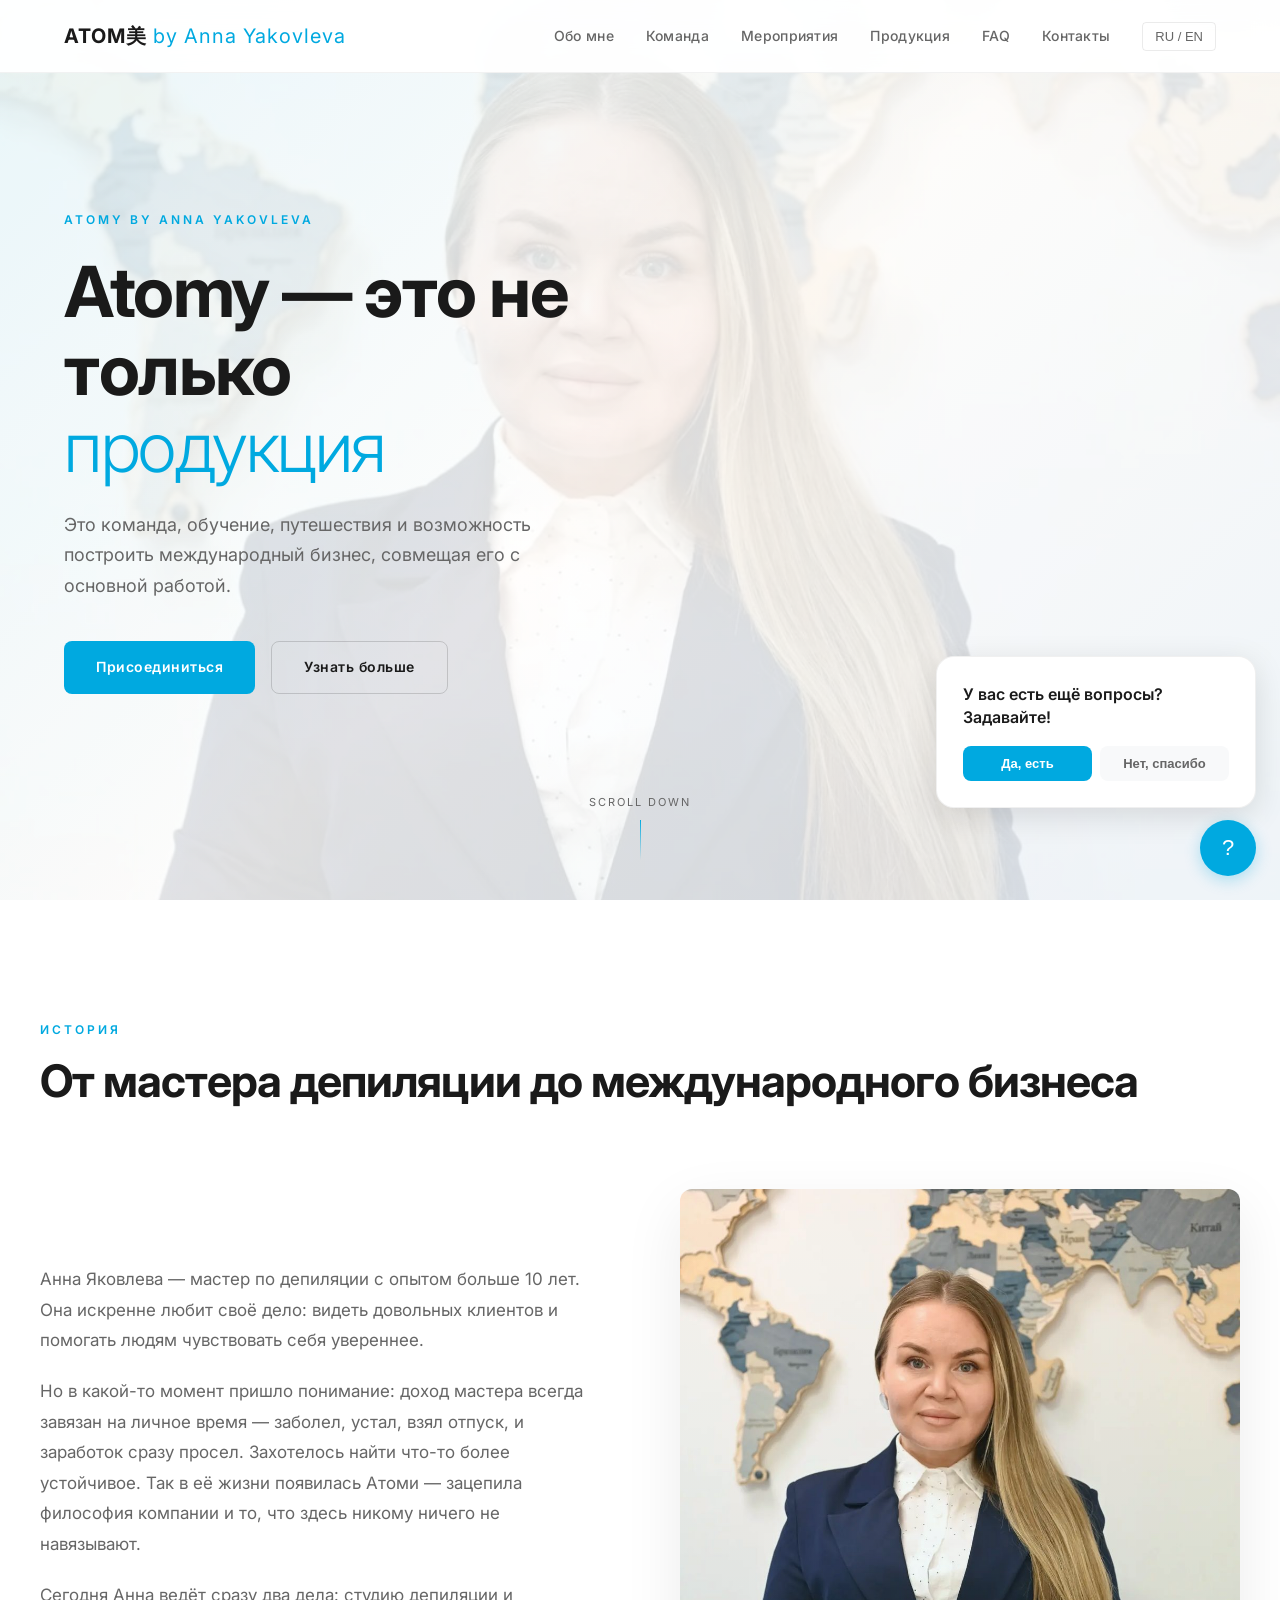
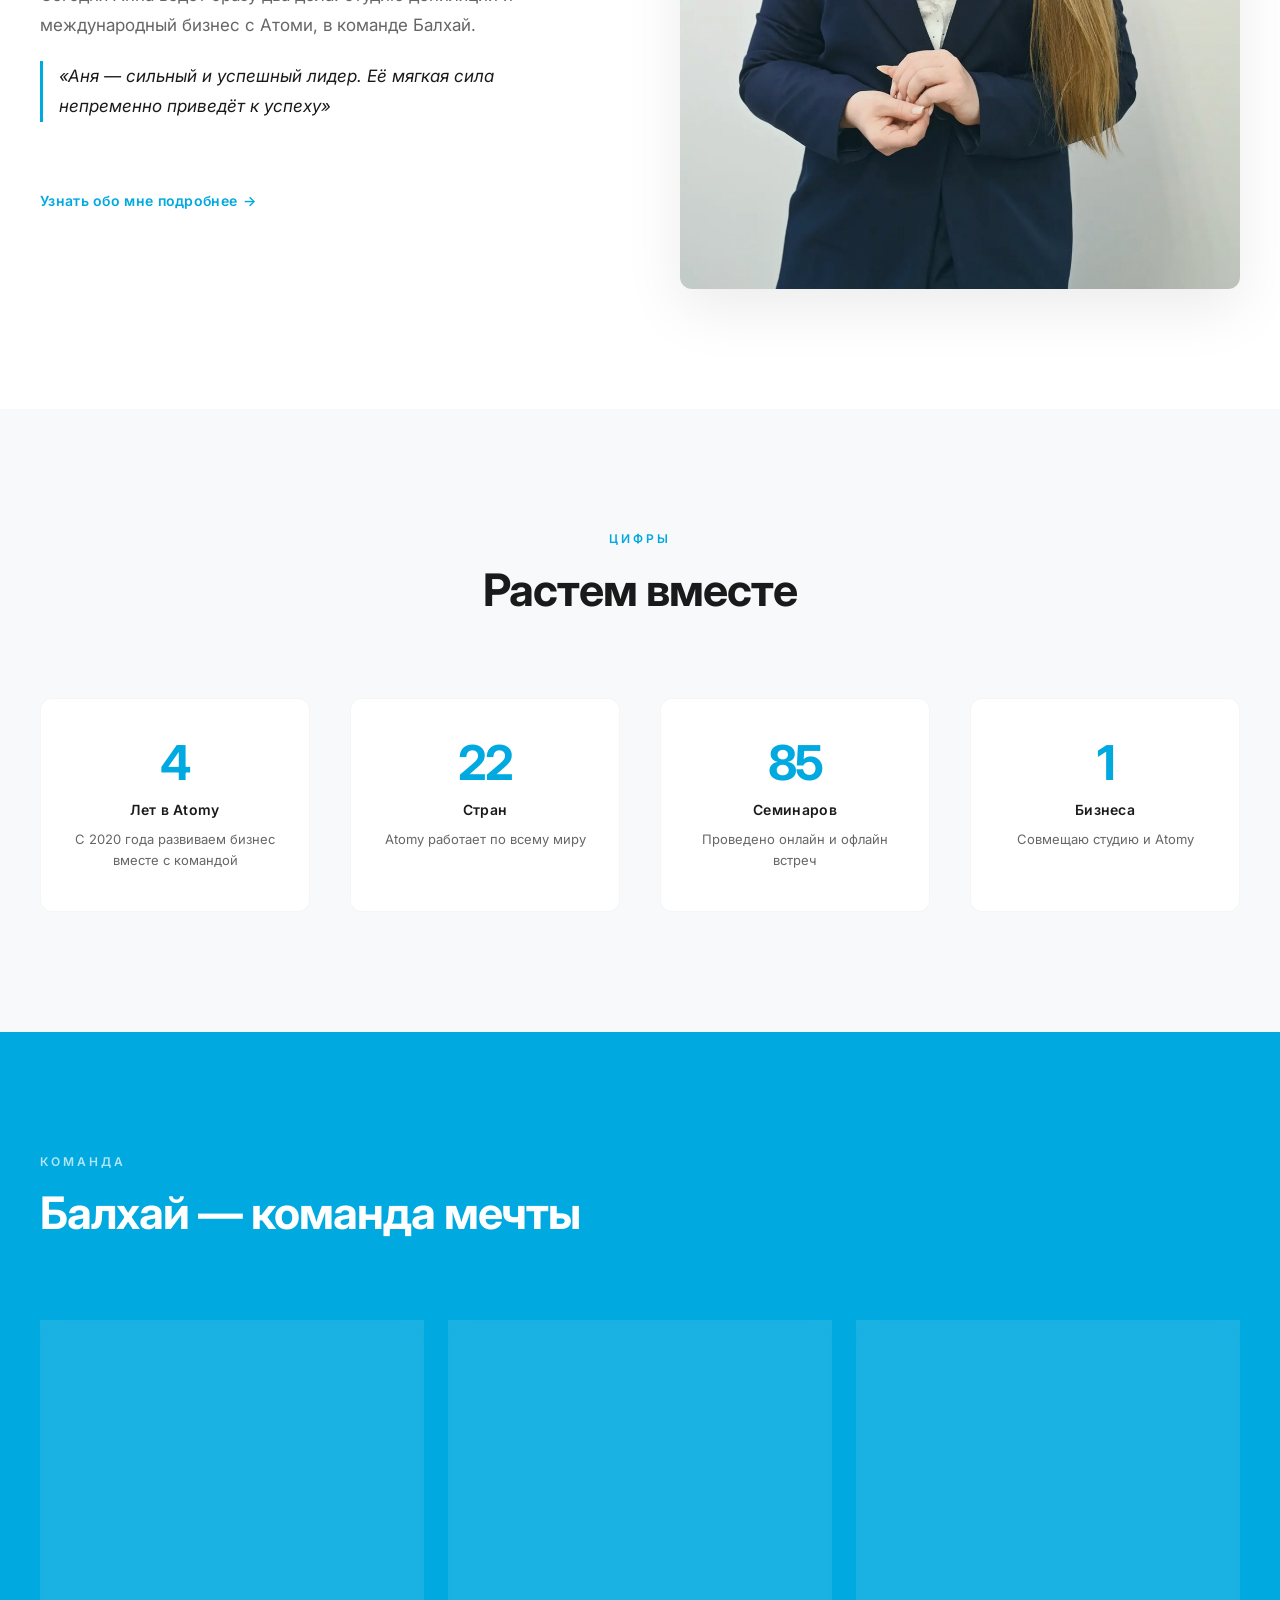
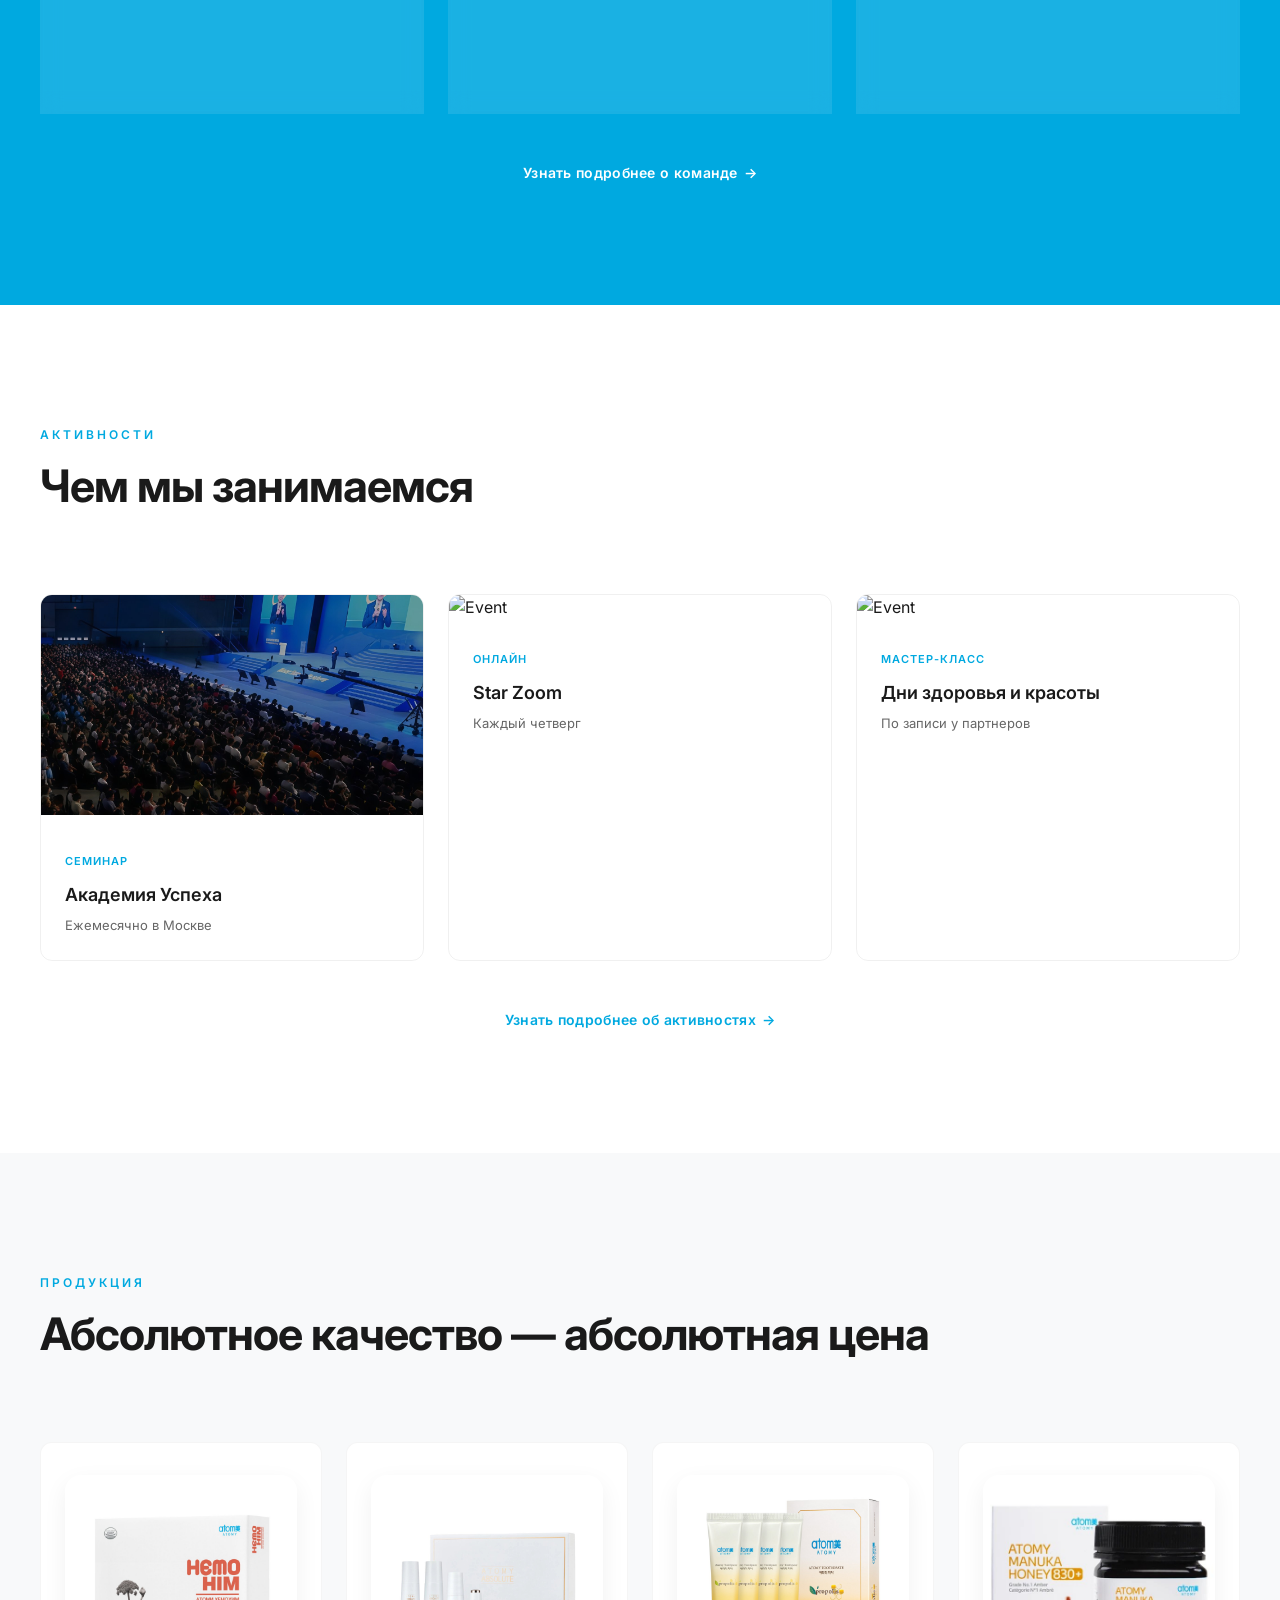
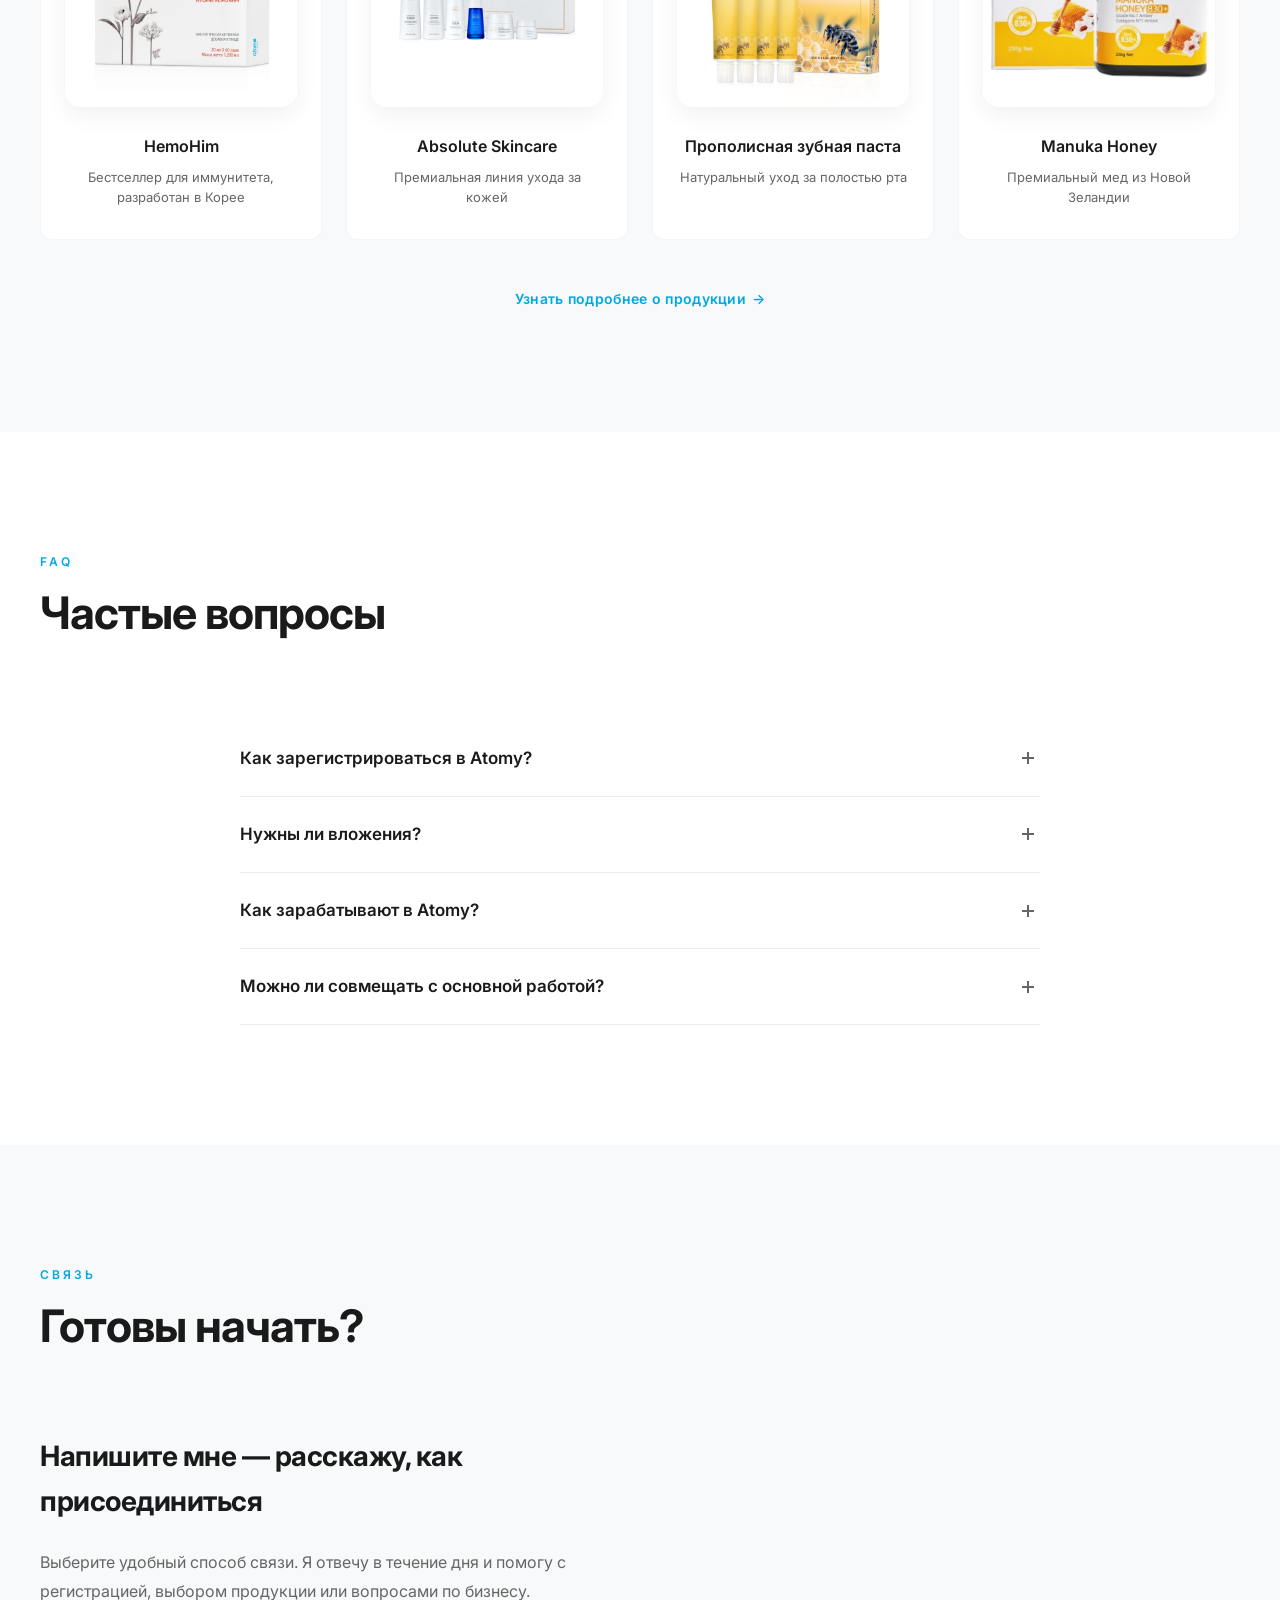
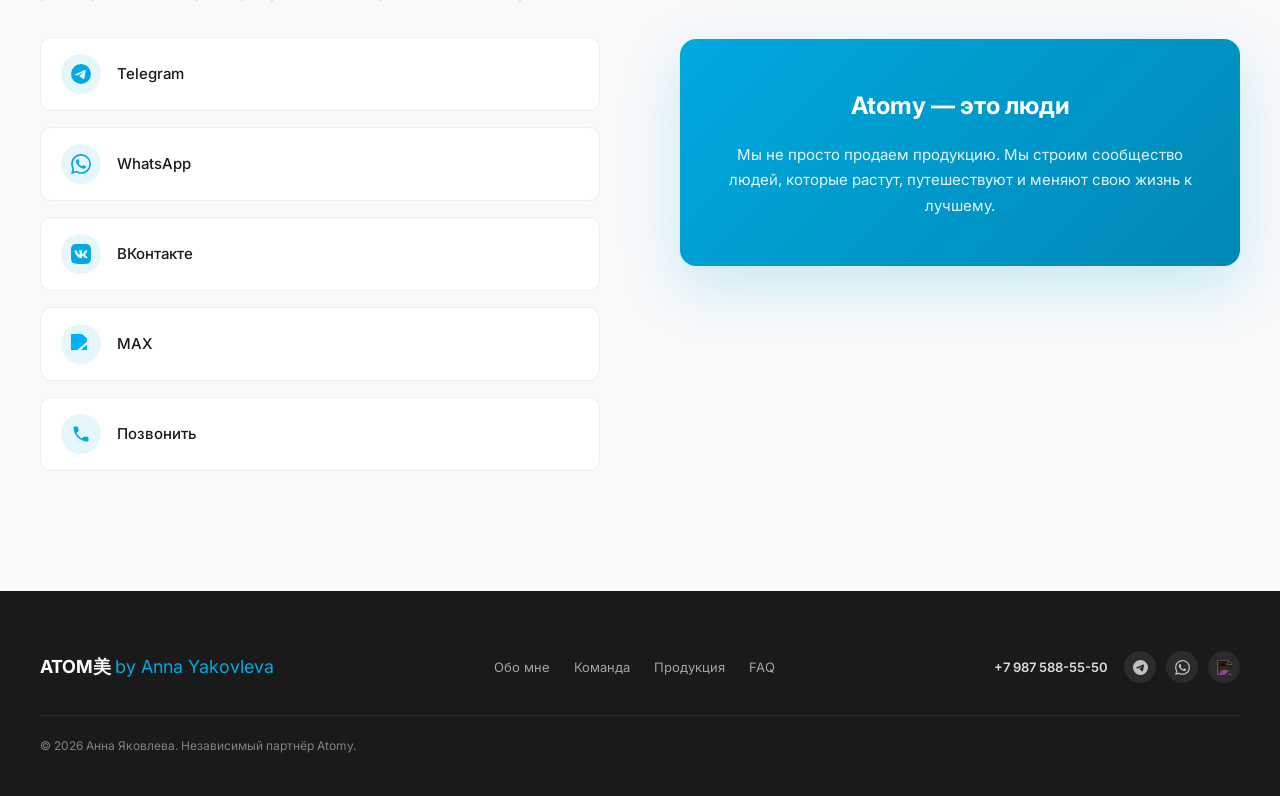
==== index.html @ 8e4c9984 "Add files via upload" ====
<!DOCTYPE html>
<html lang="ru">
	<head>
		<meta charset="UTF-8">
		<meta name="viewport" content="width=device-width, initial-scale=1.0">
		<title>ATOMY by Anna Yakovleva</title>
		<meta name="description" content="Личный сайт Анны Яковлевой — дистрибьютора Atomy в команде Балхай.">
		<link rel="icon" type="image/png" href="/favicon.png?v=2">
		<link rel="apple-touch-icon" href="/favicon.png?v=2">
		<link rel="preconnect" href="https://fonts.googleapis.com">
		<link href="https://fonts.googleapis.com/css2?family=Inter:wght@300;400;500;600;700&display=swap" rel="stylesheet">
		<link rel="stylesheet" href="/css/style.css">
	</head>
	<body>

		<div class="preloader" id="preloader">
			<div class="preloader-logo">atom<span>美</span> ATOMY</div>
			<div class="preloader-bar"></div>
		</div>

		<header class="header" id="header">
			<div class="header-inner">
				<a href="/" class="logo">ATOM美 <span>by Anna Yakovleva</span></a>
				<nav class="nav">
					<a href="#about" data-i18n="nav_about">Обо мне</a>
					<a href="#team" data-i18n="nav_team">Команда</a>
					<a href="#events" data-i18n="nav_events">Мероприятия</a>
					<a href="#products" data-i18n="nav_products">Продукция</a>
					<a href="#faq" data-i18n="nav_faq">FAQ</a>
					<a href="#contact" data-i18n="nav_contact">Контакты</a>
					<button class="lang-switch" id="langSwitch">RU / EN</button>
				</nav>
				<button class="mobile-menu-btn" id="mobileMenuBtn" aria-label="Menu"><span></span><span></span><span></span></button>
			</div>
			<div class="mobile-nav" id="mobileNav">
				<a href="#about" data-i18n="nav_about">Обо мне</a>
				<a href="#team" data-i18n="nav_team">Команда</a>
				<a href="#events" data-i18n="nav_events">Мероприятия</a>
				<a href="#products" data-i18n="nav_products">Продукция</a>
				<a href="#faq" data-i18n="nav_faq">FAQ</a>
				<a href="#contact" data-i18n="nav_contact">Контакты</a>
				<button class="lang-switch" id="langSwitchMobile">RU / EN</button>
			</div>
		</header>

		<section class="hero" id="hero">
			<div class="hero-bg"></div>
			<div class="hero-content">
				<div class="hero-label" data-i18n="hero_label">ATOMY by Anna Yakovleva</div>
				<h1 class="hero-title"><span data-i18n="hero_title_1">Atomy — это не только</span><br><span class="highlight" data-i18n="hero_title_2">продукция</span></h1>
				<p class="hero-sub" data-i18n="hero_sub">Это команда, обучение, путешествия и возможность построить международный бизнес, совмещая его с основной работой.</p>
				<div class="hero-btns">
					<a href="#contact" class="btn btn-primary" data-i18n="btn_join">Присоединиться</a>
					<a href="#about" class="btn btn-outline" data-i18n="btn_learn">Узнать больше</a>
				</div>
			</div>
			<div class="scroll-indicator">Scroll Down</div>
		</section>

		<section class="section" id="about">
			<div class="section-inner">
				<div class="section-header reveal">
					<div class="section-label" data-i18n="about_label">История</div>
					<h2 class="section-title" data-i18n="about_title">От мастера депиляции до международного бизнеса</h2>
				</div>
				<div class="about-grid">
					<div class="about-text reveal">
						<p data-i18n="about_p1">Меня зовут Анна Яковлева. Уже больше 10 лет я работаю мастером по депиляции. Я очень люблю свою профессию, люблю видеть счастливых клиентов и помогать людям чувствовать себя увереннее.</p>
						<p data-i18n="about_p2">Но в какой-то момент я поняла, что, сколько бы я ни работала, мой доход всегда напрямую зависел от моего времени. Мне хотелось создать что-то более стабильное. Именно тогда в моей жизни появилась Атоми — меня зацепило качество, философия компании и то, что здесь не нужно никому ничего навязывать.</p>
						<p data-i18n="about_p3">Сегодня я совмещаю два любимых дела: продолжаю работать мастером по депиляции и параллельно развиваю международный бизнес с компанией Атоми в команде Балхай.</p>
						<p style="font-style:italic;color:var(--tp);border-left:3px solid var(--ab);padding-left:16px" data-i18n="about_quote">«Аня — сильный и успешный лидер. Её мягкая сила непременно приведёт к успеху»</p>
						<a href="/anna/" class="btn-more" data-i18n="btn_more_anna">Узнать обо мне подробнее</a>
					</div>
					<div class="about-img reveal">
						<img src="/assets/anna-portrait-office.jpg" alt="Anna Yakovleva">
					</div>
				</div>
			</div>
		</section>

		<section class="section stats-section" id="stats">
			<div class="section-inner">
				<div class="section-header reveal" style="text-align:center">
					<div class="section-label" data-i18n="stats_label">Цифры</div>
					<h2 class="section-title" data-i18n="stats_title">Растем вместе</h2>
				</div>
				<div class="stats-grid">
					<div class="stat-item reveal">
						<div class="stat-number" data-count="5">0</div>
						<div class="stat-label" data-i18n="stat_1_label">Лет в Atomy</div>
						<div class="stat-desc" data-i18n="stat_1_desc">С 2020 года развиваем бизнес вместе с командой</div>
					</div>
					<div class="stat-item reveal">
						<div class="stat-number" data-count="27">0</div>
						<div class="stat-label" data-i18n="stat_2_label">Стран</div>
						<div class="stat-desc" data-i18n="stat_2_desc">Atomy работает по всему миру</div>
					</div>
					<div class="stat-item reveal">
						<div class="stat-number" data-count="100">0</div>
						<div class="stat-label" data-i18n="stat_3_label">Семинаров</div>
						<div class="stat-desc" data-i18n="stat_3_desc">Проведено онлайн и офлайн встреч</div>
					</div>
					<div class="stat-item reveal">
						<div class="stat-number" data-count="2">0</div>
						<div class="stat-label" data-i18n="stat_4_label">Бизнеса</div>
						<div class="stat-desc" data-i18n="stat_4_desc">Совмещаю студию и Atomy</div>
					</div>
				</div>
			</div>
		</section>

		<section class="section team-section" id="team">
			<div class="section-inner">
				<div class="section-header reveal">
					<div class="section-label" data-i18n="team_label">Команда</div>
					<h2 class="section-title" data-i18n="team_title">Балхай — команда мечты</h2>
				</div>
				<div class="team-grid">
					<div class="team-card reveal">
						<img src="/assets/leaders-club-light.jpg" alt="Team">
						<div class="team-card-body">
							<div class="team-card-name" data-i18n="team_card_1_name">Лидерский клуб</div>
							<div class="team-card-role" data-i18n="team_card_1_role">Регулярные встречи лидеров</div>
						</div>
					</div>
					<div class="team-card reveal">
						<img src="https://images.unsplash.com/photo-1573497019940-1c28c88b4f3e?w=600&q=80" alt="Team">
						<div class="team-card-body">
							<div class="team-card-name" data-i18n="team_card_2_name">Обучение</div>
							<div class="team-card-role" data-i18n="team_card_2_role">Zoom и офлайн форматы</div>
						</div>
					</div>
					<div class="team-card reveal">
						<img src="https://images.unsplash.com/photo-1522071820081-009f0129c71c?w=600&q=80" alt="Team">
						<div class="team-card-body">
							<div class="team-card-name" data-i18n="team_card_3_name">Поддержка 24/7</div>
							<div class="team-card-role" data-i18n="team_card_3_role">Чаты и обучающие боты</div>
						</div>
					</div>
				</div>
				<div class="section-more-wrap reveal">
					<a href="/team/" class="btn-more" data-i18n="btn_more_team">Узнать подробнее о команде</a>
				</div>
			</div>
		</section>

		<section class="section" id="events">
			<div class="section-inner">
				<div class="section-header reveal">
					<div class="section-label" data-i18n="events_label">Активности</div>
					<h2 class="section-title" data-i18n="events_title">Чем мы занимаемся</h2>
				</div>
				<div class="events-grid">
					<div class="event-card reveal">
						<img src="/assets/academy-success-dark.jpg" alt="Event">
						<div class="event-card-body">
							<div class="event-card-tag" data-i18n="event_1_tag">Семинар</div>
							<div class="event-card-title" data-i18n="event_1_title">Лидерские клубы</div>
							<div class="event-card-date" data-i18n="event_1_date">Ежемесячно в Москве</div>
						</div>
					</div>
					<div class="event-card reveal">
						<img src="https://images.unsplash.com/photo-1515187029135-18ee286d815b?w=600&q=80" alt="Event">
						<div class="event-card-body">
							<div class="event-card-tag" data-i18n="event_2_tag">Онлайн</div>
							<div class="event-card-title" data-i18n="event_2_title">Star Zoom</div>
							<div class="event-card-date" data-i18n="event_2_date">Каждый четверг</div>
						</div>
					</div>
					<div class="event-card reveal">
						<img src="https://images.unsplash.com/photo-1556761175-5973dc0f32e7?w=600&q=80" alt="Event">
						<div class="event-card-body">
							<div class="event-card-tag" data-i18n="event_3_tag">Мастер-класс</div>
							<div class="event-card-title" data-i18n="event_3_title">Дни здоровья и красоты</div>
							<div class="event-card-date" data-i18n="event_3_date">По записи у партнеров</div>
						</div>
					</div>
				</div>
				<div class="section-more-wrap reveal">
					<a href="/events/" class="btn-more" data-i18n="btn_more_events">Узнать подробнее об активностях</a>
				</div>
			</div>
		</section>

		<section class="section products-section" id="products">
			<div class="section-inner">
				<div class="section-header reveal">
					<div class="section-label" data-i18n="products_label">Продукция</div>
					<h2 class="section-title" data-i18n="products_title">Абсолютное качество — абсолютная цена</h2>
				</div>
				<div class="products-grid">
					<div class="product-card reveal">
						<img src="/assets/prod-hemohim.jpg" alt="HemoHim">
						<div class="product-card-name" data-i18n="prod_1_name">HemoHim</div>
						<div class="product-card-desc" data-i18n="prod_1_desc">Бестселлер для иммунитета, разработан в Корее</div>
					</div>
					<div class="product-card reveal">
						<img src="/assets/prod-skincare.jpg" alt="Skincare">
						<div class="product-card-name" data-i18n="prod_2_name">Absolute Skincare</div>
						<div class="product-card-desc" data-i18n="prod_2_desc">Премиальная линия ухода за кожей</div>
					</div>
					<div class="product-card reveal">
						<img src="/assets/prod-toothpaste.jpg" alt="Toothpaste">
						<div class="product-card-name" data-i18n="prod_3_name">Прополисная зубная паста</div>
						<div class="product-card-desc" data-i18n="prod_3_desc">Натуральный уход за полостью рта</div>
					</div>
					<div class="product-card reveal">
						<img src="/assets/prod-manuka.jpg" alt="Manuka">
						<div class="product-card-name" data-i18n="prod_4_name">Manuka Honey</div>
						<div class="product-card-desc" data-i18n="prod_4_desc">Премиальный мед из Новой Зеландии</div>
					</div>
				</div>
				<div class="section-more-wrap reveal">
					<a href="/products/" class="btn-more" data-i18n="btn_more_products">Узнать подробнее о продукции</a>
				</div>
			</div>
		</section>

		<section class="section" id="faq">
			<div class="section-inner">
				<div class="section-header reveal">
					<div class="section-label" data-i18n="faq_label">FAQ</div>
					<h2 class="section-title" data-i18n="faq_title">Частые вопросы</h2>
				</div>
				<div class="faq-list">
					<div class="faq-item reveal">
						<div class="faq-question"><span data-i18n="faq_1_q">Как зарегистрироваться в Atomy?</span><div class="faq-icon"></div></div>
						<div class="faq-answer" data-i18n="faq_1_a">Регистрация бесплатная. Напишите мне в удобный мессенджер — я вышлю ссылку и помогу пройти все шаги.</div>
					</div>
					<div class="faq-item reveal">
						<div class="faq-question"><span data-i18n="faq_2_q">Нужны ли вложения?</span><div class="faq-icon"></div></div>
						<div class="faq-answer" data-i18n="faq_2_a">Нет. Регистрация бесплатная, нет обязательных закупок и ежемесячных платежей. Вы покупаете только то, что нужно вам.</div>
					</div>
					<div class="faq-item reveal">
						<div class="faq-question"><span data-i18n="faq_3_q">Как зарабатывают в Atomy?</span><div class="faq-icon"></div></div>
						<div class="faq-answer" data-i18n="faq_3_a">Компания выплачивает вознаграждения за личные покупки и покупки вашей команды. Чем больше команда — тем выше доход.</div>
					</div>
					<div class="faq-item reveal">
						<div class="faq-question"><span data-i18n="faq_4_q">Можно ли совмещать с основной работой?</span><div class="faq-icon"></div></div>
						<div class="faq-answer" data-i18n="faq_4_a">Да. Я сама совмещаю студию депиляции и Atomy. Это пассивный доход, который растет со временем.</div>
					</div>
				</div>
			</div>
		</section>

		<section class="section contact-section" id="contact">
			<div class="section-inner">
				<div class="section-header reveal">
					<div class="section-label" data-i18n="contact_label">Связь</div>
					<h2 class="section-title" data-i18n="contact_title">Готовы начать?</h2>
				</div>
				<div class="contact-grid">
					<div class="contact-info reveal">
						<h3 data-i18n="contact_subtitle">Напишите мне — расскажу, как присоединиться</h3>
						<p data-i18n="contact_desc">Выберите удобный способ связи. Я отвечу в течение дня и помогу с регистрацией, выбором продукции или вопросами по бизнесу.</p>
						<div class="contact-links">
							<a href="https://t.me/Anna_shugaroom" class="contact-link" target="_blank" rel="noopener">
								<div class="contact-link-icon"><svg viewBox="0 0 24 24" fill="currentColor"><path d="M11.944 0A12 12 0 0 0 0 12a12 12 0 0 0 12 12 12 12 0 0 0 12-12A12 12 0 0 0 12 0a12 12 0 0 0-.056 0zm4.962 7.224c.1-.002.321.023.465.14a.506.506 0 0 1 .171.325c.016.093.036.306.02.472-.18 1.898-.962 6.502-1.36 8.627-.168.9-.499 1.201-.82 1.23-.696.065-1.225-.46-1.9-.902-1.056-.693-1.653-1.124-2.678-1.8-1.185-.78-.417-1.21.258-1.91.177-.184 3.247-2.977 3.307-3.23.007-.032.014-.15-.056-.212s-.174-.041-.249-.024c-.106.024-1.793 1.14-5.061 3.345-.48.33-.913.49-1.302.48-.428-.008-1.252-.241-1.865-.44-.752-.245-1.349-.374-1.297-.789.027-.216.325-.437.893-.663 3.498-1.524 5.83-2.529 6.998-3.014 3.332-1.386 4.025-1.627 4.476-1.635z"/></svg></div>
								<span>Telegram</span>
							</a>
							<a href="https://wa.me/79875885550" class="contact-link" target="_blank" rel="noopener">
								<div class="contact-link-icon"><svg viewBox="0 0 24 24" fill="currentColor"><path d="M17.472 14.382c-.297-.149-1.758-.867-2.03-.967-.273-.099-.471-.148-.67.15-.197.297-.767.966-.94 1.164-.173.199-.347.223-.644.075-.297-.15-1.255-.463-2.39-1.475-.883-.788-1.48-1.761-1.653-2.059-.173-.297-.018-.458.13-.606.134-.133.298-.347.446-.52.149-.174.198-.298.298-.497.099-.198.05-.371-.025-.52-.075-.149-.669-1.612-.916-2.207-.242-.579-.487-.5-.669-.51-.173-.008-.371-.01-.57-.01-.198 0-.52.074-.792.372-.272.297-1.04 1.016-1.04 2.479 0 1.462 1.065 2.875 1.213 3.074.149.198 2.096 3.2 5.077 4.487.709.306 1.262.489 1.694.625.712.227 1.36.195 1.871.118.571-.085 1.758-.719 2.006-1.413.248-.694.248-1.289.173-1.413-.074-.124-.272-.198-.57-.347m-5.421 7.403h-.004a9.87 9.87 0 01-5.031-1.378l-.361-.214-3.741.982.998-3.648-.235-.374a9.86 9.86 0 01-1.51-5.26c.001-5.45 4.436-9.884 9.888-9.884 2.64 0 5.122 1.03 6.988 2.898a9.825 9.825 0 012.893 6.994c-.003 5.45-4.437 9.884-9.885 9.884m8.413-18.297A11.815 11.815 0 0012.05 0C5.495 0 .16 5.335.157 11.892c0 2.096.547 4.142 1.588 5.945L.057 24l6.305-1.654a11.882 11.882 0 005.683 1.448h.005c6.554 0 11.89-5.335 11.893-11.893a11.821 11.821 0 00-3.48-8.413z"/></svg></div>
								<span>WhatsApp</span>
							</a>
							<a href="https://vk.ru/anna_shugaroom" class="contact-link" target="_blank" rel="noopener">
								<div class="contact-link-icon"><svg viewBox="0 0 24 24" fill="currentColor"><path d="M15.684 0H8.316C1.592 0 0 1.592 0 8.316v7.368C0 22.408 1.592 24 8.316 24h7.368C22.408 24 24 22.408 24 15.684V8.316C24 1.592 22.408 0 15.684 0zm3.692 17.123h-1.744c-.66 0-.864-.525-2.05-1.727-1.033-1-1.49-1.135-1.744-1.135-.356 0-.458.102-.458.593v1.575c0 .424-.135.678-1.253.678-1.846 0-3.896-1.12-5.339-3.202C4.624 10.857 4 8.673 4 8.231c0-.254.102-.491.593-.491h1.744c.44 0 .61.203.78.677.847 2.456 2.274 4.607 2.862 4.607.22 0 .322-.102.322-.66V9.721c-.068-1.186-.695-1.287-.695-1.71 0-.203.17-.407.44-.407h2.744c.373 0 .508.203.508.643v3.473c0 .372.17.508.271.508.22 0 .407-.136.813-.542 1.254-1.406 2.151-3.574 2.151-3.574.119-.254.322-.491.763-.491h1.744c.525 0 .644.27.525.643-.22 1.017-2.354 4.031-2.354 4.031-.186.305-.254.44 0 .78.186.254.796.779 1.203 1.253.745.847 1.32 1.558 1.473 2.05.17.49-.085.744-.576.744z"/></svg></div>
								<span>ВКонтакте</span>
							</a>
							<a href="https://max.ru/u/f9LHodD0cOKiXM_1X1DjYDNGqhqO5cUdzy9SRB9Mv2J940aaUgwwtaZtCA4" class="contact-link" target="_blank" rel="noopener">
								<div class="contact-link-icon"><img src="https://maxicons.ru/icons/Max_logo_black.svg" alt="MAX" class="max-icon-img"></div>
								<span>MAX</span>
							</a>
							<a href="tel:+79875885550" class="contact-link">
								<div class="contact-link-icon"><svg viewBox="0 0 24 24" fill="currentColor"><path d="M6.62 10.79c1.44 2.83 3.76 5.14 6.59 6.59l2.2-2.2c.27-.27.67-.36 1.02-.24 1.12.37 2.33.57 3.57.57.55 0 1 .45 1 1V20c0 .55-.45 1-1 1-9.39 0-17-7.61-17-17 0-.55.45-1 1-1h3.5c.55 0 1 .45 1 1 0 1.25.2 2.45.57 3.57.11.35.03.74-.25 1.02l-2.2 2.2z"/></svg></div>
								<span data-i18n="contact_phone">Позвонить</span>
							</a>
						</div>
					</div>
					<div class="contact-visual reveal">
						<div class="contact-visual-content">
							<h4 data-i18n="contact_visual_title">Atomy — это люди</h4>
							<p data-i18n="contact_visual_text">Мы не просто продаем продукцию. Мы строим сообщество людей, которые растут, путешествуют и меняют свою жизнь к лучшему.</p>
						</div>
					</div>
				</div>
			</div>
		</section>

		<footer class="footer">
			<div class="footer-inner">
				<div class="footer-top">
					<div class="footer-brand-block">
						<div class="footer-brand">ATOM美 <span>by Anna Yakovleva</span></div>
					</div>
					<nav class="footer-nav">
						<a href="#about" data-i18n="footer_about">Обо мне</a>
						<a href="#team" data-i18n="nav_team">Команда</a>
						<a href="#products" data-i18n="nav_products">Продукция</a>
						<a href="#faq" data-i18n="footer_faq">FAQ</a>
					</nav>
					<div class="footer-contact">
						<a href="tel:+79875885550" class="footer-phone">+7 987 588-55-50</a>
						<div class="footer-social">
							<a href="https://t.me/Anna_shugaroom" target="_blank" rel="noopener" aria-label="Telegram"><svg viewBox="0 0 24 24" fill="currentColor"><path d="M11.944 0A12 12 0 0 0 0 12a12 12 0 0 0 12 12 12 12 0 0 0 12-12A12 12 0 0 0 12 0a12 12 0 0 0-.056 0zm4.962 7.224c.1-.002.321.023.465.14a.506.506 0 0 1 .171.325c.016.093.036.306.02.472-.18 1.898-.962 6.502-1.36 8.627-.168.9-.499 1.201-.82 1.23-.696.065-1.225-.46-1.9-.902-1.056-.693-1.653-1.124-2.678-1.8-1.185-.78-.417-1.21.258-1.91.177-.184 3.247-2.977 3.307-3.23.007-.032.014-.15-.056-.212s-.174-.041-.249-.024c-.106.024-1.793 1.14-5.061 3.345-.48.33-.913.49-1.302.48-.428-.008-1.252-.241-1.865-.44-.752-.245-1.349-.374-1.297-.789.027-.216.325-.437.893-.663 3.498-1.524 5.83-2.529 6.998-3.014 3.332-1.386 4.025-1.627 4.476-1.635z"/></svg></a>
							<a href="https://wa.me/79875885550" target="_blank" rel="noopener" aria-label="WhatsApp"><svg viewBox="0 0 24 24" fill="currentColor"><path d="M17.472 14.382c-.297-.149-1.758-.867-2.03-.967-.273-.099-.471-.148-.67.15-.197.297-.767.966-.94 1.164-.173.199-.347.223-.644.075-.297-.15-1.255-.463-2.39-1.475-.883-.788-1.48-1.761-1.653-2.059-.173-.297-.018-.458.13-.606.134-.133.298-.347.446-.52.149-.174.198-.298.298-.497.099-.198.05-.371-.025-.52-.075-.149-.669-1.612-.916-2.207-.242-.579-.487-.5-.669-.51-.173-.008-.371-.01-.57-.01-.198 0-.52.074-.792.372-.272.297-1.04 1.016-1.04 2.479 0 1.462 1.065 2.875 1.213 3.074.149.198 2.096 3.2 5.077 4.487.709.306 1.262.489 1.694.625.712.227 1.36.195 1.871.118.571-.085 1.758-.719 2.006-1.413.248-.694.248-1.289.173-1.413-.074-.124-.272-.198-.57-.347m-5.421 7.403h-.004a9.87 9.87 0 01-5.031-1.378l-.361-.214-3.741.982.998-3.648-.235-.374a9.86 9.86 0 01-1.51-5.26c.001-5.45 4.436-9.884 9.888-9.884 2.64 0 5.122 1.03 6.988 2.898a9.825 9.825 0 012.893 6.994c-.003 5.45-4.437 9.884-9.885 9.884m8.413-18.297A11.815 11.815 0 0012.05 0C5.495 0 .16 5.335.157 11.892c0 2.096.547 4.142 1.588 5.945L.057 24l6.305-1.654a11.882 11.882 0 005.683 1.448h.005c6.554 0 11.89-5.335 11.893-11.893a11.821 11.821 0 00-3.48-8.413z"/></svg></a>
							<a href="https://max.ru/u/f9LHodD0cOKiXM_1X1DjYDNGqhqO5cUdzy9SRB9Mv2J940aaUgwwtaZtCA4" target="_blank" rel="noopener" aria-label="MAX"><img src="https://maxicons.ru/icons/Max_logo_black.svg" alt="MAX" class="footer-max-icon"></a>
						</div>
					</div>
				</div>
				<div class="footer-bottom">
					<div class="footer-copy" data-i18n="footer_copy">&copy; 2026 Анна Яковлева. Независимый партнёр Atomy.</div>
				</div>
			</div>
		</footer>

		<div class="support-widget" id="supportWidget">
			<div class="support-bubble" id="supportBubble">
				<div class="support-bubble-text" data-i18n="faq_widget_text">У вас есть ещё вопросы? Задавайте!</div>
				<div class="support-bubble-btns">
					<button class="support-bubble-btn yes" id="supportYes" data-i18n="faq_widget_yes">Да, есть</button>
					<button class="support-bubble-btn no" id="supportNo" data-i18n="faq_widget_no">Нет, спасибо</button>
				</div>
			</div>
			<button class="support-trigger" id="supportTrigger" aria-label="Support">?</button>
		</div>

		<button class="back-to-top" id="backToTop" aria-label="Back to top">&#8593;</button>

		<script>
				let translations = {};
				let currentLang = localStorage.getItem('atomy_lang') || 'ru';

				function applyTranslations(lang) {
				document.querySelectorAll('[data-i18n]').forEach(el => {
				const key = el.getAttribute('data-i18n');
				if (translations[lang] && translations[lang][key]) el.innerHTML = translations[lang][key];
				});
				}

				function setLanguage(lang) {
				currentLang = lang;
				localStorage.setItem('atomy_lang', lang);
				applyTranslations(lang);
				}

				fetch('/js/translations.json')
				.then(res => res.json())
				.then(data => { translations = data; applyTranslations(currentLang); })
				.catch(err => console.error('Не удалось загрузить переводы:', err));

				document.getElementById('langSwitch').addEventListener('click', () => setLanguage(currentLang === 'ru' ? 'en' : 'ru'));
				document.getElementById('langSwitchMobile').addEventListener('click', () => setLanguage(currentLang === 'ru' ? 'en' : 'ru'));

				const preloader = document.getElementById('preloader');
				if (sessionStorage.getItem('atomy_preloaded')) {
				preloader.style.display = 'none';
				} else {
				window.addEventListener('load', () => {
				setTimeout(() => {
				preloader.classList.add('hidden');
				sessionStorage.setItem('atomy_preloaded', '1');
				}, 1400);
				});
				}

				const revealObserver = new IntersectionObserver((entries) => {
				entries.forEach(entry => { if (entry.isIntersecting) entry.target.classList.add('visible'); });
				}, { threshold: .1 });
				document.querySelectorAll('.reveal').forEach(el => revealObserver.observe(el));

				const counterObserver = new IntersectionObserver((entries) => {
				entries.forEach(entry => {
				if (entry.isIntersecting) {
				const el = entry.target;
				const target = parseInt(el.getAttribute('data-count'));
				let current = 0;
				const increment = target / 60;
				const timer = setInterval(() => {
				current += increment;
				if (current >= target) {
				el.textContent = target + (target === 100 ? '+' : '');
				clearInterval(timer);
				} else {
				el.textContent = Math.floor(current);
				}
				}, 25);
				counterObserver.unobserve(el);
				}
				});
				}, { threshold: .5 });
				document.querySelectorAll('[data-count]').forEach(el => counterObserver.observe(el));

				document.querySelectorAll('.faq-question').forEach(q => {
				q.addEventListener('click', () => {
				const item = q.parentElement;
				const isOpen = item.classList.contains('open');
				document.querySelectorAll('.faq-item').forEach(i => i.classList.remove('open'));
				if (!isOpen) item.classList.add('open');
				});
				});

				/* Виджет поддержки: появляется, как только в кадре показывается заголовок блока "Готовы начать?" */
				const supportBubble = document.getElementById('supportBubble');
				const supportTrigger = document.getElementById('supportTrigger');
				const contactSection = document.getElementById('contact');
				let supportShown = false;

				function showSupport() {
				if (!supportShown) {
				supportTrigger.classList.add('visible');
				supportBubble.classList.add('show');
				supportShown = true;
				}
				}
				function hideBubble() {
				supportBubble.classList.remove('show');
				}

				/* срабатывает сразу, как только блок "Контакты" хоть немного показался снизу экрана —
				то есть примерно в момент, когда виден заголовок "Готовы начать?" */
				const contactObserver = new IntersectionObserver((entries) => {
				entries.forEach(entry => { if (entry.isIntersecting) showSupport(); });
				}, { threshold: 0 });
				if (contactSection) contactObserver.observe(contactSection);

				supportTrigger.addEventListener('click', () => supportBubble.classList.toggle('show'));
				document.getElementById('supportYes').addEventListener('click', () => { window.location.href = '/faq/'; });
				document.getElementById('supportNo').addEventListener('click', () => hideBubble());

				const backToTop = document.getElementById('backToTop');
				window.addEventListener('scroll', () => {
				if (window.scrollY > 600) backToTop.classList.add('visible');
				else backToTop.classList.remove('visible');
				});
				backToTop.addEventListener('click', () => window.scrollTo({ top: 0, behavior: 'smooth' }));

				const header = document.getElementById('header');
				window.addEventListener('scroll', () => {
				if (window.scrollY > 50) header.classList.add('scrolled');
				else header.classList.remove('scrolled');
				});

				const mobileMenuBtn = document.getElementById('mobileMenuBtn');
				const mobileNav = document.getElementById('mobileNav');
				mobileMenuBtn.addEventListener('click', () => mobileNav.classList.toggle('open'));
				document.querySelectorAll('.mobile-nav a').forEach(link => link.addEventListener('click', () => mobileNav.classList.remove('open')));
		</script>
	</body>
</html>
---- css/style.css ----
/* ==========================================================================
   ATOMY by Anna Yakovleva — общие стили сайта
   ========================================================================== */

:root {
  --ab: #00A9E0;   /* фирменный голубой Atomy */
  --abd: #0088b5;  /* голубой, тёмный (hover) */
  --abl: #e6f7fc;  /* голубой, светлый фон */
  --tp: #1a1a1a;   /* основной текст */
  --ts: #666;      /* вторичный текст */
  --bw: #fff;      /* белый фон */
  --bl: #f8f9fa;   /* светло-серый фон секций */
  --tr: all .4s cubic-bezier(.25, .46, .45, .94);
}

* {
  margin: 0;
  padding: 0;
  box-sizing: border-box;
}

html {
  scroll-behavior: smooth;
}

body {
  font-family: 'Inter', sans-serif;
  color: var(--tp);
  background: var(--bw);
  line-height: 1.6;
  overflow-x: hidden;
}

/* ---------- Прелоадер ---------- */

.preloader {
  position: fixed;
  inset: 0;
  z-index: 9999;
  background: var(--bw);
  display: flex;
  align-items: center;
  justify-content: center;
  flex-direction: column;
  gap: 24px;
  transition: opacity .6s, visibility .6s;
}

.preloader.hidden {
  opacity: 0;
  visibility: hidden;
  pointer-events: none;
}

.preloader-logo {
  font-size: 32px;
  font-weight: 700;
  letter-spacing: 2px;
}

.preloader-logo span {
  color: var(--ab);
  font-weight: 300;
}

.preloader-bar {
  width: 120px;
  height: 2px;
  background: #eee;
  border-radius: 2px;
  overflow: hidden;
}

.preloader-bar::after {
  content: '';
  display: block;
  width: 0;
  height: 100%;
  background: var(--ab);
  animation: loadBar 1.2s ease forwards;
}

@keyframes loadBar {
  to { width: 100%; }
}

/* ---------- Шапка ---------- */

.header {
  position: fixed;
  top: 0;
  left: 0;
  right: 0;
  z-index: 1000;
  background: rgba(255, 255, 255, .95);
  backdrop-filter: blur(12px);
  border-bottom: 1px solid rgba(0, 0, 0, .05);
  transition: var(--tr);
}

.header.scrolled {
  box-shadow: 0 2px 20px rgba(0, 0, 0, .06);
}

.header-inner {
  max-width: 1200px;
  margin: 0 auto;
  display: flex;
  align-items: center;
  justify-content: space-between;
  padding: 0 24px;
  height: 72px;
}

.logo {
  font-size: 20px;
  font-weight: 700;
  letter-spacing: 1px;
  text-decoration: none;
  color: var(--tp);
}

.logo span {
  color: var(--ab);
  font-weight: 400;
}

.nav {
  display: flex;
  gap: 32px;
  align-items: center;
}

.nav a {
  text-decoration: none;
  color: var(--ts);
  font-size: 14px;
  font-weight: 500;
  letter-spacing: .3px;
  transition: var(--tr);
  position: relative;
}

.nav a::after {
  content: '';
  position: absolute;
  bottom: -4px;
  left: 0;
  width: 0;
  height: 2px;
  background: var(--ab);
  transition: width .3s;
}

.nav a:hover {
  color: var(--tp);
}

.nav a:hover::after {
  width: 100%;
}

.lang-switch {
  font-size: 13px;
  font-weight: 500;
  cursor: pointer;
  padding: 6px 12px;
  border-radius: 4px;
  border: 1px solid rgba(0, 0, 0, .08);
  background: transparent;
  color: var(--ts);
  transition: var(--tr);
}

.lang-switch:hover {
  border-color: var(--ab);
  color: var(--ab);
}

.mobile-menu-btn {
  display: none;
  flex-direction: column;
  gap: 5px;
  cursor: pointer;
  background: none;
  border: none;
  padding: 8px;
}

.mobile-menu-btn span {
  display: block;
  width: 24px;
  height: 2px;
  background: var(--tp);
  transition: .3s;
}

.mobile-nav {
  display: none;
  position: fixed;
  top: 72px;
  left: 0;
  right: 0;
  background: var(--bw);
  border-bottom: 1px solid rgba(0, 0, 0, .08);
  padding: 24px;
  flex-direction: column;
  gap: 20px;
  z-index: 999;
  border-radius: 0 0 16px 16px;
  box-shadow: 0 10px 40px rgba(0, 0, 0, .1);
}

.mobile-nav.open {
  display: flex;
}

.mobile-nav a {
  text-decoration: none;
  color: var(--tp);
  font-size: 16px;
  font-weight: 500;
}

.mobile-nav .lang-switch {
  align-self: flex-start;
  margin-top: 8px;
}

/* ---------- Hero ---------- */

.hero {
  position: relative;
  height: 100vh;
  min-height: 700px;
  display: flex;
  align-items: center;
  overflow: hidden;
}

.hero-bg {
  position: absolute;
  inset: 0;
  background: linear-gradient(135deg, #e6f7fc 0%, #fff 50%, #f0f8ff 100%);
  z-index: 0;
}

.hero-bg::before {
  content: '';
  position: absolute;
  inset: 0;
  background: url('/assets/anna-portrait-office.jpg') center 20%/cover;
  opacity: .14;
}

.hero-content {
  position: relative;
  z-index: 2;
  max-width: 1200px;
  margin: 0 auto;
  padding: 0 24px;
  width: 100%;
}

.hero-label {
  display: inline-block;
  font-size: 12px;
  font-weight: 600;
  letter-spacing: 3px;
  text-transform: uppercase;
  color: var(--ab);
  margin-bottom: 24px;
  opacity: 0;
  transform: translateY(20px);
  animation: fadeUp .8s ease .3s forwards;
}

.hero-title {
  font-size: clamp(36px, 5.5vw, 72px);
  font-weight: 700;
  line-height: 1.1;
  letter-spacing: -1.5px;
  max-width: 700px;
  margin-bottom: 24px;
  opacity: 0;
  transform: translateY(30px);
  animation: fadeUp .8s ease .5s forwards;
}

.hero-title .highlight {
  color: var(--ab);
  font-weight: 300;
}

.hero-sub {
  font-size: 18px;
  color: var(--ts);
  max-width: 480px;
  line-height: 1.7;
  margin-bottom: 40px;
  opacity: 0;
  transform: translateY(20px);
  animation: fadeUp .8s ease .7s forwards;
}

.hero-btns {
  display: flex;
  gap: 16px;
  flex-wrap: wrap;
  opacity: 0;
  transform: translateY(20px);
  animation: fadeUp .8s ease .9s forwards;
}

.btn {
  display: inline-flex;
  align-items: center;
  gap: 8px;
  padding: 14px 32px;
  font-size: 14px;
  font-weight: 600;
  letter-spacing: .5px;
  text-decoration: none;
  border-radius: 8px;
  transition: var(--tr);
  cursor: pointer;
  border: none;
}

.btn-primary {
  background: var(--ab);
  color: #fff;
}

.btn-primary:hover {
  background: var(--abd);
  transform: translateY(-2px);
}

.btn-outline {
  background: transparent;
  color: var(--tp);
  border: 1.5px solid rgba(0, 0, 0, .15);
}

.btn-outline:hover {
  border-color: var(--ab);
  color: var(--ab);
}

/* кнопка "узнать подробнее" внутри секций-превью */
.btn-more {
  display: inline-flex;
  align-items: center;
  gap: 6px;
  margin-top: 48px;
  font-size: 14px;
  font-weight: 600;
  letter-spacing: .3px;
  text-decoration: none;
  color: var(--ab);
  transition: var(--tr);
}

.btn-more::after {
  content: '→';
  transition: transform .3s;
}

.btn-more:hover::after {
  transform: translateX(4px);
}

.team-section .btn-more {
  color: #fff;
}

.section-more-wrap {
  text-align: center;
}

.scroll-indicator {
  position: absolute;
  bottom: 40px;
  left: 50%;
  transform: translateX(-50%);
  display: flex;
  flex-direction: column;
  align-items: center;
  gap: 8px;
  font-size: 11px;
  letter-spacing: 2px;
  text-transform: uppercase;
  color: var(--ts);
  opacity: 0;
  animation: fadeIn 1s ease 1.5s forwards;
}

.scroll-indicator::after {
  content: '';
  width: 1px;
  height: 40px;
  background: linear-gradient(to bottom, var(--ab), transparent);
  animation: scrollPulse 2s ease-in-out infinite;
}

@keyframes scrollPulse {
  0%, 100% { transform: scaleY(1); opacity: 1; }
  50% { transform: scaleY(.6); opacity: .5; }
}

/* ---------- Секции (общие) ---------- */

.section {
  padding: 120px 24px;
  position: relative;
}

.section-inner {
  max-width: 1200px;
  margin: 0 auto;
}

.section-header {
  margin-bottom: 80px;
}

.section-label {
  font-size: 12px;
  font-weight: 600;
  letter-spacing: 3px;
  text-transform: uppercase;
  color: var(--ab);
  margin-bottom: 16px;
}

.section-title {
  font-size: clamp(28px, 3.5vw, 48px);
  font-weight: 700;
  letter-spacing: -1px;
  line-height: 1.2;
}

/* ---------- О себе ---------- */

.about-grid {
  display: grid;
  grid-template-columns: 1fr 1fr;
  gap: 80px;
  align-items: center;
}

.about-text p {
  font-size: 17px;
  color: var(--ts);
  line-height: 1.8;
  margin-bottom: 20px;
}

.about-img {
  position: relative;
  border-radius: 12px;
  overflow: hidden;
  box-shadow: 0 20px 60px rgba(0, 0, 0, .08);
}

.about-img img {
  width: 100%;
  aspect-ratio: 4 / 5;
  object-fit: cover;
  object-position: center 20%;
  display: block;
}

.about-img::after {
  content: '';
  position: absolute;
  inset: 0;
  background: linear-gradient(to top, rgba(0, 169, 224, .1), transparent);
}

/* ---------- Цифры ---------- */

.stats-section {
  background: var(--bl);
}

.stats-grid {
  display: grid;
  grid-template-columns: repeat(4, 1fr);
  gap: 40px;
}

.stat-item {
  text-align: center;
  padding: 40px 20px;
  background: var(--bw);
  border-radius: 12px;
  border: 1px solid rgba(0, 0, 0, .04);
  transition: var(--tr);
}

.stat-item:hover {
  transform: translateY(-4px);
  box-shadow: 0 12px 40px rgba(0, 0, 0, .06);
}

.stat-number {
  font-size: 48px;
  font-weight: 700;
  color: var(--ab);
  line-height: 1;
  margin-bottom: 12px;
  letter-spacing: -2px;
}

.stat-label {
  font-size: 14px;
  font-weight: 600;
  color: var(--tp);
  margin-bottom: 8px;
  letter-spacing: .3px;
}

.stat-desc {
  font-size: 13px;
  color: var(--ts);
  line-height: 1.6;
}

/* ---------- Команда ---------- */

.team-section {
  background: var(--ab);
  color: #fff;
}

.team-section .section-label {
  color: rgba(255, 255, 255, .7);
}

.team-section .section-title {
  color: #fff;
}

.team-grid {
  display: grid;
  grid-template-columns: repeat(3, 1fr);
  gap: 24px;
}

.team-card {
  background: rgba(255, 255, 255, .1);
  backdrop-filter: blur(10px);
  border-radius: 12px;
  overflow: hidden;
  border: 1px solid rgba(255, 255, 255, .15);
  transition: var(--tr);
}

.team-card:hover {
  transform: translateY(-6px);
  background: rgba(255, 255, 255, .15);
}

.team-card img {
  width: 100%;
  height: 280px;
  object-fit: cover;
}

.team-card-body {
  padding: 24px;
}

.team-card-name {
  font-size: 18px;
  font-weight: 600;
  margin-bottom: 4px;
}

.team-card-role {
  font-size: 14px;
  opacity: .8;
}

/* ---------- Активности ---------- */

.events-grid {
  display: grid;
  grid-template-columns: repeat(3, 1fr);
  gap: 24px;
}

.event-card {
  border-radius: 12px;
  overflow: hidden;
  border: 1px solid rgba(0, 0, 0, .06);
  transition: var(--tr);
  cursor: pointer;
}

.event-card:hover {
  box-shadow: 0 16px 48px rgba(0, 0, 0, .08);
}

.event-card img {
  width: 100%;
  height: 220px;
  object-fit: cover;
  transition: transform .6s ease;
}

.event-card:hover img {
  transform: scale(1.05);
}

.event-card-body {
  padding: 24px;
}

.event-card-tag {
  display: inline-block;
  font-size: 11px;
  font-weight: 600;
  letter-spacing: 1px;
  text-transform: uppercase;
  color: var(--ab);
  margin-bottom: 12px;
}

.event-card-title {
  font-size: 18px;
  font-weight: 600;
  margin-bottom: 8px;
  line-height: 1.4;
}

.event-card-date {
  font-size: 13px;
  color: var(--ts);
}

/* ---------- Продукция ---------- */

.products-section {
  background: var(--bl);
}

.products-grid {
  display: grid;
  grid-template-columns: repeat(4, 1fr);
  gap: 24px;
}

.product-card {
  background: var(--bw);
  border-radius: 12px;
  padding: 32px 24px;
  text-align: center;
  border: 1px solid rgba(0, 0, 0, .04);
  transition: var(--tr);
}

.product-card:hover {
  transform: translateY(-4px);
  box-shadow: 0 12px 40px rgba(0, 0, 0, .06);
}

.product-card img {
  width: 100%;
  aspect-ratio: 1 / 1;
  object-fit: cover;
  margin-bottom: 20px;
  border-radius: 16px;
  box-shadow: 0 8px 24px rgba(0, 0, 0, .06);
}

.product-card-name {
  font-size: 16px;
  font-weight: 600;
  margin-bottom: 8px;
}

.product-card-desc {
  font-size: 13px;
  color: var(--ts);
  line-height: 1.5;
}

/* ---------- FAQ ---------- */

.faq-list {
  max-width: 800px;
  margin: 0 auto;
}

.faq-item {
  border-bottom: 1px solid rgba(0, 0, 0, .08);
  padding: 24px 0;
}

.faq-question {
  display: flex;
  justify-content: space-between;
  align-items: center;
  cursor: pointer;
  font-size: 17px;
  font-weight: 600;
  transition: color .3s;
}

.faq-question:hover {
  color: var(--ab);
}

.faq-icon {
  width: 24px;
  height: 24px;
  position: relative;
  flex-shrink: 0;
  margin-left: 16px;
}

.faq-icon::before,
.faq-icon::after {
  content: '';
  position: absolute;
  background: var(--ts);
  transition: .3s;
}

.faq-icon::before {
  width: 12px;
  height: 2px;
  top: 11px;
  left: 6px;
}

.faq-icon::after {
  width: 2px;
  height: 12px;
  top: 6px;
  left: 11px;
}

.faq-item.open .faq-icon::after {
  transform: rotate(90deg);
  opacity: 0;
}

.faq-item.open .faq-question {
  color: var(--ab);
}

.faq-answer {
  max-height: 0;
  overflow: hidden;
  transition: max-height .4s ease, padding .4s ease;
  font-size: 15px;
  color: var(--ts);
  line-height: 1.7;
}

.faq-item.open .faq-answer {
  max-height: 300px;
  padding-top: 16px;
}

/* ---------- Контакты ---------- */

.contact-section {
  background: var(--bl);
}

.contact-grid {
  display: grid;
  grid-template-columns: 1fr 1fr;
  gap: 80px;
  align-items: center;
}

.contact-info h3 {
  font-size: 28px;
  font-weight: 700;
  margin-bottom: 24px;
  letter-spacing: -.5px;
}

.contact-info p {
  font-size: 16px;
  color: var(--ts);
  line-height: 1.8;
  margin-bottom: 32px;
}

.contact-links {
  display: flex;
  flex-direction: column;
  gap: 16px;
}

.contact-link {
  display: flex;
  align-items: center;
  gap: 16px;
  padding: 16px 20px;
  background: var(--bw);
  border-radius: 12px;
  border: 1px solid rgba(0, 0, 0, .06);
  text-decoration: none;
  color: var(--tp);
  font-size: 15px;
  font-weight: 500;
  transition: var(--tr);
}

.contact-link:hover {
  border-color: var(--ab);
  transform: translateX(4px);
}

.contact-link-icon {
  width: 40px;
  height: 40px;
  border-radius: 50%;
  background: var(--abl);
  display: flex;
  align-items: center;
  justify-content: center;
  flex-shrink: 0;
  color: var(--ab);
}

.contact-link-icon svg,
.contact-link-icon img {
  width: 20px;
  height: 20px;
  object-fit: contain;
}

.max-icon-img {
  /* чёрный SVG перекрашен в фирменный голубой #00A9E0 через CSS-фильтр */
  filter: invert(48%) sepia(75%) saturate(1885%) hue-rotate(162deg) brightness(98%) contrast(101%);
}



.contact-visual {
  background: linear-gradient(135deg, var(--ab), var(--abd));
  border-radius: 16px;
  padding: 48px;
  color: #fff;
  text-align: center;
  position: relative;
  overflow: hidden;
  box-shadow: 0 20px 60px rgba(0, 169, 224, .2);
}

.contact-visual::before {
  content: '';
  position: absolute;
  inset: 0;
  background: url('https://images.unsplash.com/photo-1521737711867-e3b97375f902?w=800&q=80') center/cover;
  opacity: .15;
}

.contact-visual-content {
  position: relative;
  z-index: 1;
}

.contact-visual h4 {
  font-size: 24px;
  font-weight: 700;
  margin-bottom: 16px;
}

.contact-visual p {
  font-size: 15px;
  opacity: .9;
  line-height: 1.7;
}

/* ---------- Заглушки внутренних страниц ---------- */

.page-hero {
  padding: 180px 24px 120px;
  text-align: center;
  background: linear-gradient(180deg, #e6f7fc 0%, #fff 85%);
}

.page-hero-label {
  font-size: 12px;
  font-weight: 600;
  letter-spacing: 3px;
  text-transform: uppercase;
  color: var(--ab);
  margin-bottom: 16px;
}

.page-hero-title {
  font-size: clamp(32px, 5vw, 56px);
  font-weight: 700;
  letter-spacing: -1px;
  margin-bottom: 20px;
}

.page-hero-sub {
  font-size: 17px;
  color: var(--ts);
  max-width: 560px;
  margin: 0 auto;
  line-height: 1.7;
}

.page-stub {
  padding: 40px 24px 140px;
  text-align: center;
}

.page-stub-inner {
  max-width: 640px;
  margin: 0 auto;
  padding: 48px 32px;
  background: var(--bl);
  border-radius: 16px;
  border: 1px solid rgba(0, 0, 0, .06);
}

.page-stub-inner p {
  font-size: 15px;
  color: var(--ts);
  line-height: 1.8;
  margin-bottom: 28px;
}

.page-404 {
  min-height: 100vh;
  display: flex;
  align-items: center;
  justify-content: center;
  text-align: center;
  padding: 24px;
}

.page-404-code {
  font-size: clamp(64px, 12vw, 140px);
  font-weight: 700;
  color: var(--ab);
  line-height: 1;
  letter-spacing: -4px;
}

/* ---------- Футер ---------- */

.footer {
  background: var(--tp);
  color: rgba(255, 255, 255, .6);
  padding: 60px 24px 40px;
}

.footer-inner {
  max-width: 1200px;
  margin: 0 auto;
}

.footer-top {
  display: flex;
  justify-content: space-between;
  align-items: center;
  flex-wrap: wrap;
  gap: 24px;
  padding-bottom: 32px;
}

.footer-brand {
  font-size: 18px;
  font-weight: 700;
  color: #fff;
}

.footer-brand span {
  color: var(--ab);
  font-weight: 400;
}

.footer-nav {
  display: flex;
  gap: 24px;
  flex-wrap: wrap;
}

.footer-nav a {
  color: rgba(255, 255, 255, .6);
  text-decoration: none;
  font-size: 13px;
  transition: color .3s;
}

.footer-nav a:hover {
  color: #fff;
}

.footer-contact {
  display: flex;
  align-items: center;
  gap: 16px;
}

.footer-phone {
  color: rgba(255, 255, 255, .85);
  text-decoration: none;
  font-size: 13px;
  font-weight: 600;
  transition: color .3s;
}

.footer-phone:hover {
  color: var(--ab);
}

.footer-social {
  display: flex;
  gap: 10px;
}

.footer-social a {
  width: 32px;
  height: 32px;
  border-radius: 50%;
  background: rgba(255, 255, 255, .08);
  display: flex;
  align-items: center;
  justify-content: center;
  color: rgba(255, 255, 255, .7);
  transition: var(--tr);
}

.footer-social a:hover {
  background: var(--ab);
  color: #fff;
}

.footer-social svg {
  width: 15px;
  height: 15px;
}

.footer-max-icon {
  width: 15px;
  height: 15px;
  object-fit: contain;
  filter: invert(100%);
  opacity: .7;
  transition: opacity .3s;
}

.footer-social a:hover .footer-max-icon {
  opacity: 1;
}

.footer-bottom {
  border-top: 1px solid rgba(255, 255, 255, .08);
  padding-top: 20px;
}

.footer-copy {
  font-size: 12px;
  color: rgba(255, 255, 255, .45);
}

/* ---------- Виджет поддержки ---------- */

.support-widget {
  position: fixed;
  bottom: 24px;
  right: 24px;
  z-index: 999;
  display: flex;
  flex-direction: column;
  align-items: flex-end;
  gap: 12px;
}

.support-bubble {
  background: var(--bw);
  border-radius: 18px;
  padding: 26px;
  box-shadow: 0 8px 32px rgba(0, 0, 0, .12);
  border: 1px solid rgba(0, 0, 0, .06);
  max-width: 320px;
  opacity: 0;
  transform: translateY(10px) scale(.95);
  transition: all .3s ease;
  pointer-events: none;
}

.support-bubble.show {
  opacity: 1;
  transform: translateY(0) scale(1);
  pointer-events: all;
}

.support-bubble-text {
  font-size: 16px;
  font-weight: 600;
  margin-bottom: 18px;
  color: var(--tp);
  line-height: 1.4;
}

.support-bubble-btns {
  display: flex;
  gap: 8px;
}

.support-bubble-btn {
  flex: 1;
  padding: 10px 12px;
  border-radius: 8px;
  border: none;
  font-size: 13px;
  font-weight: 600;
  cursor: pointer;
  transition: .2s;
}

.support-bubble-btn.yes {
  background: var(--ab);
  color: #fff;
}

.support-bubble-btn.yes:hover {
  background: var(--abd);
}

.support-bubble-btn.no {
  background: var(--bl);
  color: var(--ts);
}

.support-bubble-btn.no:hover {
  background: #e0e0e0;
}

.support-trigger {
  width: 56px;
  height: 56px;
  border-radius: 50%;
  background: var(--ab);
  color: #fff;
  border: none;
  display: flex;
  align-items: center;
  justify-content: center;
  font-size: 22px;
  cursor: pointer;
  box-shadow: 0 4px 16px rgba(0, 169, 224, .3);
  transition: var(--tr);
  opacity: 0;
  transform: scale(.8);
  pointer-events: none;
}

.support-trigger.visible {
  opacity: 1;
  transform: scale(1);
  pointer-events: all;
}

.support-trigger:hover {
  transform: scale(1.05);
}

/* ---------- Личная страница Анны: сторителлинг-лонгрид ---------- */

.story-row {
  display: grid;
  grid-template-columns: 1fr 1fr;
  gap: 64px;
  align-items: center;
  max-width: 1100px;
  margin: 0 auto 110px;
  padding: 0 24px;
}

.story-row.story-reverse .story-img-col {
  order: 2;
}

.story-row.story-reverse .story-text-col {
  order: 1;
}

.story-img-col img {
  width: 100%;
  aspect-ratio: 4 / 5;
  object-fit: cover;
  border-radius: 14px;
  box-shadow: 0 20px 60px rgba(0, 0, 0, .1);
  display: block;
}

.story-caption {
  margin-top: 14px;
  font-size: 13px;
  font-style: italic;
  color: var(--ts);
  text-align: center;
}

.story-text-col p {
  font-size: 17px;
  line-height: 1.85;
  color: var(--ts);
  margin-bottom: 20px;
}

.story-text-col p:last-child {
  margin-bottom: 0;
}

.pull-quote {
  max-width: 760px;
  margin: 0 auto 110px;
  padding: 0 24px;
  text-align: center;
}

.pull-quote p {
  font-size: clamp(22px, 3vw, 30px);
  font-weight: 600;
  line-height: 1.55;
  color: var(--tp);
  letter-spacing: -.3px;
}

.pull-quote-mark {
  font-size: 13px;
  font-weight: 700;
  letter-spacing: 3px;
  text-transform: uppercase;
  color: var(--ab);
  margin-bottom: 16px;
}

.leader-quote .leader-quote-content {
  order: 2;
}

.leader-quote.story-reverse .story-img-col {
  order: 2;
}

.leader-quote.story-reverse .leader-quote-content {
  order: 1;
}

.leader-quote-kicker {
  font-size: 12px;
  font-weight: 600;
  letter-spacing: 2px;
  text-transform: uppercase;
  color: var(--ab);
  margin-bottom: 16px;
}

.story-badge {
  display: inline-block;
  font-size: 12px;
  font-weight: 600;
  color: var(--ab);
  background: var(--abl);
  padding: 6px 14px;
  border-radius: 999px;
  margin-bottom: 18px;
}

.story-text-col strong,
.leader-quote-content strong {
  color: var(--tp);
  font-weight: 700;
}

.story-text-col em,
.leader-quote-content em,
.pull-quote em {
  font-style: italic;
  color: var(--tp);
}

.leader-quote {
  max-width: 1100px;
  margin: 0 auto 110px;
  padding: 0 24px;
  display: grid;
  grid-template-columns: 1fr 1.3fr;
  gap: 64px;
  align-items: center;
}

.leader-quote .story-img-col img {
  aspect-ratio: 3 / 4;
}

.leader-quote-text {
  font-size: 22px;
  font-weight: 600;
  font-style: italic;
  line-height: 1.6;
  color: var(--tp);
  border-left: 3px solid var(--ab);
  padding-left: 24px;
}

@media (max-width: 900px) {
  .story-row,
  .leader-quote {
    grid-template-columns: 1fr;
    gap: 24px;
    margin-bottom: 70px;
  }

  .story-row.story-reverse .story-img-col,
  .story-row.story-reverse .story-text-col {
    order: initial;
  }

  .story-img-col img,
  .leader-quote .story-img-col img {
    max-width: 380px;
    margin: 0 auto;
    aspect-ratio: 4 / 5;
  }
}

/* ---------- Личная страница Анны ---------- */

.anna-gallery {
  display: grid;
  grid-template-columns: 1.1fr .9fr;
  gap: 24px;
  max-width: 900px;
  margin: 0 auto 100px;
  padding: 0 24px;
}

.anna-gallery img {
  width: 100%;
  height: 100%;
  min-height: 360px;
  object-fit: cover;
  border-radius: 12px;
  box-shadow: 0 20px 60px rgba(0, 0, 0, .08);
}

.office-card {
  max-width: 900px;
  margin: 0 auto 140px;
  padding: 0 24px;
  display: grid;
  grid-template-columns: .8fr 1.2fr;
  gap: 32px;
  align-items: center;
}

.office-card img {
  width: 100%;
  height: 320px;
  object-fit: contain;
  background: var(--bl);
  border-radius: 12px;
  padding: 16px;
}

.office-info h3 {
  font-size: 22px;
  font-weight: 700;
  margin-bottom: 12px;
}

.office-info p {
  font-size: 15px;
  color: var(--ts);
  line-height: 1.7;
  margin-bottom: 20px;
}

@media (max-width: 768px) {
  .anna-gallery {
    margin-bottom: 60px;
  }
  .office-card {
    margin-bottom: 80px;
  }
}

/* ---------- Кнопка "на главную" (внутренние страницы) ---------- */

.back-home {
  position: fixed;
  top: 88px;
  left: 24px;
  z-index: 900;
  display: flex;
  align-items: center;
  gap: 8px;
  padding: 10px 18px 10px 14px;
  border-radius: 999px;
  background: var(--bw);
  border: 1px solid rgba(0, 0, 0, .08);
  box-shadow: 0 4px 16px rgba(0, 0, 0, .08);
  text-decoration: none;
  color: var(--ts);
  font-size: 13px;
  font-weight: 600;
  transition: var(--tr);
}

.back-home:hover {
  border-color: var(--ab);
  color: var(--ab);
  transform: translateX(-2px);
}

.back-home svg {
  width: 16px;
  height: 16px;
  flex-shrink: 0;
}

@media (max-width: 768px) {
  .back-home {
    top: 82px;
    left: 16px;
    padding: 8px 14px 8px 10px;
    font-size: 12px;
  }
}

/* ---------- Кнопка "наверх" ---------- */

.back-to-top {
  position: fixed;
  bottom: 24px;
  left: 50%;
  transform: translateX(-50%);
  z-index: 998;
  width: 40px;
  height: 40px;
  border-radius: 50%;
  background: var(--bw);
  border: 1px solid rgba(0, 0, 0, .08);
  display: flex;
  align-items: center;
  justify-content: center;
  cursor: pointer;
  opacity: 0;
  transform: translateY(10px) translateX(-50%);
  transition: var(--tr);
  font-size: 18px;
  color: var(--ts);
  box-shadow: 0 2px 8px rgba(0, 0, 0, .06);
}

.back-to-top.visible {
  opacity: 1;
  transform: translateY(0) translateX(-50%);
}

.back-to-top:hover {
  border-color: var(--ab);
  color: var(--ab);
}

/* ---------- Анимация появления при скролле ---------- */

.reveal {
  opacity: 0;
  transform: translateY(40px);
  transition: opacity .8s ease, transform .8s ease;
}

.reveal.visible {
  opacity: 1;
  transform: translateY(0);
}

@keyframes fadeUp {
  to { opacity: 1; transform: translateY(0); }
}

@keyframes fadeIn {
  to { opacity: 1; }
}

/* ---------- Адаптив ---------- */

@media (max-width: 1024px) {
  .about-grid,
  .contact-grid {
    grid-template-columns: 1fr;
    gap: 40px;
  }

  .stats-grid {
    grid-template-columns: repeat(2, 1fr);
  }

  .team-grid,
  .events-grid {
    grid-template-columns: repeat(2, 1fr);
  }

  .products-grid {
    grid-template-columns: repeat(2, 1fr);
  }

  /* планшеты (портрет и альбомная ориентация): полное меню из 6 пунктов
     + переключатель языка физически не помещается в шапку — переносим
     на бургер-меню здесь же, а не только на телефонах */
  .nav {
    display: none;
  }

  .mobile-menu-btn {
    display: flex;
  }

  .anna-gallery,
  .office-card {
    grid-template-columns: 1fr;
  }

  .about-img {
    max-width: 440px;
    margin: 0 auto;
  }
}

@media (max-width: 768px) {
  .section {
    padding: 80px 20px;
  }

  .stats-grid,
  .team-grid,
  .events-grid,
  .products-grid {
    grid-template-columns: 1fr;
  }

  .hero-title {
    font-size: 36px;
  }

  .section-header {
    margin-bottom: 48px;
  }

  .footer-top {
    flex-direction: column;
    align-items: flex-start;
    gap: 20px;
  }

  .footer-contact {
    flex-direction: column;
    align-items: flex-start;
    gap: 12px;
  }

  .back-to-top {
    bottom: 90px;
  }

  .support-widget {
    bottom: 20px;
    right: 20px;
  }

  .support-trigger {
    width: 44px;
    height: 44px;
    font-size: 18px;
  }

  .contact-visual {
    padding: 32px;
  }

  .page-hero {
    padding: 140px 20px 70px;
  }
}
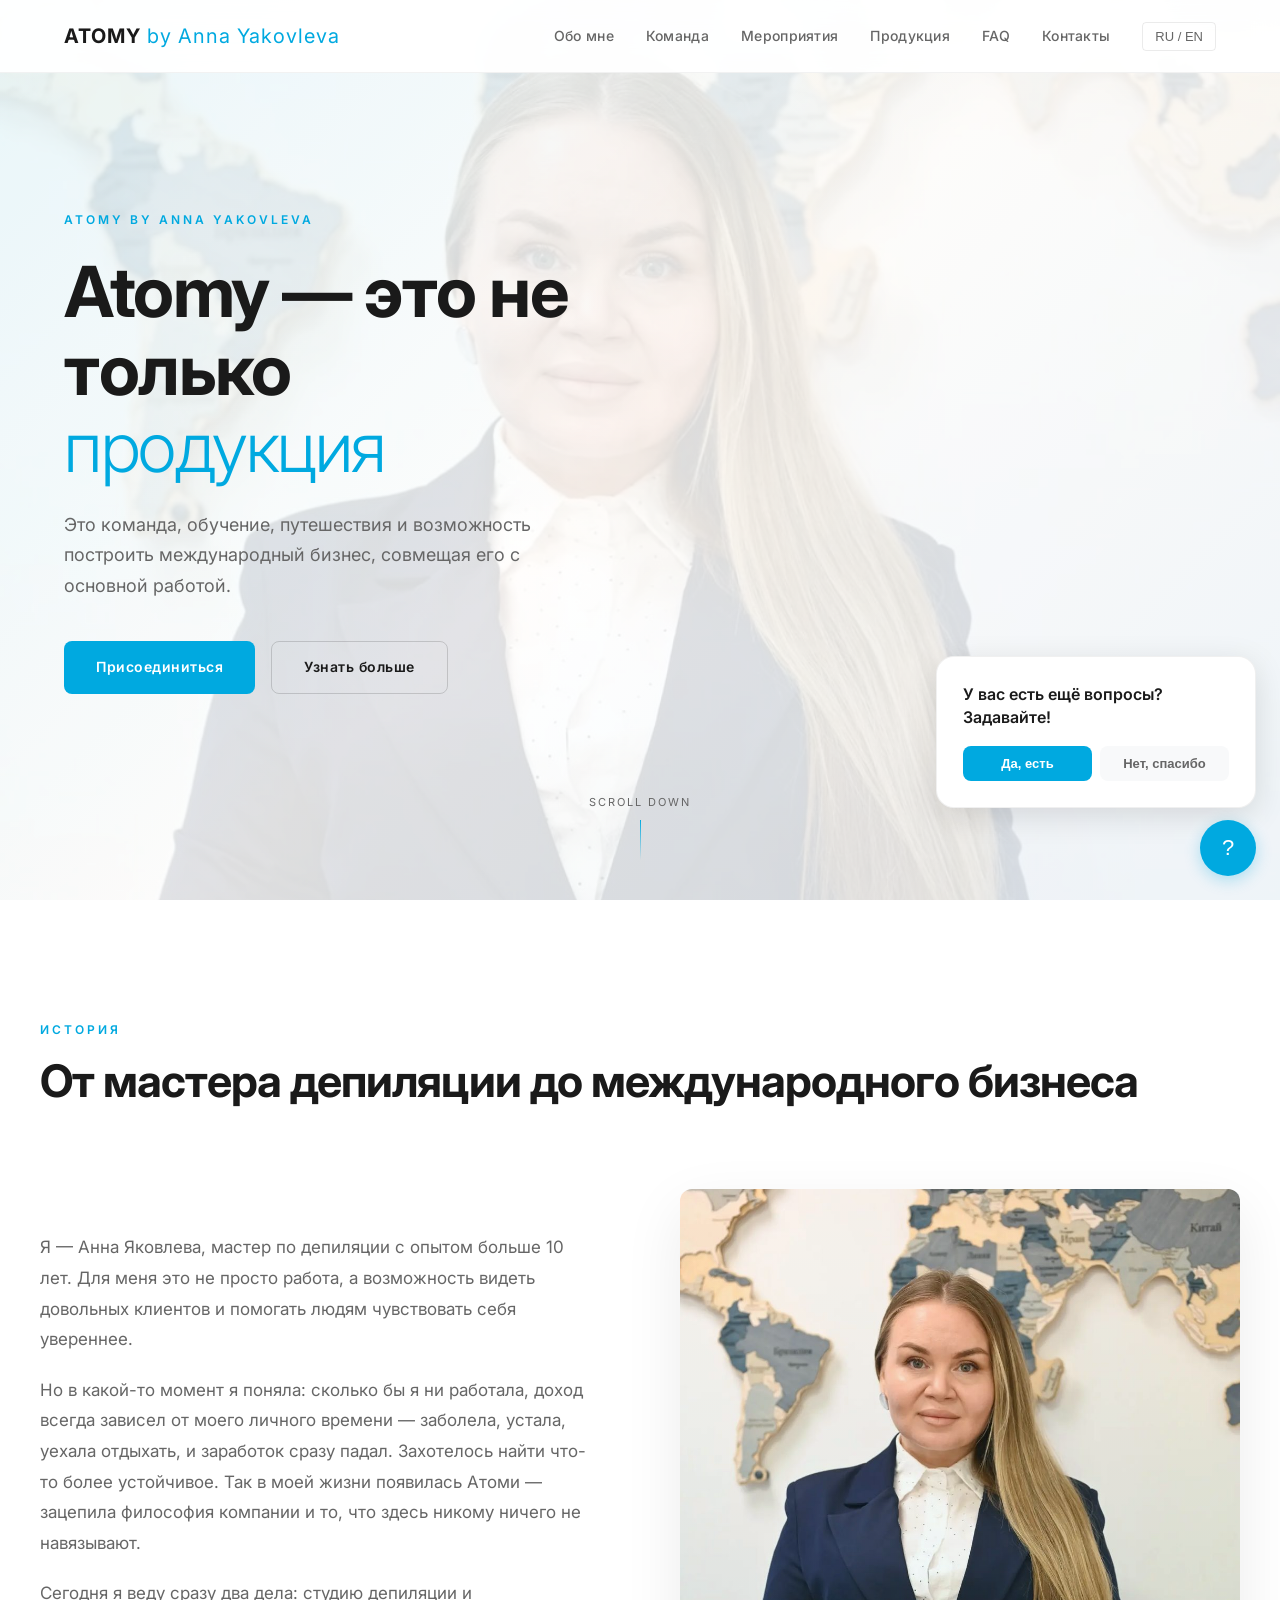
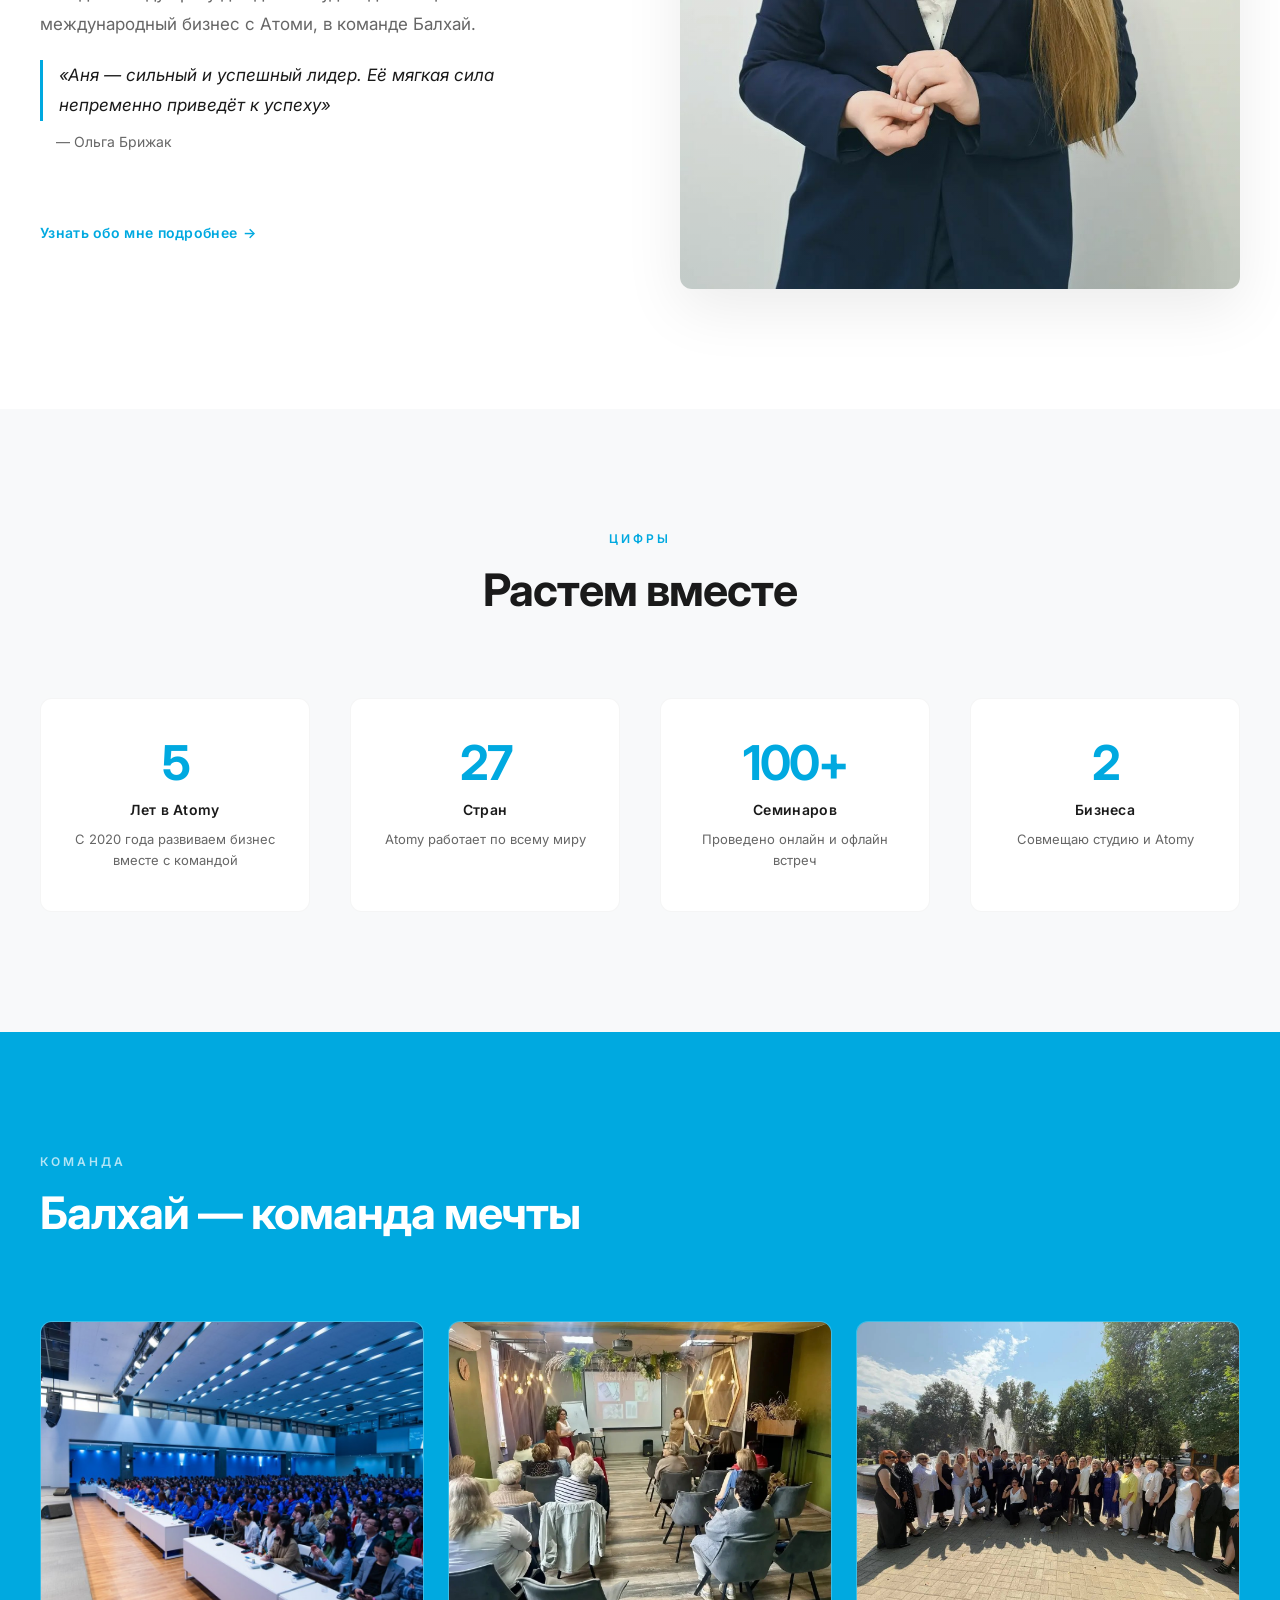
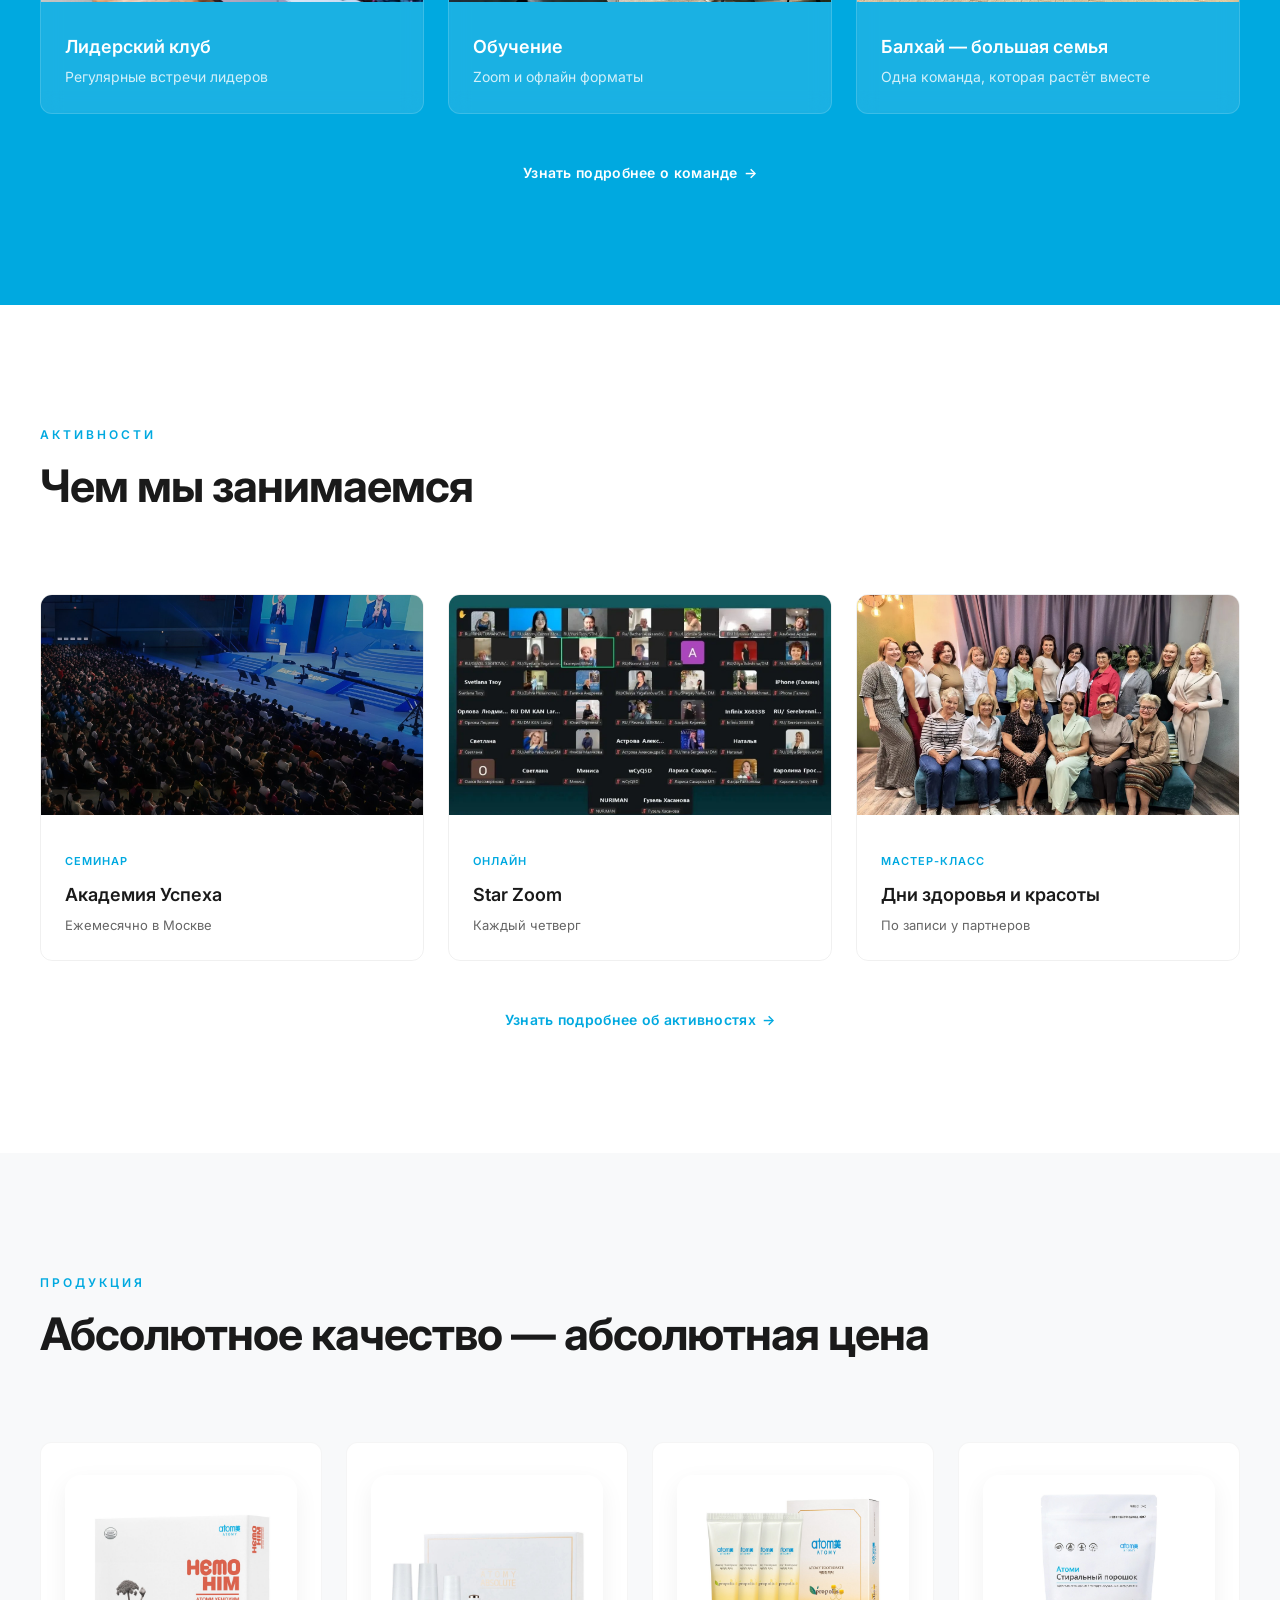
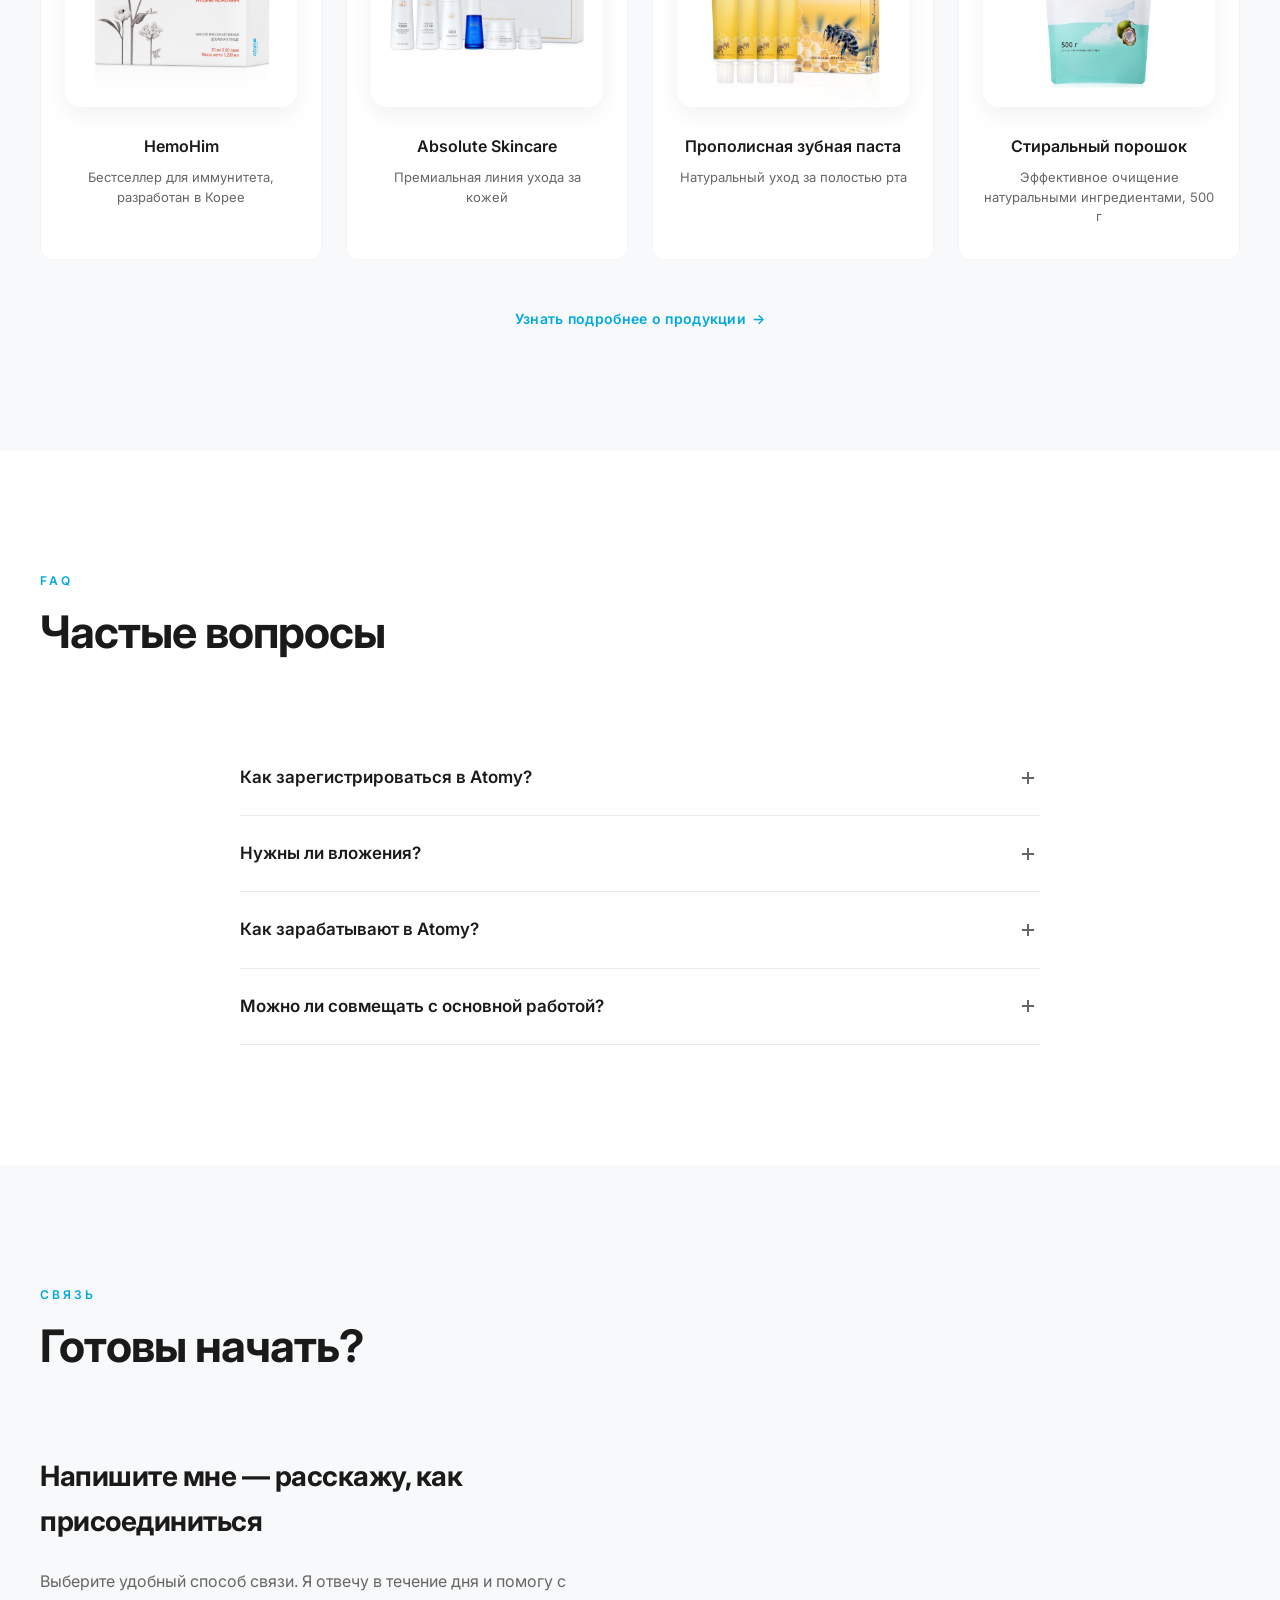
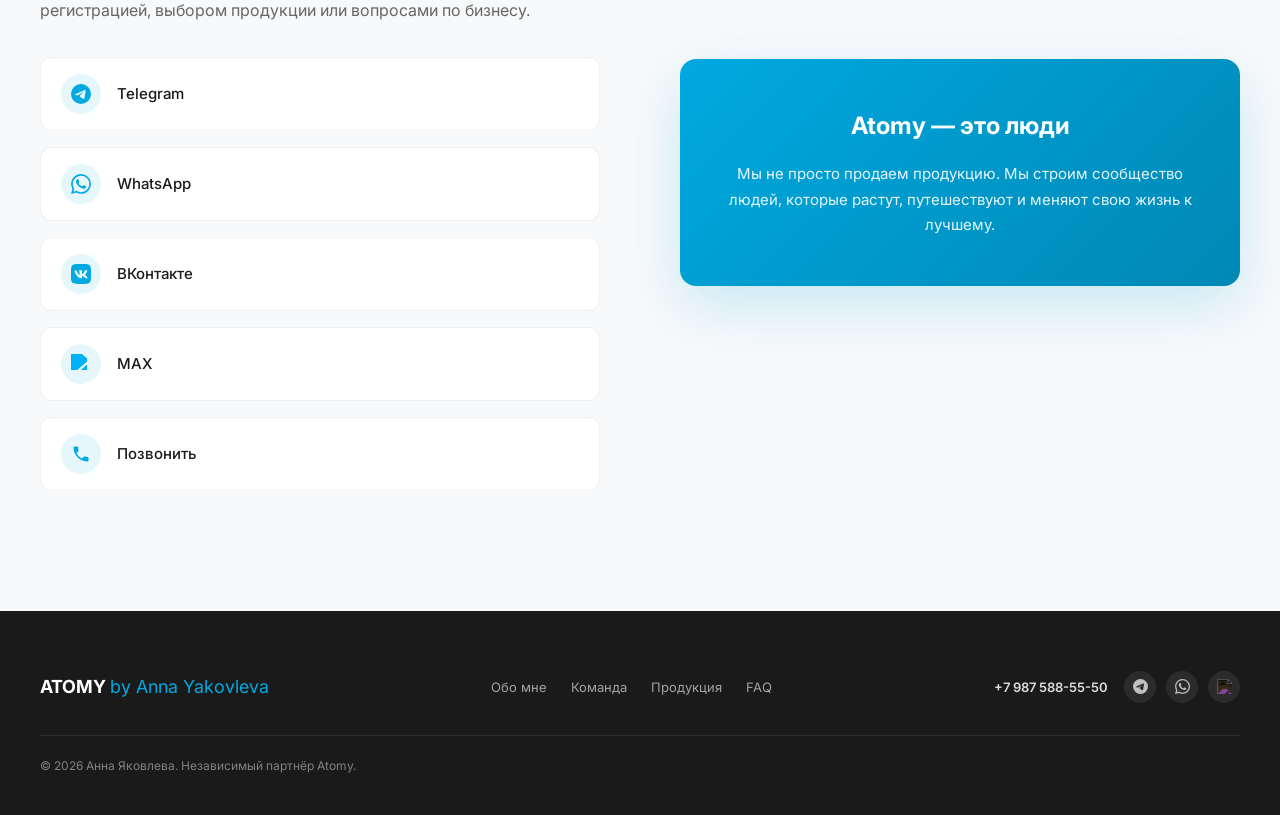
==== commit 29513d95: "Add files via upload" ====
--- a/index.html
+++ b/index.html
@@ -20,7 +20,7 @@
 
 		<header class="header" id="header">
 			<div class="header-inner">
-				<a href="/" class="logo">ATOM美 <span>by Anna Yakovleva</span></a>
+				<a href="/" class="logo">ATOMY <span>by Anna Yakovleva</span></a>
 				<nav class="nav">
 					<a href="#about" data-i18n="nav_about">Обо мне</a>
 					<a href="#team" data-i18n="nav_team">Команда</a>
@@ -68,7 +68,8 @@
 						<p data-i18n="about_p1">Меня зовут Анна Яковлева. Уже больше 10 лет я работаю мастером по депиляции. Я очень люблю свою профессию, люблю видеть счастливых клиентов и помогать людям чувствовать себя увереннее.</p>
 						<p data-i18n="about_p2">Но в какой-то момент я поняла, что, сколько бы я ни работала, мой доход всегда напрямую зависел от моего времени. Мне хотелось создать что-то более стабильное. Именно тогда в моей жизни появилась Атоми — меня зацепило качество, философия компании и то, что здесь не нужно никому ничего навязывать.</p>
 						<p data-i18n="about_p3">Сегодня я совмещаю два любимых дела: продолжаю работать мастером по депиляции и параллельно развиваю международный бизнес с компанией Атоми в команде Балхай.</p>
-						<p style="font-style:italic;color:var(--tp);border-left:3px solid var(--ab);padding-left:16px" data-i18n="about_quote">«Аня — сильный и успешный лидер. Её мягкая сила непременно приведёт к успеху»</p>
+						<p style="font-style:italic;color:var(--tp);border-left:3px solid var(--ab);padding-left:16px;margin-bottom:8px" data-i18n="about_quote">«Аня — сильный и успешный лидер. Её мягкая сила непременно приведёт к успеху»</p>
+						<p style="font-size:14px;color:var(--ts);padding-left:16px" data-i18n="about_quote_author">— Ольга Брижак</p>
 						<a href="/anna/" class="btn-more" data-i18n="btn_more_anna">Узнать обо мне подробнее</a>
 					</div>
 					<div class="about-img reveal">
@@ -124,14 +125,14 @@
 						</div>
 					</div>
 					<div class="team-card reveal">
-						<img src="https://images.unsplash.com/photo-1573497019940-1c28c88b4f3e?w=600&q=80" alt="Team">
+						<img src="/assets/training-seminar.jpg" alt="Team">
 						<div class="team-card-body">
 							<div class="team-card-name" data-i18n="team_card_2_name">Обучение</div>
 							<div class="team-card-role" data-i18n="team_card_2_role">Zoom и офлайн форматы</div>
 						</div>
 					</div>
 					<div class="team-card reveal">
-						<img src="https://images.unsplash.com/photo-1522071820081-009f0129c71c?w=600&q=80" alt="Team">
+						<img src="/assets/balkhai-family-fountain.jpg" alt="Team">
 						<div class="team-card-body">
 							<div class="team-card-name" data-i18n="team_card_3_name">Поддержка 24/7</div>
 							<div class="team-card-role" data-i18n="team_card_3_role">Чаты и обучающие боты</div>
@@ -160,7 +161,7 @@
 						</div>
 					</div>
 					<div class="event-card reveal">
-						<img src="https://images.unsplash.com/photo-1515187029135-18ee286d815b?w=600&q=80" alt="Event">
+						<img src="/assets/star-zoom-call.jpg" alt="Event">
 						<div class="event-card-body">
 							<div class="event-card-tag" data-i18n="event_2_tag">Онлайн</div>
 							<div class="event-card-title" data-i18n="event_2_title">Star Zoom</div>
@@ -168,7 +169,7 @@
 						</div>
 					</div>
 					<div class="event-card reveal">
-						<img src="https://images.unsplash.com/photo-1556761175-5973dc0f32e7?w=600&q=80" alt="Event">
+						<img src="/assets/health-days-sofa.jpg" alt="Event">
 						<div class="event-card-body">
 							<div class="event-card-tag" data-i18n="event_3_tag">Мастер-класс</div>
 							<div class="event-card-title" data-i18n="event_3_title">Дни здоровья и красоты</div>
@@ -205,7 +206,7 @@
 						<div class="product-card-desc" data-i18n="prod_3_desc">Натуральный уход за полостью рта</div>
 					</div>
 					<div class="product-card reveal">
-						<img src="/assets/prod-manuka.jpg" alt="Manuka">
+						<img src="/assets/prod-powder.jpg" alt="Стиральный порошок">
 						<div class="product-card-name" data-i18n="prod_4_name">Manuka Honey</div>
 						<div class="product-card-desc" data-i18n="prod_4_desc">Премиальный мед из Новой Зеландии</div>
 					</div>
@@ -290,7 +291,7 @@
 			<div class="footer-inner">
 				<div class="footer-top">
 					<div class="footer-brand-block">
-						<div class="footer-brand">ATOM美 <span>by Anna Yakovleva</span></div>
+						<div class="footer-brand">ATOMY <span>by Anna Yakovleva</span></div>
 					</div>
 					<nav class="footer-nav">
 						<a href="#about" data-i18n="footer_about">Обо мне</a>
@@ -343,7 +344,7 @@
 				applyTranslations(lang);
 				}
 
-				fetch('/js/translations.json')
+				fetch('/js/index.json')
 				.then(res => res.json())
 				.then(data => { translations = data; applyTranslations(currentLang); })
 				.catch(err => console.error('Не удалось загрузить переводы:', err));
--- a/css/style.css
+++ b/css/style.css
@@ -223,8 +223,16 @@
 }
 
 .mobile-nav .lang-switch {
-  align-self: flex-start;
-  margin-top: 8px;
+  align-self: stretch;
+  margin-top: 4px;
+  padding: 16px 0 0;
+  border: none;
+  border-top: 1px solid rgba(0, 0, 0, .08);
+  border-radius: 0;
+  text-align: center;
+  font-size: 14px;
+  font-weight: 600;
+  background: transparent;
 }
 
 /* ---------- Hero ---------- */
@@ -1396,6 +1404,15 @@
   }
 }
 
+/* ---------- Логотип на мобильных: помещаем в одну строку ---------- */
+
+@media (max-width: 480px) {
+  .logo,
+  .footer-brand {
+    font-size: 16px;
+  }
+}
+
 /* ---------- Кнопка "на главную" (внутренние страницы) ---------- */
 
 .back-home {
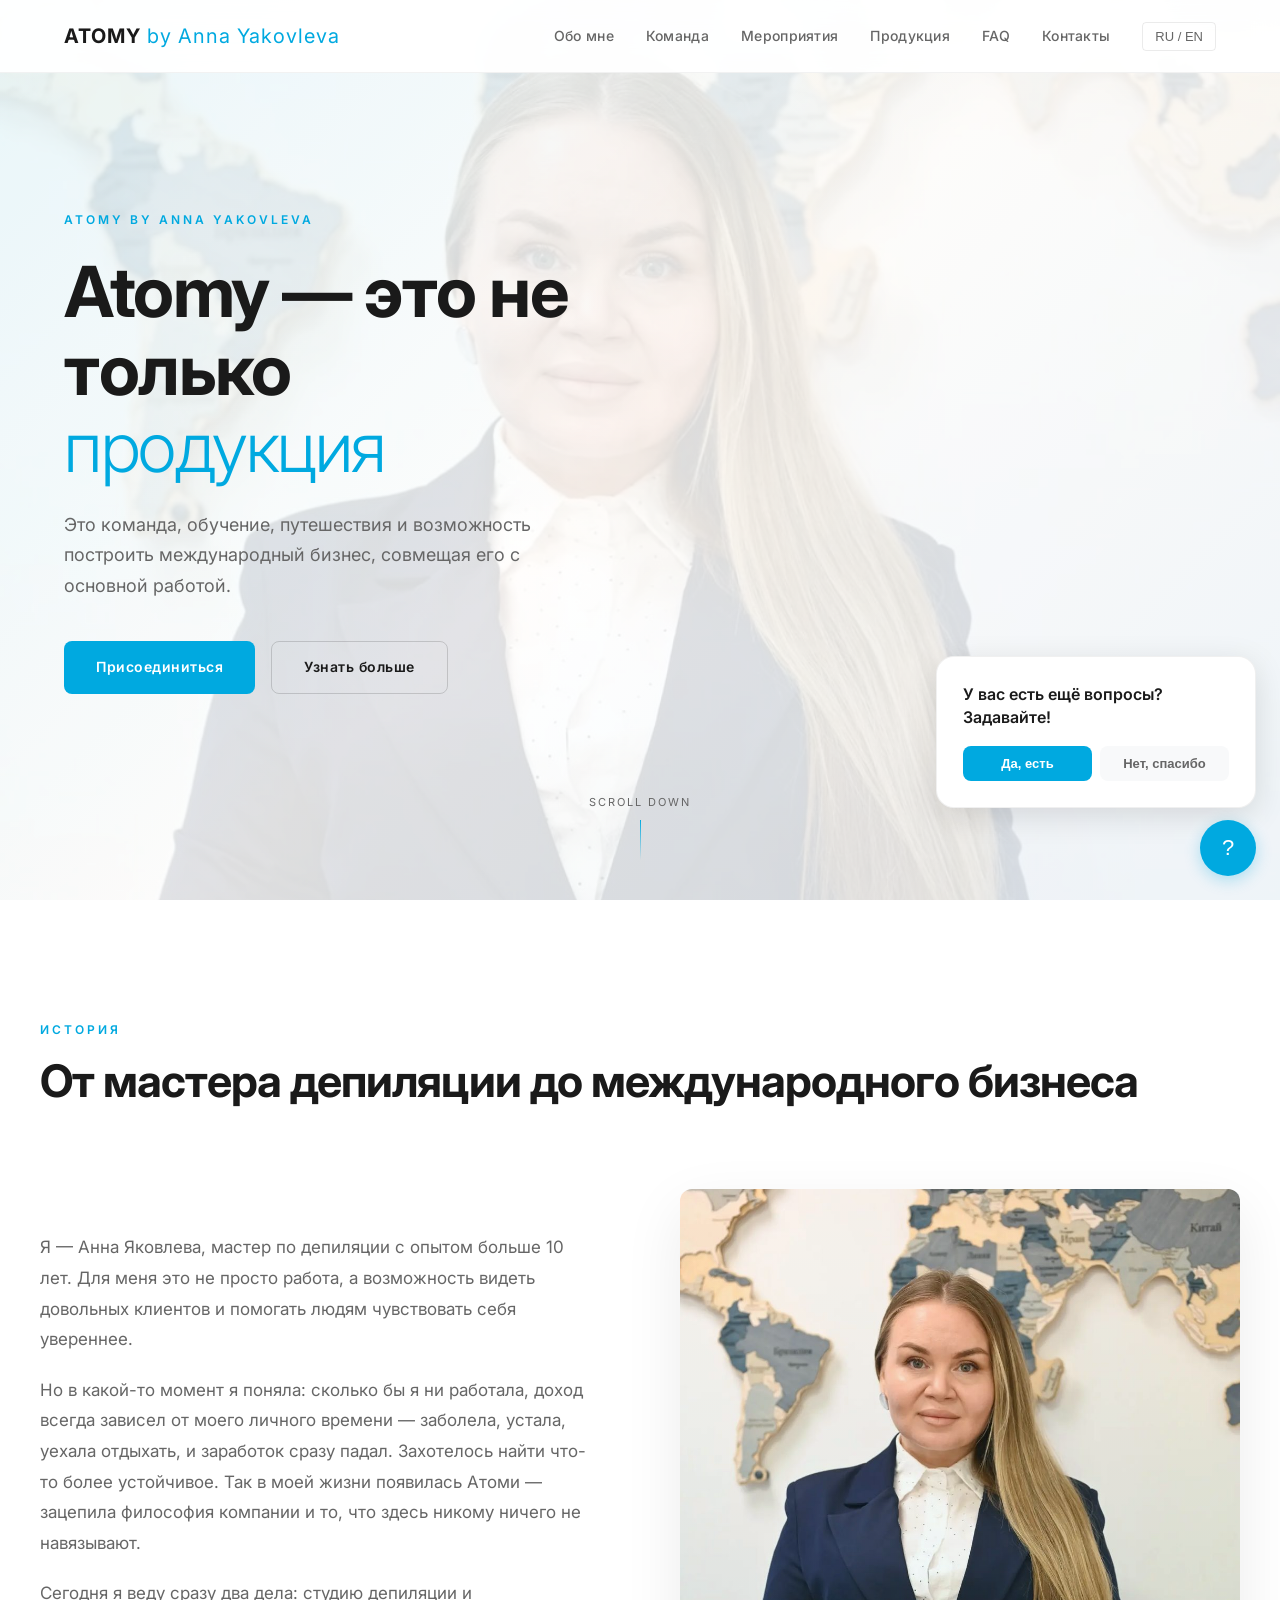
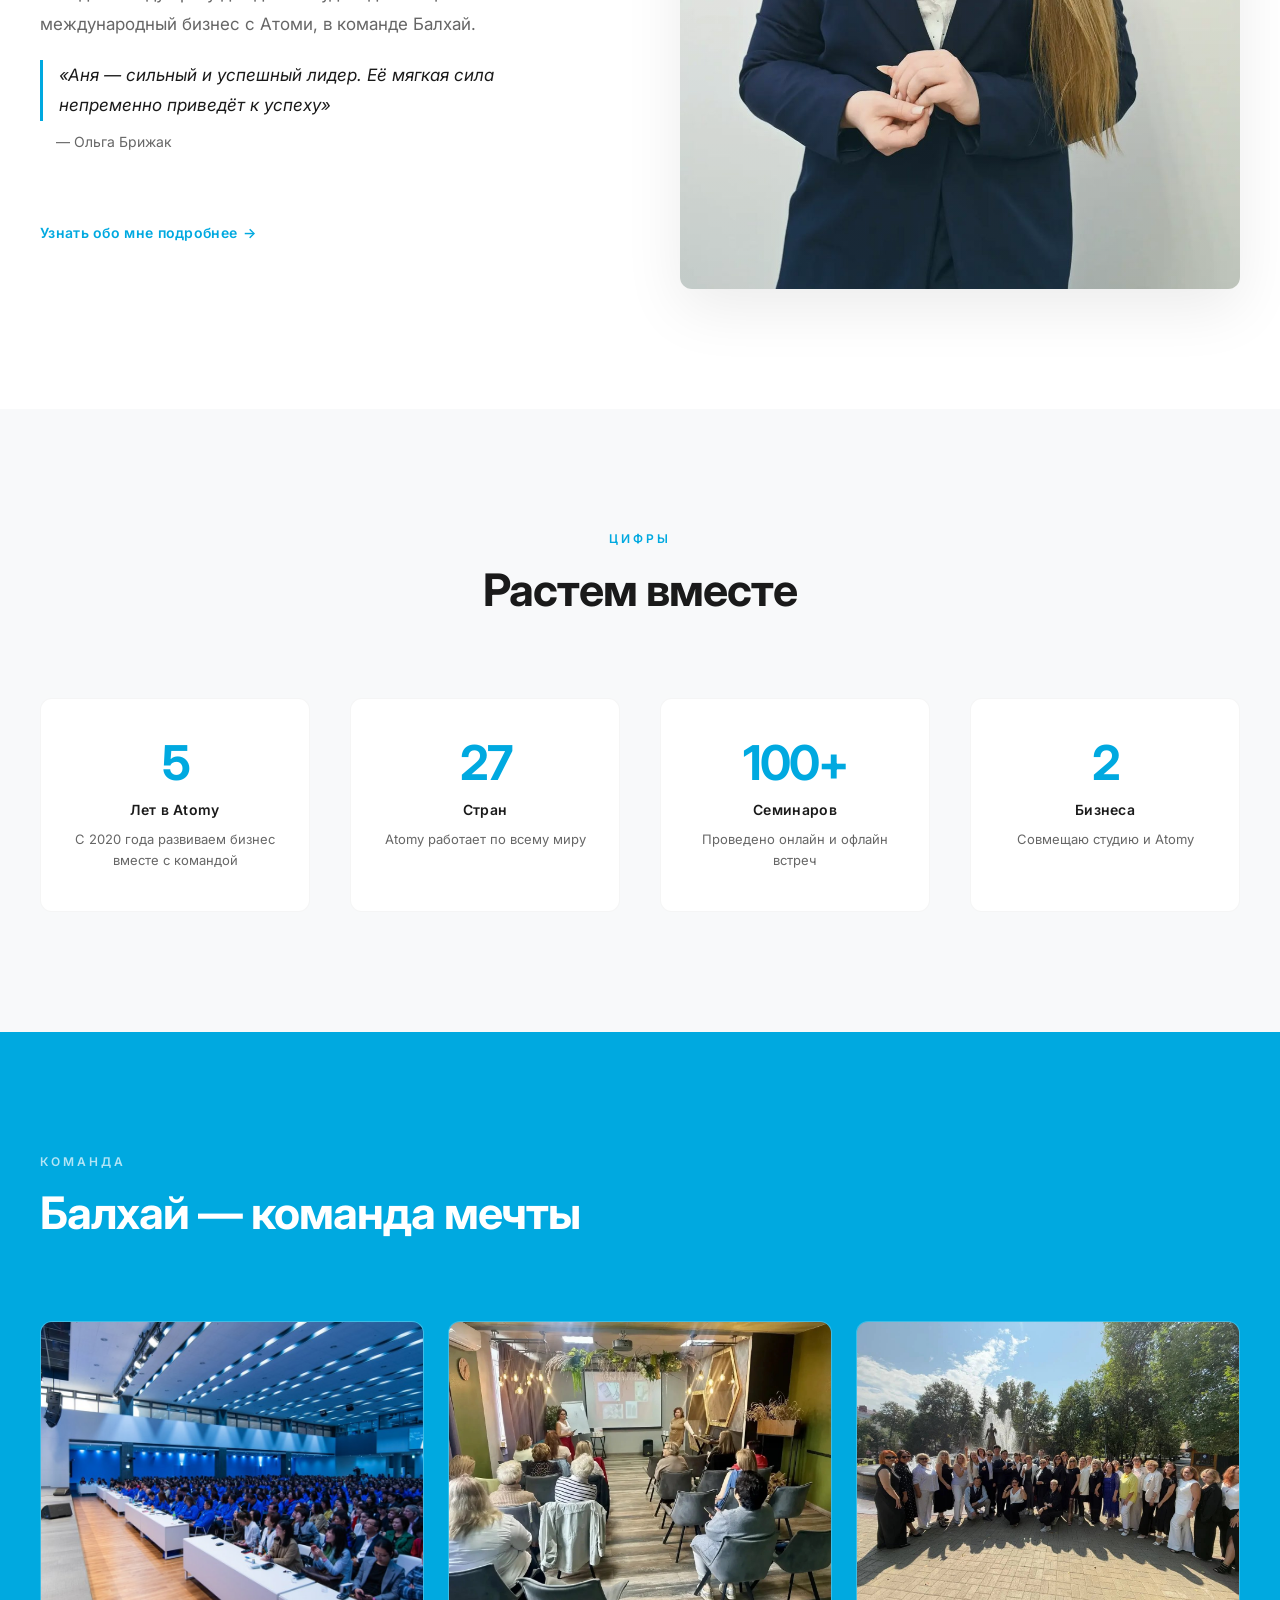
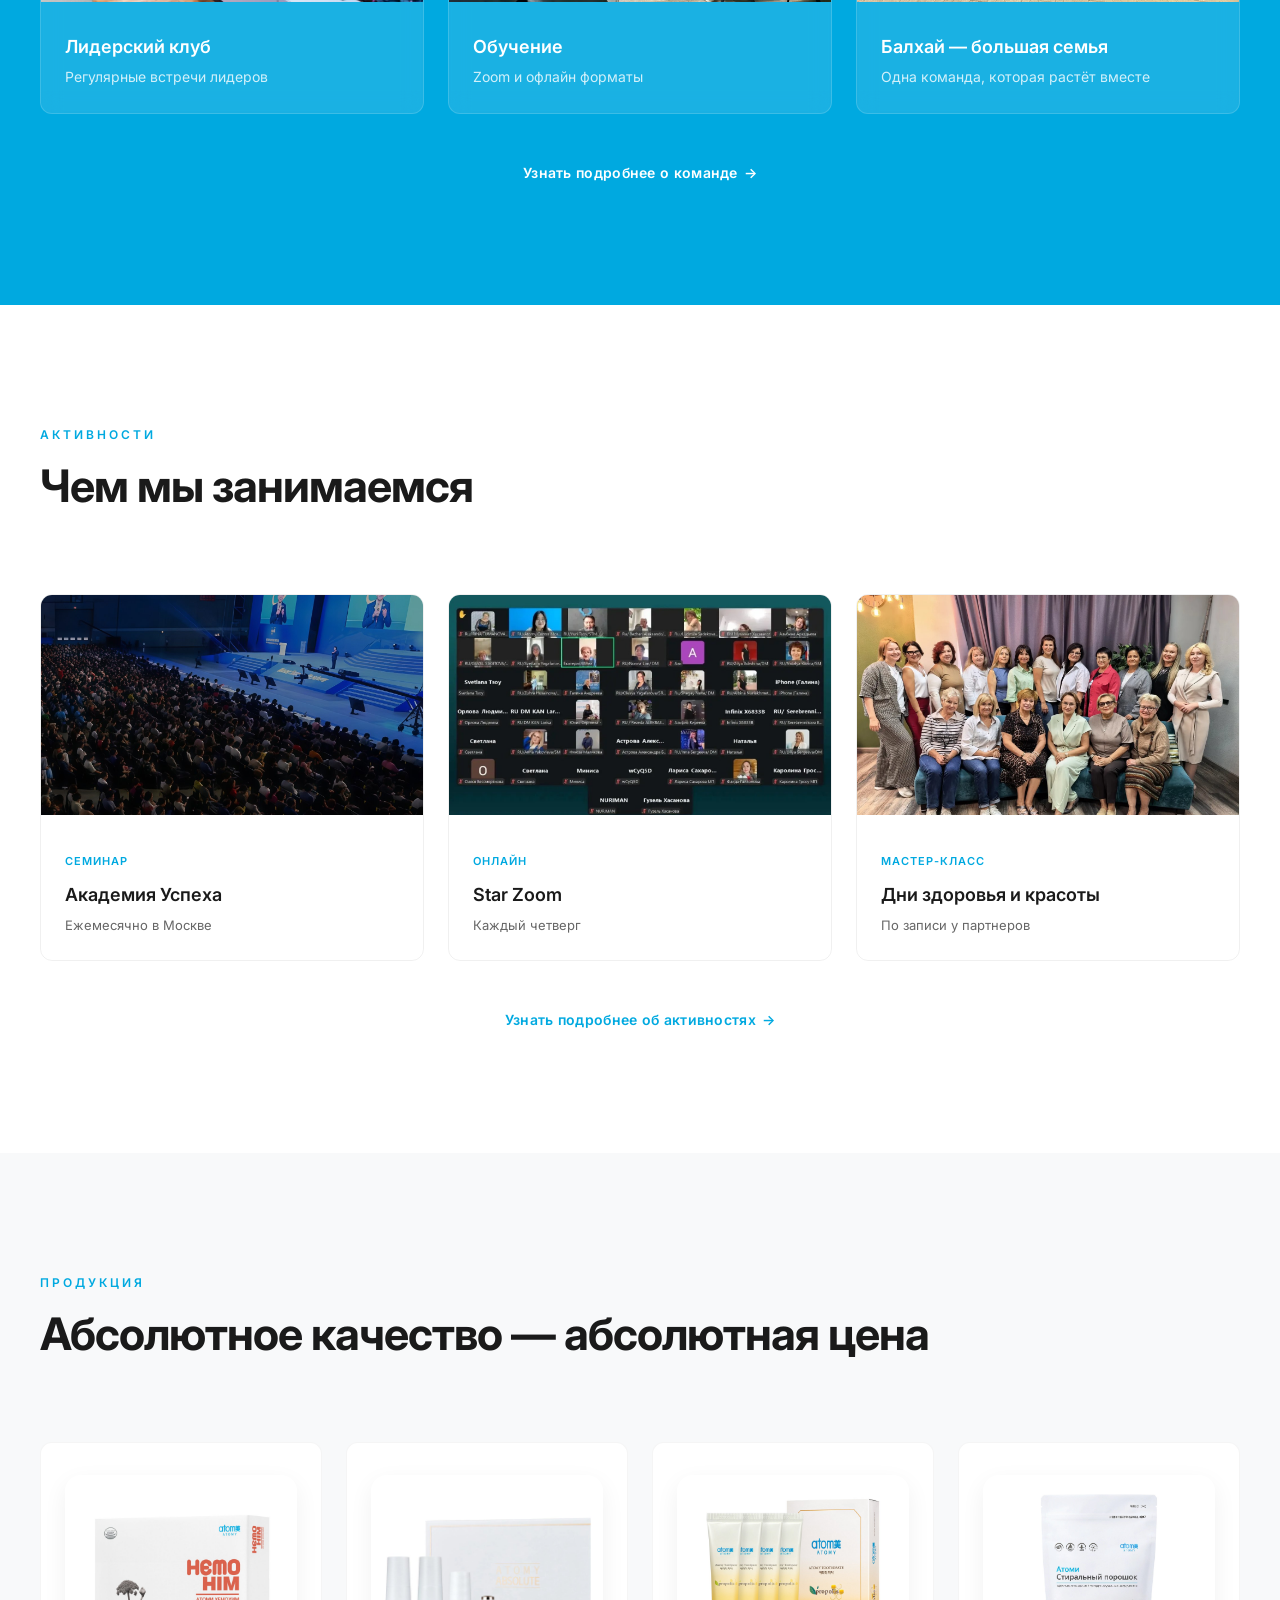
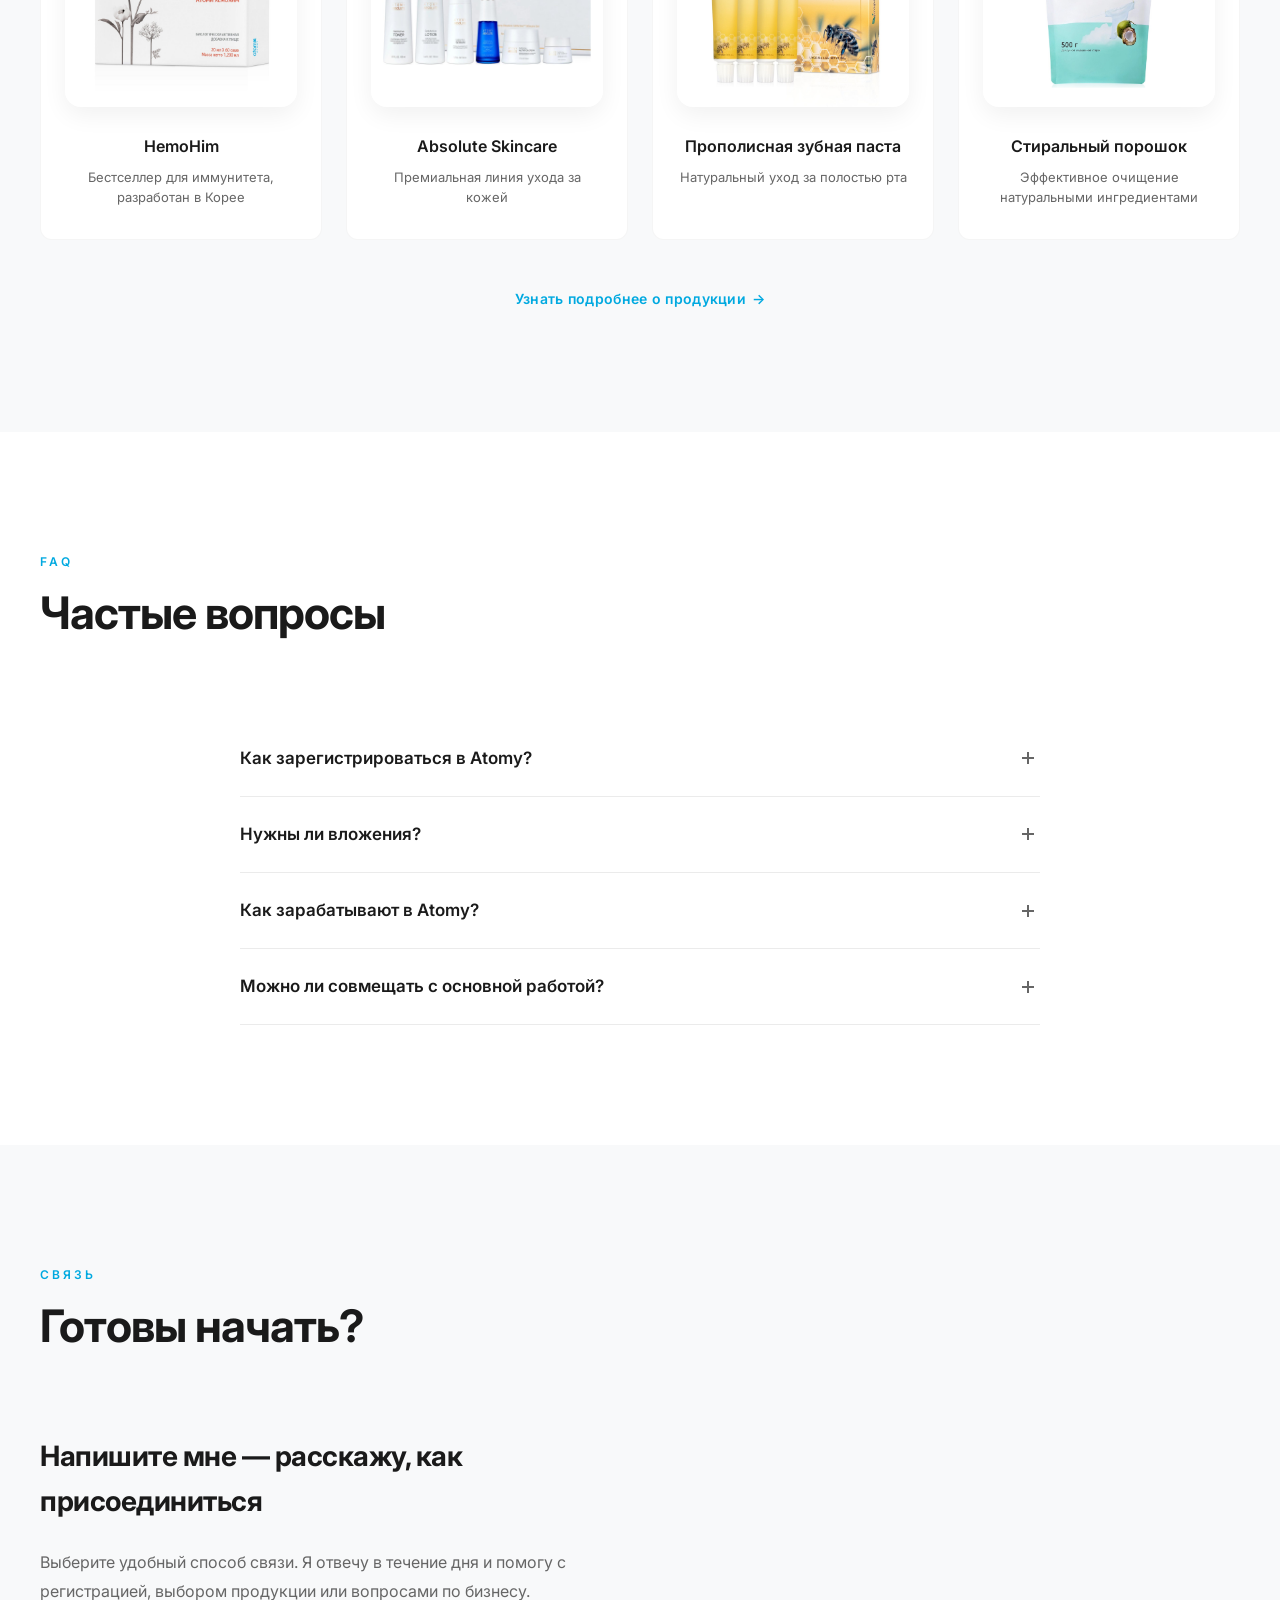
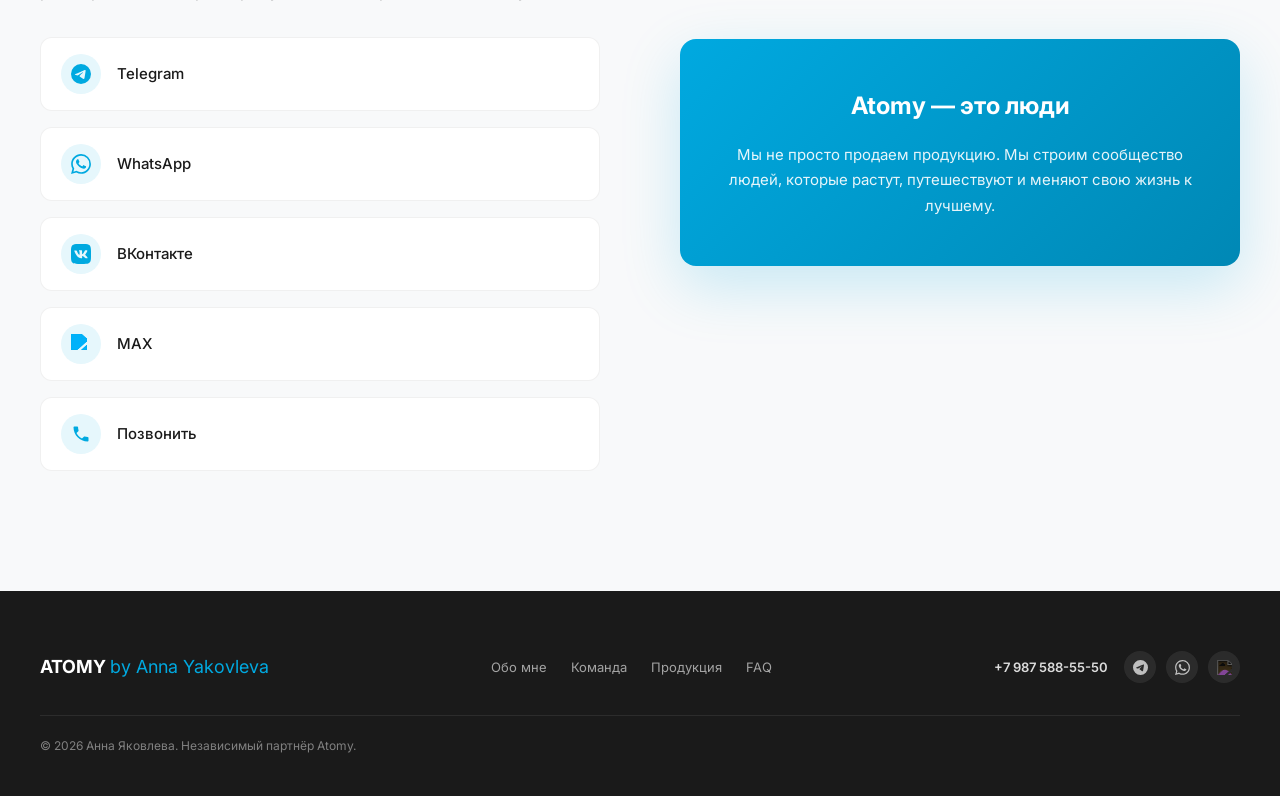
==== commit 1ba3afb6: "Add files via upload" ====
--- a/index.html
+++ b/index.html
@@ -65,9 +65,9 @@
 				</div>
 				<div class="about-grid">
 					<div class="about-text reveal">
-						<p data-i18n="about_p1">Меня зовут Анна Яковлева. Уже больше 10 лет я работаю мастером по депиляции. Я очень люблю свою профессию, люблю видеть счастливых клиентов и помогать людям чувствовать себя увереннее.</p>
-						<p data-i18n="about_p2">Но в какой-то момент я поняла, что, сколько бы я ни работала, мой доход всегда напрямую зависел от моего времени. Мне хотелось создать что-то более стабильное. Именно тогда в моей жизни появилась Атоми — меня зацепило качество, философия компании и то, что здесь не нужно никому ничего навязывать.</p>
-						<p data-i18n="about_p3">Сегодня я совмещаю два любимых дела: продолжаю работать мастером по депиляции и параллельно развиваю международный бизнес с компанией Атоми в команде Балхай.</p>
+						<p data-i18n="about_p1">Я — Анна Яковлева, мастер по депиляции с опытом больше 10 лет. Для меня это не просто работа, а возможность видеть довольных клиентов и помогать людям чувствовать себя увереннее.</p>
+						<p data-i18n="about_p2">Но в какой-то момент я поняла: сколько бы я ни работала, доход всегда зависел от моего личного времени — заболела, устала, уехала отдыхать, и заработок сразу падал. Захотелось найти что-то более устойчивое. Так в моей жизни появилась Атоми — зацепила философия компании и то, что здесь никому ничего не навязывают.</p>
+						<p data-i18n="about_p3">Сегодня я веду сразу два дела: студию депиляции и международный бизнес с Атоми, в команде Балхай.</p>
 						<p style="font-style:italic;color:var(--tp);border-left:3px solid var(--ab);padding-left:16px;margin-bottom:8px" data-i18n="about_quote">«Аня — сильный и успешный лидер. Её мягкая сила непременно приведёт к успеху»</p>
 						<p style="font-size:14px;color:var(--ts);padding-left:16px" data-i18n="about_quote_author">— Ольга Брижак</p>
 						<a href="/anna/" class="btn-more" data-i18n="btn_more_anna">Узнать обо мне подробнее</a>
@@ -134,8 +134,8 @@
 					<div class="team-card reveal">
 						<img src="/assets/balkhai-family-fountain.jpg" alt="Team">
 						<div class="team-card-body">
-							<div class="team-card-name" data-i18n="team_card_3_name">Поддержка 24/7</div>
-							<div class="team-card-role" data-i18n="team_card_3_role">Чаты и обучающие боты</div>
+							<div class="team-card-name" data-i18n="team_card_3_name">Балхай — большая семья</div>
+							<div class="team-card-role" data-i18n="team_card_3_role">Одна команда, которая растёт вместе</div>
 						</div>
 					</div>
 				</div>
@@ -156,7 +156,7 @@
 						<img src="/assets/academy-success-dark.jpg" alt="Event">
 						<div class="event-card-body">
 							<div class="event-card-tag" data-i18n="event_1_tag">Семинар</div>
-							<div class="event-card-title" data-i18n="event_1_title">Лидерские клубы</div>
+							<div class="event-card-title" data-i18n="event_1_title">Академия Успеха</div>
 							<div class="event-card-date" data-i18n="event_1_date">Ежемесячно в Москве</div>
 						</div>
 					</div>
@@ -207,8 +207,8 @@
 					</div>
 					<div class="product-card reveal">
 						<img src="/assets/prod-powder.jpg" alt="Стиральный порошок">
-						<div class="product-card-name" data-i18n="prod_4_name">Manuka Honey</div>
-						<div class="product-card-desc" data-i18n="prod_4_desc">Премиальный мед из Новой Зеландии</div>
+						<div class="product-card-name" data-i18n="prod_4_name">Стиральный порошок</div>
+						<div class="product-card-desc" data-i18n="prod_4_desc">Эффективное очищение натуральными ингредиентами</div>
 					</div>
 				</div>
 				<div class="section-more-wrap reveal">
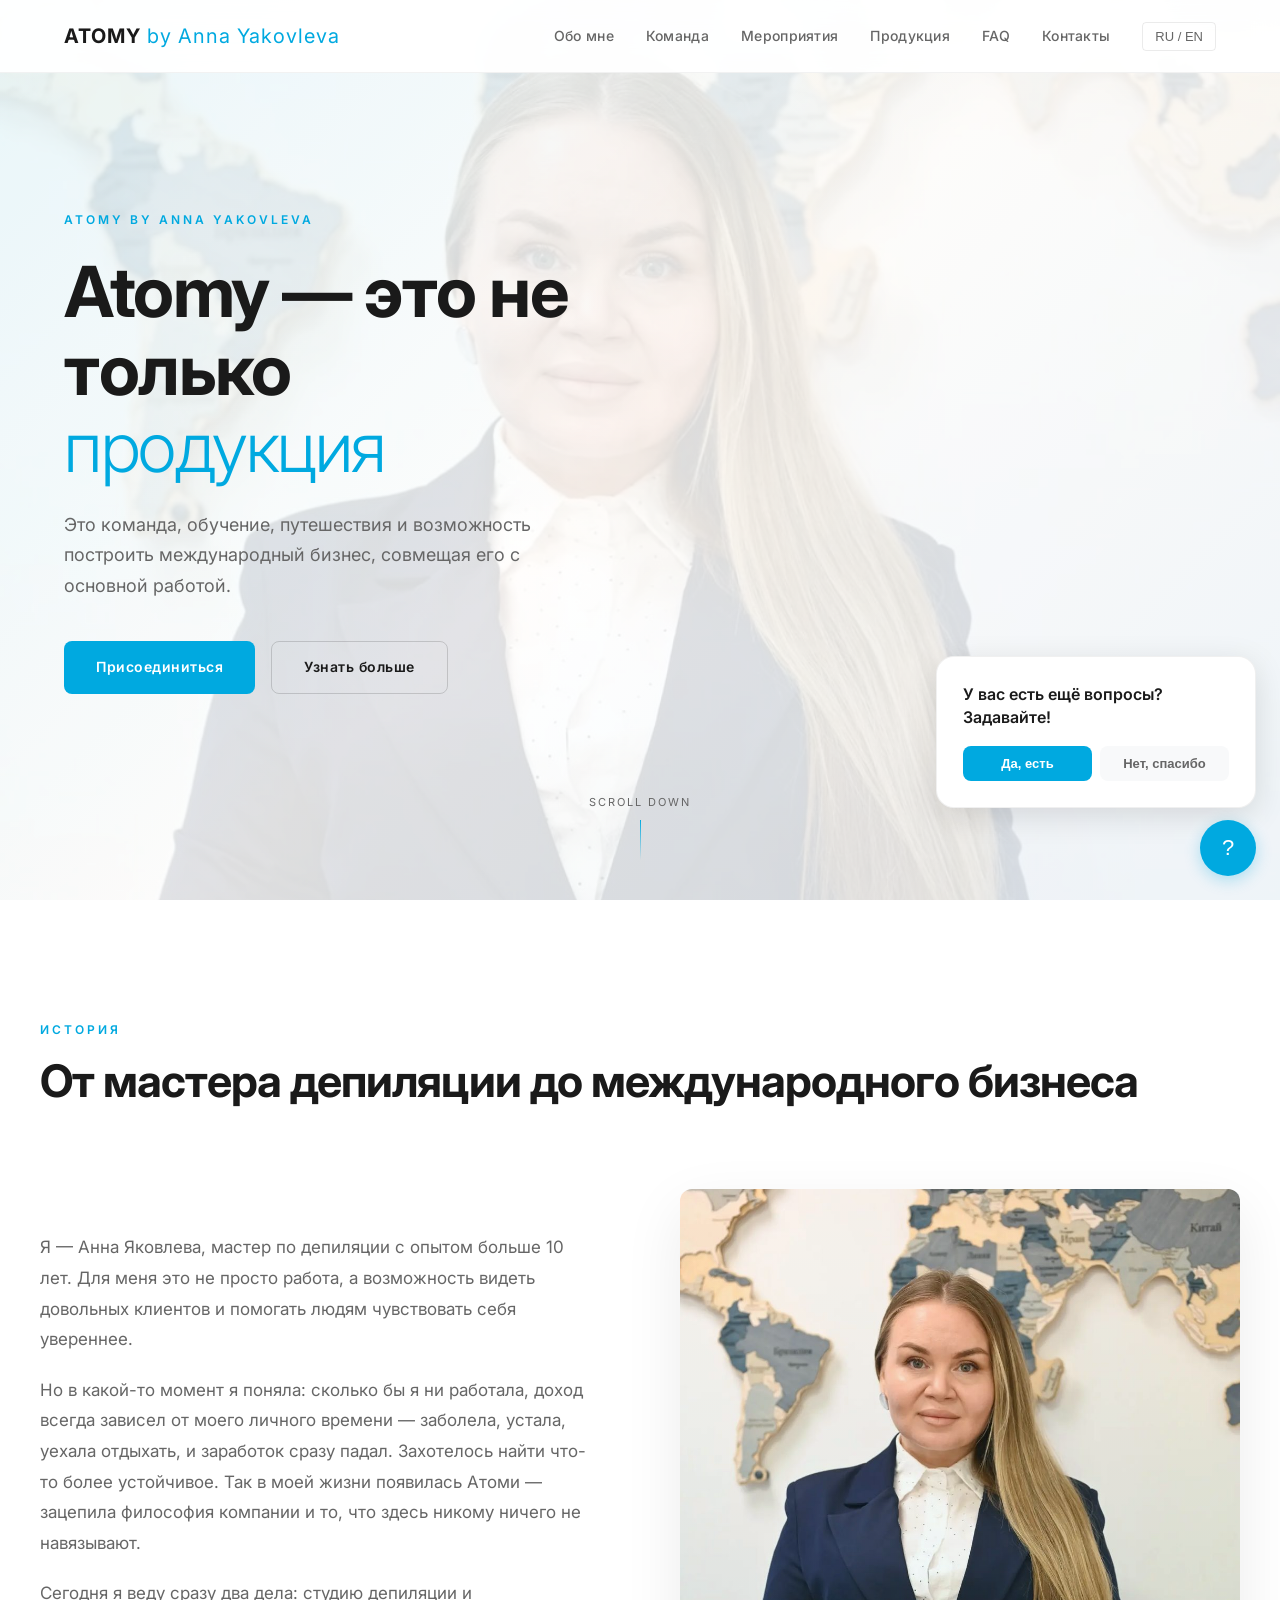
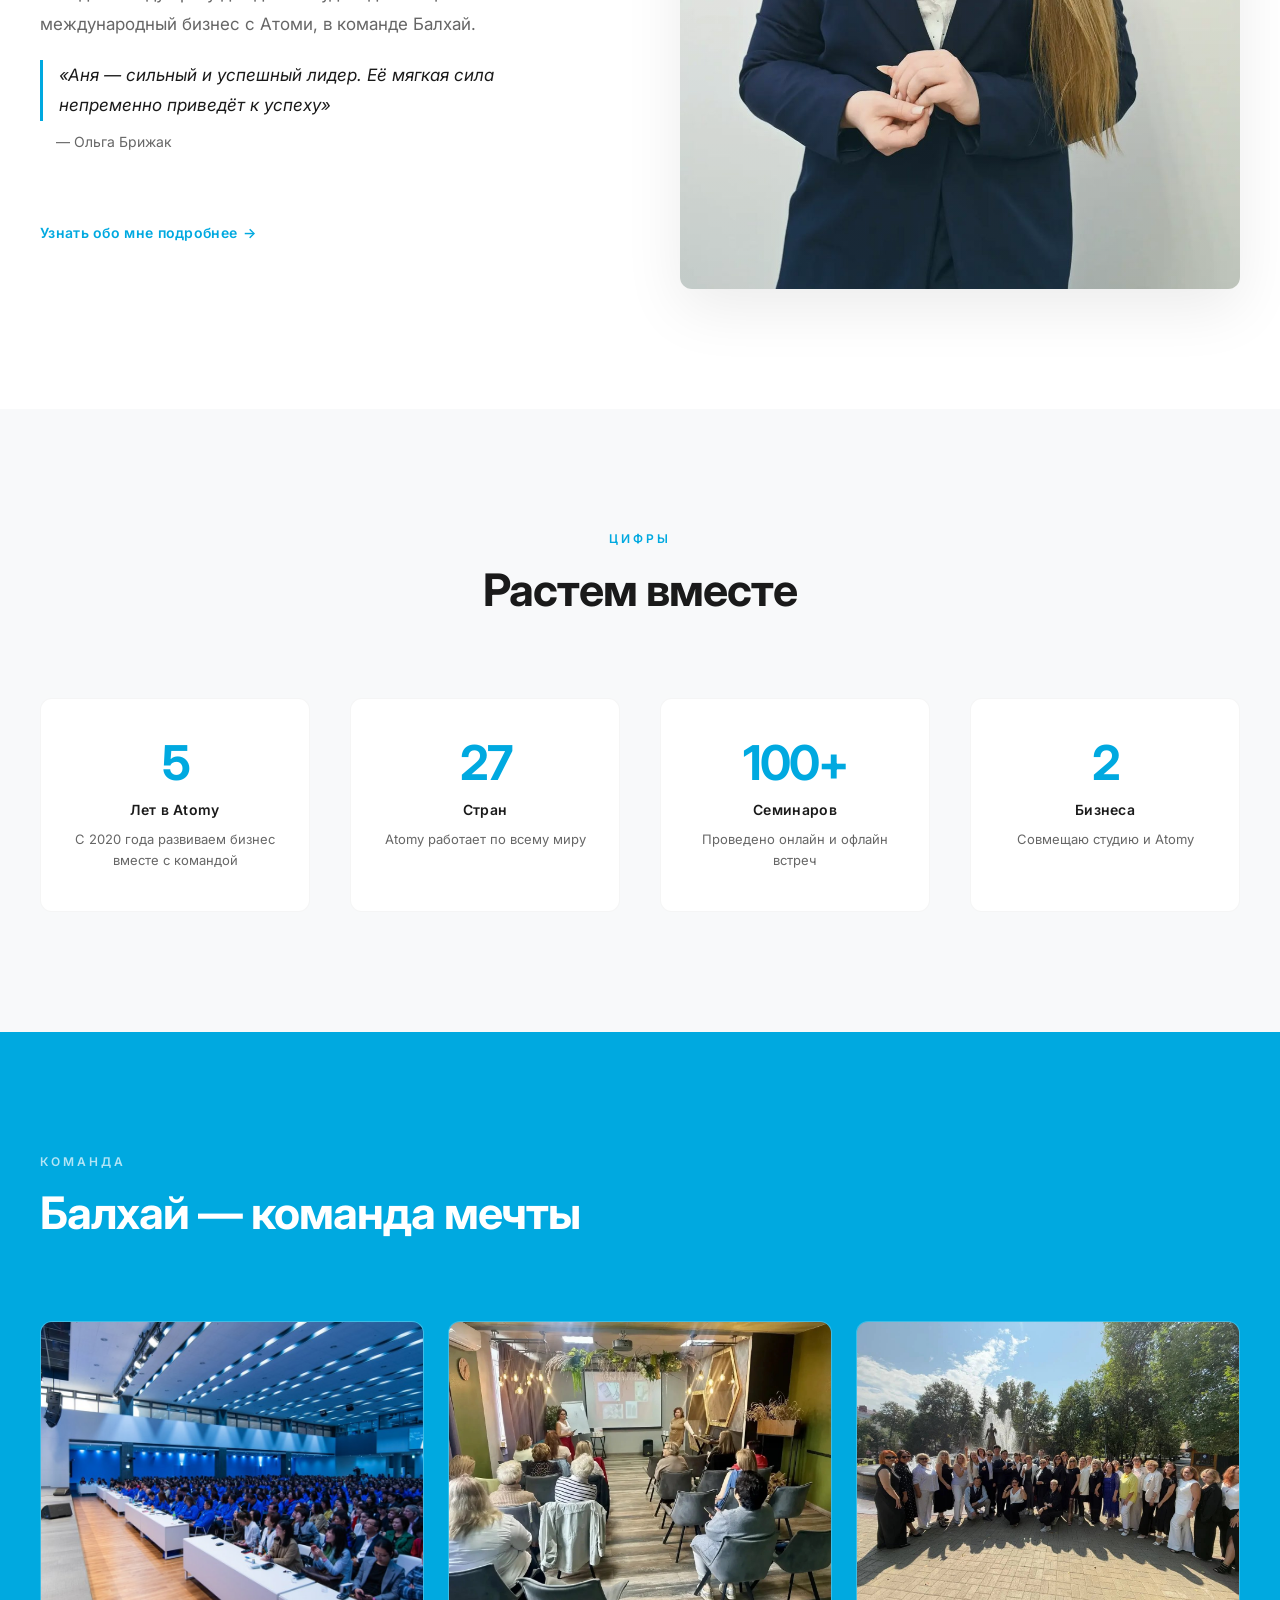
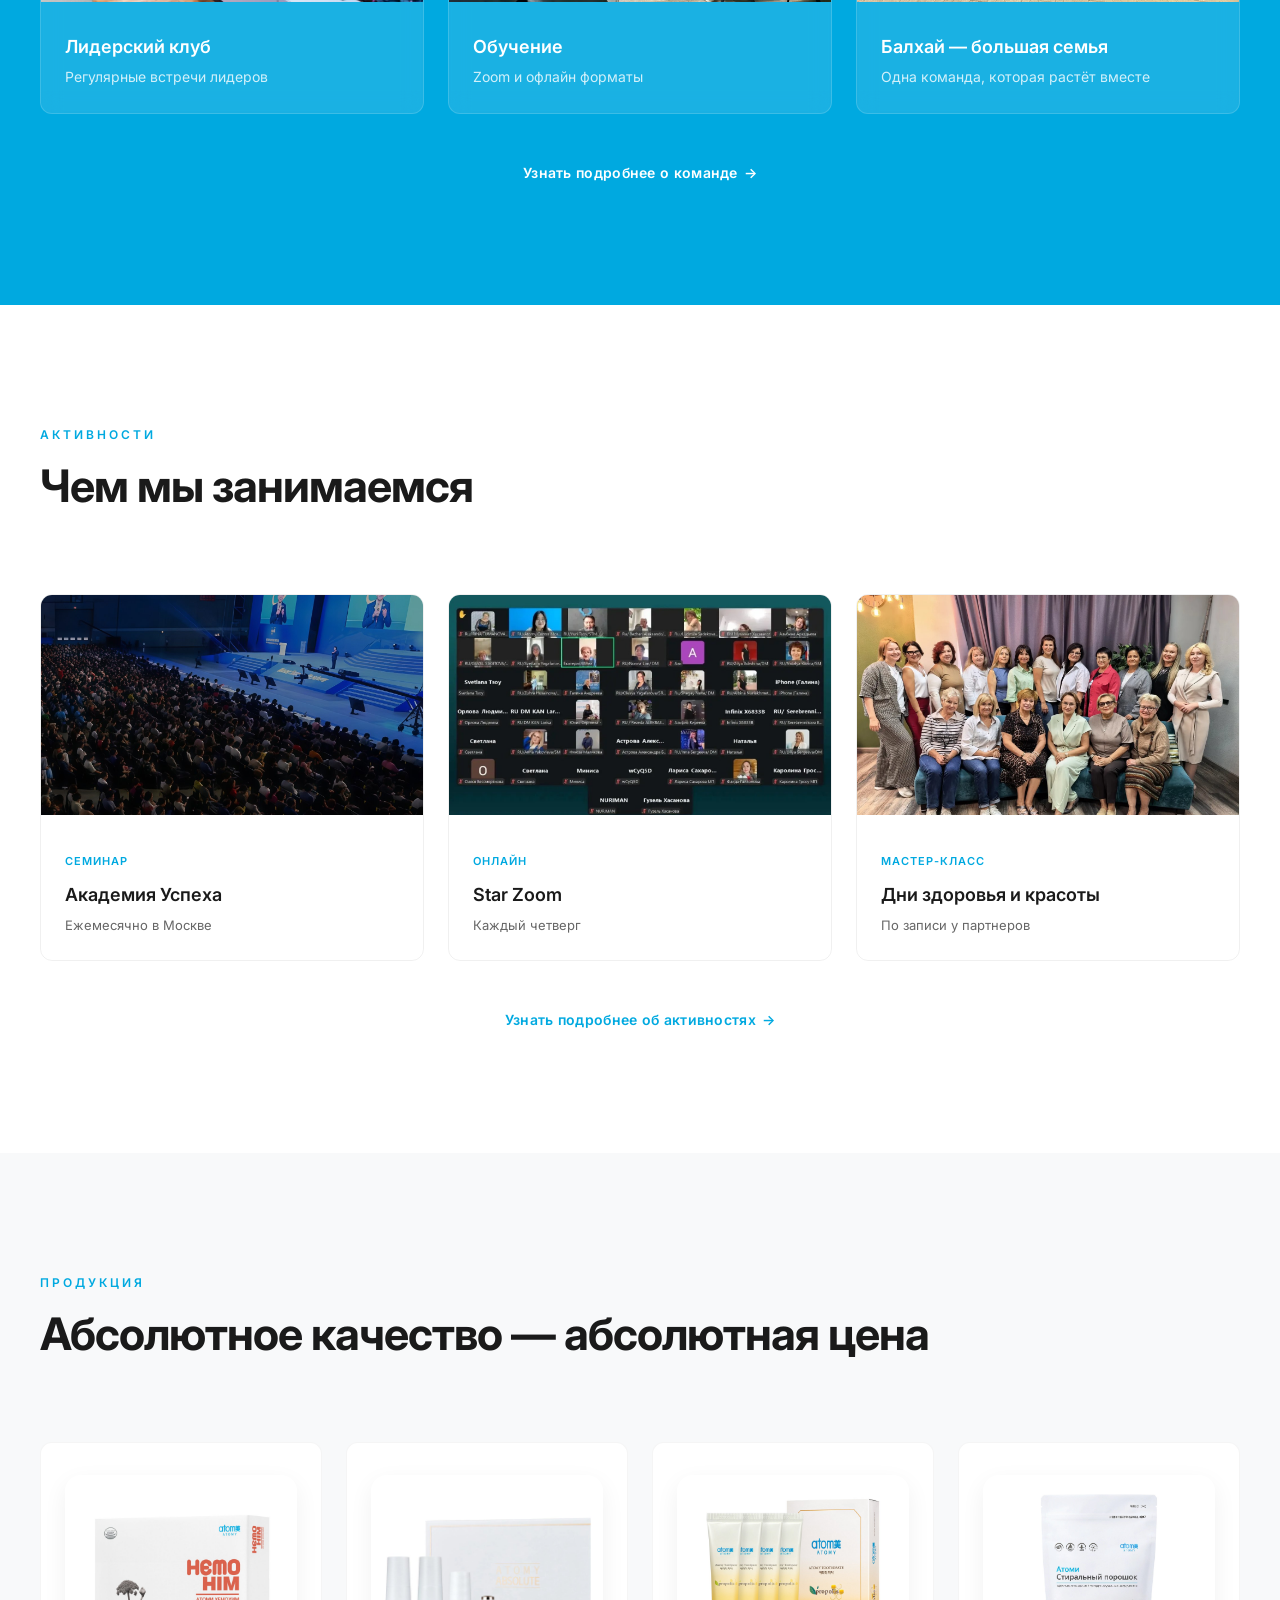
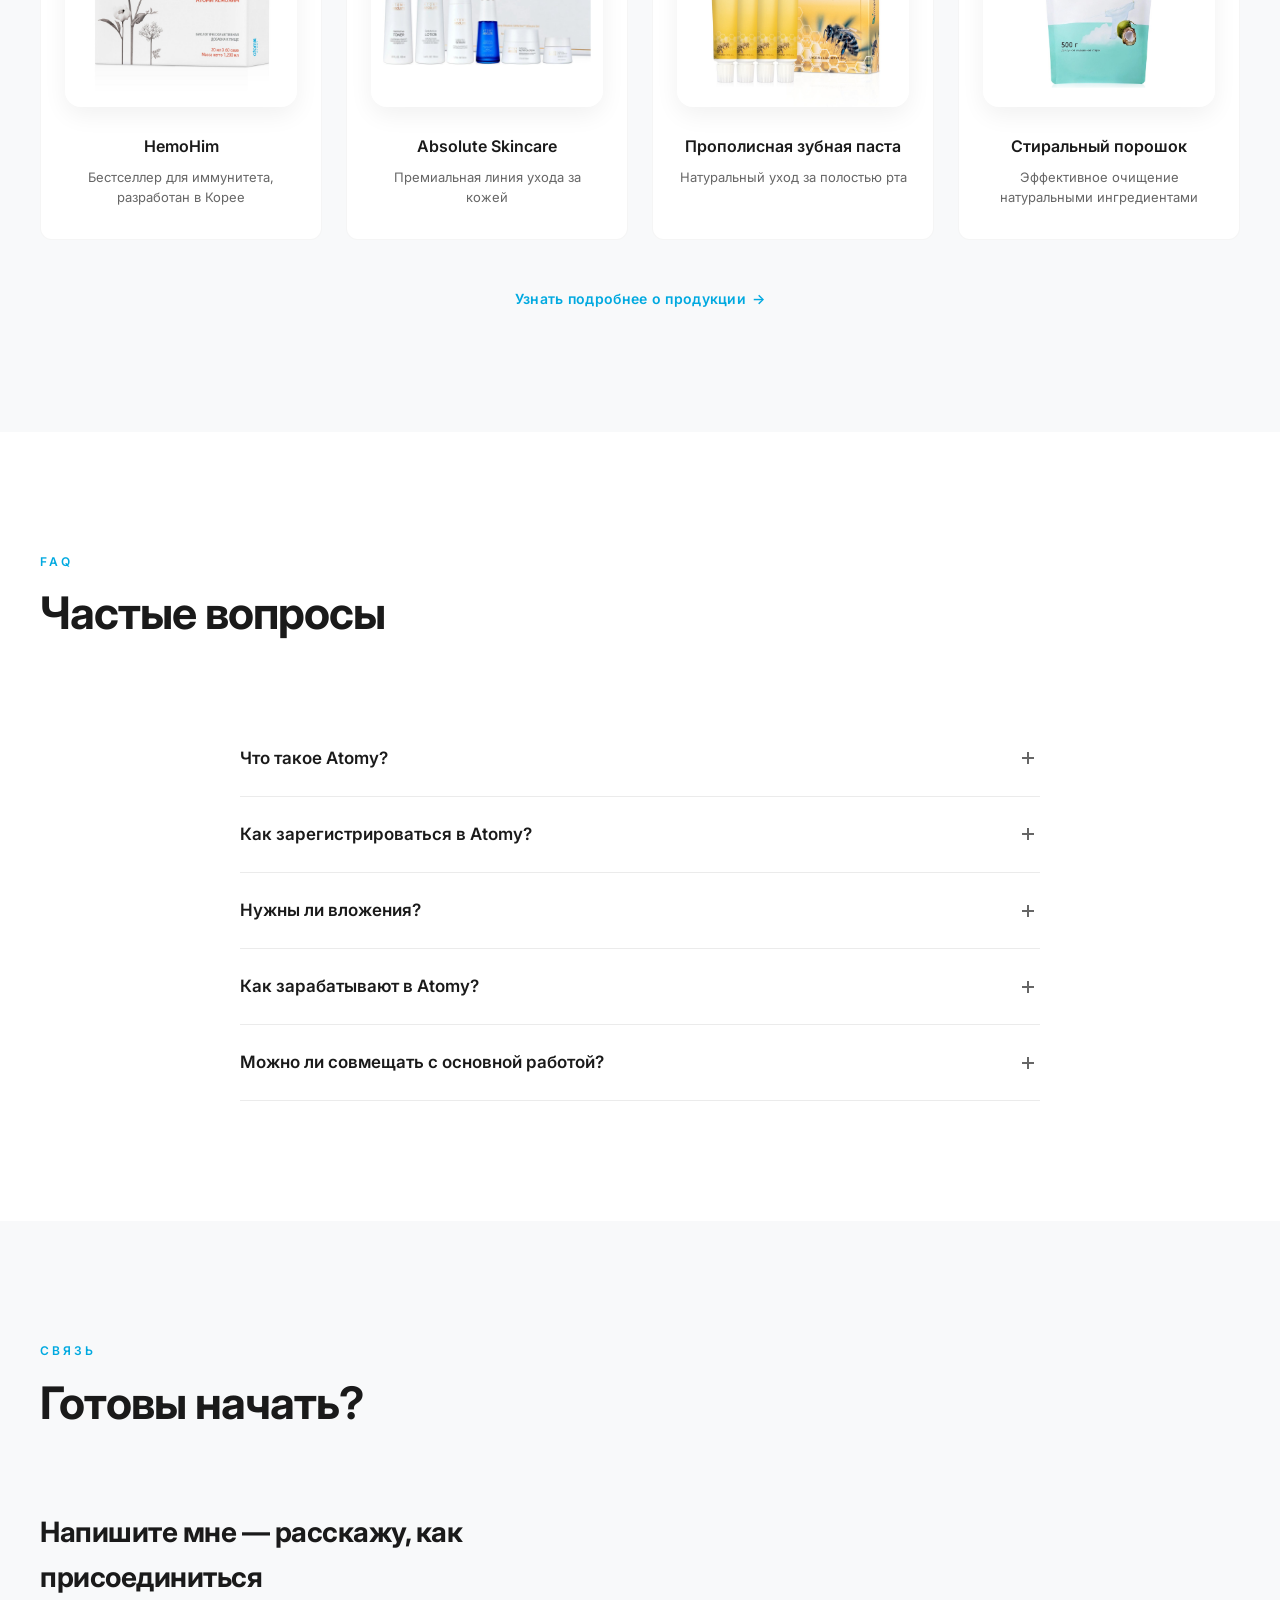
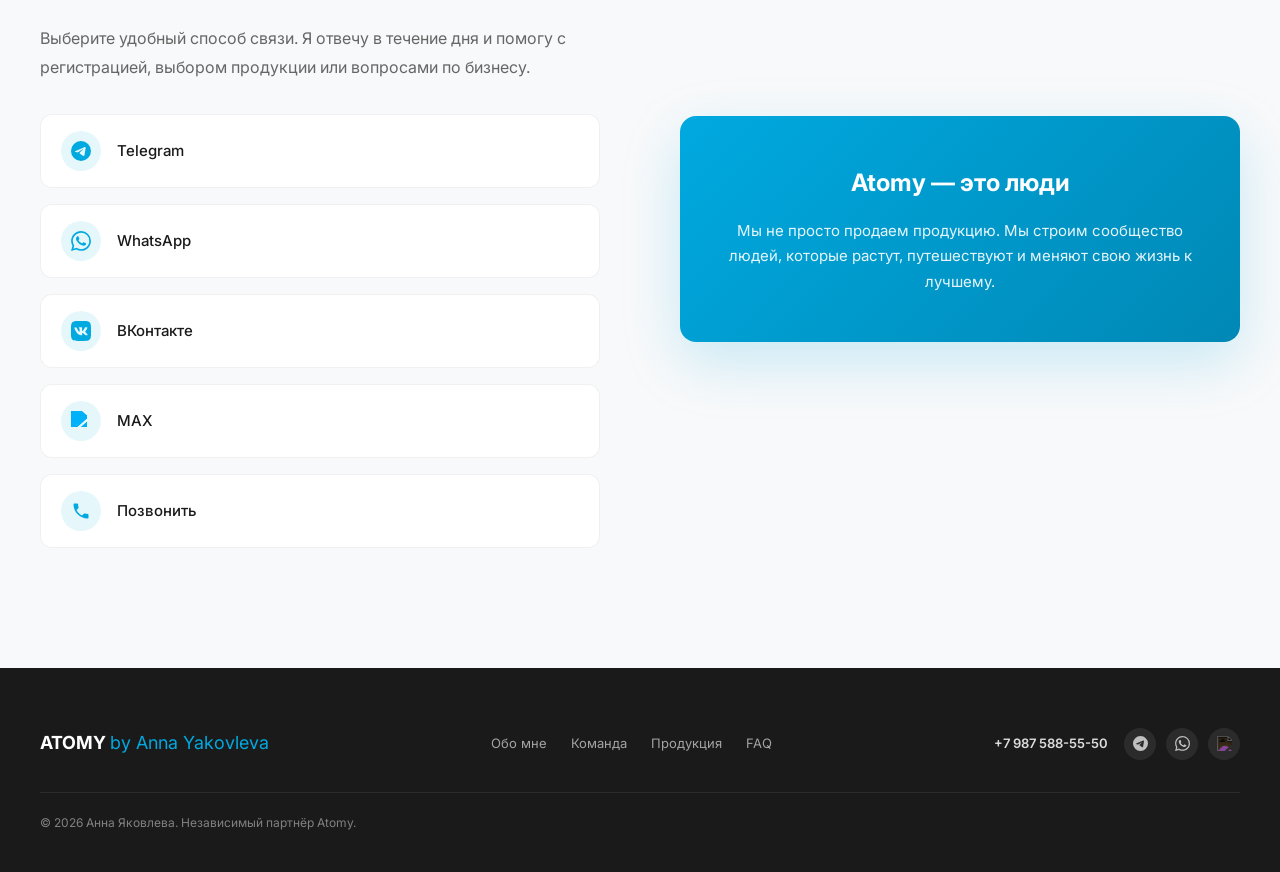
==== commit 2bc7f061: "Add files via upload" ====
--- a/index.html
+++ b/index.html
@@ -118,21 +118,21 @@
 				</div>
 				<div class="team-grid">
 					<div class="team-card reveal">
-						<img src="/assets/leaders-club-light.jpg" alt="Team">
+						<img src="/assets/leaders-club-light.jpg" alt="Team" loading="lazy">
 						<div class="team-card-body">
 							<div class="team-card-name" data-i18n="team_card_1_name">Лидерский клуб</div>
 							<div class="team-card-role" data-i18n="team_card_1_role">Регулярные встречи лидеров</div>
 						</div>
 					</div>
 					<div class="team-card reveal">
-						<img src="/assets/training-seminar.jpg" alt="Team">
+						<img src="/assets/training-seminar.jpg" alt="Team" loading="lazy">
 						<div class="team-card-body">
 							<div class="team-card-name" data-i18n="team_card_2_name">Обучение</div>
 							<div class="team-card-role" data-i18n="team_card_2_role">Zoom и офлайн форматы</div>
 						</div>
 					</div>
 					<div class="team-card reveal">
-						<img src="/assets/balkhai-family-fountain.jpg" alt="Team">
+						<img src="/assets/balkhai-family-fountain.jpg" alt="Team" loading="lazy">
 						<div class="team-card-body">
 							<div class="team-card-name" data-i18n="team_card_3_name">Балхай — большая семья</div>
 							<div class="team-card-role" data-i18n="team_card_3_role">Одна команда, которая растёт вместе</div>
@@ -153,7 +153,7 @@
 				</div>
 				<div class="events-grid">
 					<div class="event-card reveal">
-						<img src="/assets/academy-success-dark.jpg" alt="Event">
+						<img src="/assets/academy-success-dark.jpg" alt="Event" loading="lazy">
 						<div class="event-card-body">
 							<div class="event-card-tag" data-i18n="event_1_tag">Семинар</div>
 							<div class="event-card-title" data-i18n="event_1_title">Академия Успеха</div>
@@ -161,7 +161,7 @@
 						</div>
 					</div>
 					<div class="event-card reveal">
-						<img src="/assets/star-zoom-call.jpg" alt="Event">
+						<img src="/assets/star-zoom-call.jpg" alt="Event" loading="lazy">
 						<div class="event-card-body">
 							<div class="event-card-tag" data-i18n="event_2_tag">Онлайн</div>
 							<div class="event-card-title" data-i18n="event_2_title">Star Zoom</div>
@@ -169,7 +169,7 @@
 						</div>
 					</div>
 					<div class="event-card reveal">
-						<img src="/assets/health-days-sofa.jpg" alt="Event">
+						<img src="/assets/health-days-sofa.jpg" alt="Event" loading="lazy">
 						<div class="event-card-body">
 							<div class="event-card-tag" data-i18n="event_3_tag">Мастер-класс</div>
 							<div class="event-card-title" data-i18n="event_3_title">Дни здоровья и красоты</div>
@@ -191,22 +191,22 @@
 				</div>
 				<div class="products-grid">
 					<div class="product-card reveal">
-						<img src="/assets/prod-hemohim.jpg" alt="HemoHim">
+						<img src="/assets/prod-hemohim.jpg" alt="HemoHim" loading="lazy">
 						<div class="product-card-name" data-i18n="prod_1_name">HemoHim</div>
 						<div class="product-card-desc" data-i18n="prod_1_desc">Бестселлер для иммунитета, разработан в Корее</div>
 					</div>
 					<div class="product-card reveal">
-						<img src="/assets/prod-skincare.jpg" alt="Skincare">
+						<img src="/assets/prod-skincare.jpg" alt="Skincare" loading="lazy">
 						<div class="product-card-name" data-i18n="prod_2_name">Absolute Skincare</div>
 						<div class="product-card-desc" data-i18n="prod_2_desc">Премиальная линия ухода за кожей</div>
 					</div>
 					<div class="product-card reveal">
-						<img src="/assets/prod-toothpaste.jpg" alt="Toothpaste">
+						<img src="/assets/prod-toothpaste.jpg" alt="Toothpaste" loading="lazy">
 						<div class="product-card-name" data-i18n="prod_3_name">Прополисная зубная паста</div>
 						<div class="product-card-desc" data-i18n="prod_3_desc">Натуральный уход за полостью рта</div>
 					</div>
 					<div class="product-card reveal">
-						<img src="/assets/prod-powder.jpg" alt="Стиральный порошок">
+						<img src="/assets/prod-powder.jpg" alt="Стиральный порошок" loading="lazy">
 						<div class="product-card-name" data-i18n="prod_4_name">Стиральный порошок</div>
 						<div class="product-card-desc" data-i18n="prod_4_desc">Эффективное очищение натуральными ингредиентами</div>
 					</div>
@@ -224,6 +224,10 @@
 					<h2 class="section-title" data-i18n="faq_title">Частые вопросы</h2>
 				</div>
 				<div class="faq-list">
+					<div class="faq-item reveal">
+						<div class="faq-question"><span data-i18n="faq_0_q">Что такое Atomy?</span><div class="faq-icon"></div></div>
+						<div class="faq-answer" data-i18n="faq_0_a">Atomy — международная корейская компания прямых продаж, которая производит товары для здоровья, красоты и дома. Работает более чем в 50 странах, а её продукция известна принципом «абсолютное качество — абсолютная цена»: без переплат за рекламу и посредников.</div>
+					</div>
 					<div class="faq-item reveal">
 						<div class="faq-question"><span data-i18n="faq_1_q">Как зарегистрироваться в Atomy?</span><div class="faq-icon"></div></div>
 						<div class="faq-answer" data-i18n="faq_1_a">Регистрация бесплатная. Напишите мне в удобный мессенджер — я вышлю ссылку и помогу пройти все шаги.</div>
@@ -268,7 +272,7 @@
 								<span>ВКонтакте</span>
 							</a>
 							<a href="https://max.ru/u/f9LHodD0cOKiXM_1X1DjYDNGqhqO5cUdzy9SRB9Mv2J940aaUgwwtaZtCA4" class="contact-link" target="_blank" rel="noopener">
-								<div class="contact-link-icon"><img src="https://maxicons.ru/icons/Max_logo_black.svg" alt="MAX" class="max-icon-img"></div>
+								<div class="contact-link-icon"><img src="https://maxicons.ru/icons/Max_logo_black.svg" alt="MAX" class="max-icon-img" loading="lazy"></div>
 								<span>MAX</span>
 							</a>
 							<a href="tel:+79875885550" class="contact-link">
@@ -304,7 +308,7 @@
 						<div class="footer-social">
 							<a href="https://t.me/Anna_shugaroom" target="_blank" rel="noopener" aria-label="Telegram"><svg viewBox="0 0 24 24" fill="currentColor"><path d="M11.944 0A12 12 0 0 0 0 12a12 12 0 0 0 12 12 12 12 0 0 0 12-12A12 12 0 0 0 12 0a12 12 0 0 0-.056 0zm4.962 7.224c.1-.002.321.023.465.14a.506.506 0 0 1 .171.325c.016.093.036.306.02.472-.18 1.898-.962 6.502-1.36 8.627-.168.9-.499 1.201-.82 1.23-.696.065-1.225-.46-1.9-.902-1.056-.693-1.653-1.124-2.678-1.8-1.185-.78-.417-1.21.258-1.91.177-.184 3.247-2.977 3.307-3.23.007-.032.014-.15-.056-.212s-.174-.041-.249-.024c-.106.024-1.793 1.14-5.061 3.345-.48.33-.913.49-1.302.48-.428-.008-1.252-.241-1.865-.44-.752-.245-1.349-.374-1.297-.789.027-.216.325-.437.893-.663 3.498-1.524 5.83-2.529 6.998-3.014 3.332-1.386 4.025-1.627 4.476-1.635z"/></svg></a>
 							<a href="https://wa.me/79875885550" target="_blank" rel="noopener" aria-label="WhatsApp"><svg viewBox="0 0 24 24" fill="currentColor"><path d="M17.472 14.382c-.297-.149-1.758-.867-2.03-.967-.273-.099-.471-.148-.67.15-.197.297-.767.966-.94 1.164-.173.199-.347.223-.644.075-.297-.15-1.255-.463-2.39-1.475-.883-.788-1.48-1.761-1.653-2.059-.173-.297-.018-.458.13-.606.134-.133.298-.347.446-.52.149-.174.198-.298.298-.497.099-.198.05-.371-.025-.52-.075-.149-.669-1.612-.916-2.207-.242-.579-.487-.5-.669-.51-.173-.008-.371-.01-.57-.01-.198 0-.52.074-.792.372-.272.297-1.04 1.016-1.04 2.479 0 1.462 1.065 2.875 1.213 3.074.149.198 2.096 3.2 5.077 4.487.709.306 1.262.489 1.694.625.712.227 1.36.195 1.871.118.571-.085 1.758-.719 2.006-1.413.248-.694.248-1.289.173-1.413-.074-.124-.272-.198-.57-.347m-5.421 7.403h-.004a9.87 9.87 0 01-5.031-1.378l-.361-.214-3.741.982.998-3.648-.235-.374a9.86 9.86 0 01-1.51-5.26c.001-5.45 4.436-9.884 9.888-9.884 2.64 0 5.122 1.03 6.988 2.898a9.825 9.825 0 012.893 6.994c-.003 5.45-4.437 9.884-9.885 9.884m8.413-18.297A11.815 11.815 0 0012.05 0C5.495 0 .16 5.335.157 11.892c0 2.096.547 4.142 1.588 5.945L.057 24l6.305-1.654a11.882 11.882 0 005.683 1.448h.005c6.554 0 11.89-5.335 11.893-11.893a11.821 11.821 0 00-3.48-8.413z"/></svg></a>
-							<a href="https://max.ru/u/f9LHodD0cOKiXM_1X1DjYDNGqhqO5cUdzy9SRB9Mv2J940aaUgwwtaZtCA4" target="_blank" rel="noopener" aria-label="MAX"><img src="https://maxicons.ru/icons/Max_logo_black.svg" alt="MAX" class="footer-max-icon"></a>
+							<a href="https://max.ru/u/f9LHodD0cOKiXM_1X1DjYDNGqhqO5cUdzy9SRB9Mv2J940aaUgwwtaZtCA4" target="_blank" rel="noopener" aria-label="MAX"><img src="https://maxicons.ru/icons/Max_logo_black.svg" alt="MAX" class="footer-max-icon" loading="lazy"></a>
 						</div>
 					</div>
 				</div>
@@ -356,12 +360,32 @@
 				if (sessionStorage.getItem('atomy_preloaded')) {
 				preloader.style.display = 'none';
 				} else {
-				window.addEventListener('load', () => {
-				setTimeout(() => {
+				const hidePreloader = () => {
 				preloader.classList.add('hidden');
 				sessionStorage.setItem('atomy_preloaded', '1');
-				}, 1400);
-				});
+				};
+				/* Раньше ждали window 'load' — а это событие срабатывает только когда ВСЕ
+				картинки на странице докачались до конца, включая те, что ниже экрана.
+				На мобильном интернете это может занимать намного дольше, чем на вайфае
+				или в эмуляторе, и заставка "зависала" на весь этот срок, хотя сама
+				страница уже отрисована и доступна для скролла.
+
+				Теперь ждём КОНКРЕТНО ключевое фото (Анна у карты мира, она же в hero-фоне)
+				— чтобы занавес не падал раньше, чем человек реально увидит её фото — но
+				не дольше 5 секунд в любом случае, чтобы не зависнуть на плохой связи. */
+				let domReady = document.readyState !== 'loading';
+				let photoReady = false;
+				const tryHide = () => { if (domReady && photoReady) hidePreloader(); };
+
+				if (!domReady) {
+				document.addEventListener('DOMContentLoaded', () => { domReady = true; tryHide(); });
+				}
+
+				const criticalPhoto = new Image();
+				criticalPhoto.onload = criticalPhoto.onerror = () => { photoReady = true; tryHide(); };
+				criticalPhoto.src = '/assets/anna-portrait-office.jpg';
+
+				setTimeout(hidePreloader, 5000);
 				}
 
 				const revealObserver = new IntersectionObserver((entries) => {
@@ -441,6 +465,16 @@
 				else header.classList.remove('scrolled');
 				});
 
+				/* Прогреваем в фоне остальные страницы сайта (без спешки, низкий приоритет),
+				чтобы переход по меню на них открывался мгновенно, без ожидания */
+				const prefetchPages = ['/team/', '/events/', '/products/', '/faq/', '/register/', '/anna/'];
+				prefetchPages.forEach(href => {
+				const link = document.createElement('link');
+				link.rel = 'prefetch';
+				link.href = href;
+				document.head.appendChild(link);
+				});
+
 				const mobileMenuBtn = document.getElementById('mobileMenuBtn');
 				const mobileNav = document.getElementById('mobileNav');
 				mobileMenuBtn.addEventListener('click', () => mobileNav.classList.toggle('open'));
--- a/css/style.css
+++ b/css/style.css
@@ -230,8 +230,9 @@
   border-top: 1px solid rgba(0, 0, 0, .08);
   border-radius: 0;
   text-align: center;
-  font-size: 14px;
-  font-weight: 600;
+  font-size: 13px;
+  font-weight: 400;
+  color: var(--ts);
   background: transparent;
 }
 
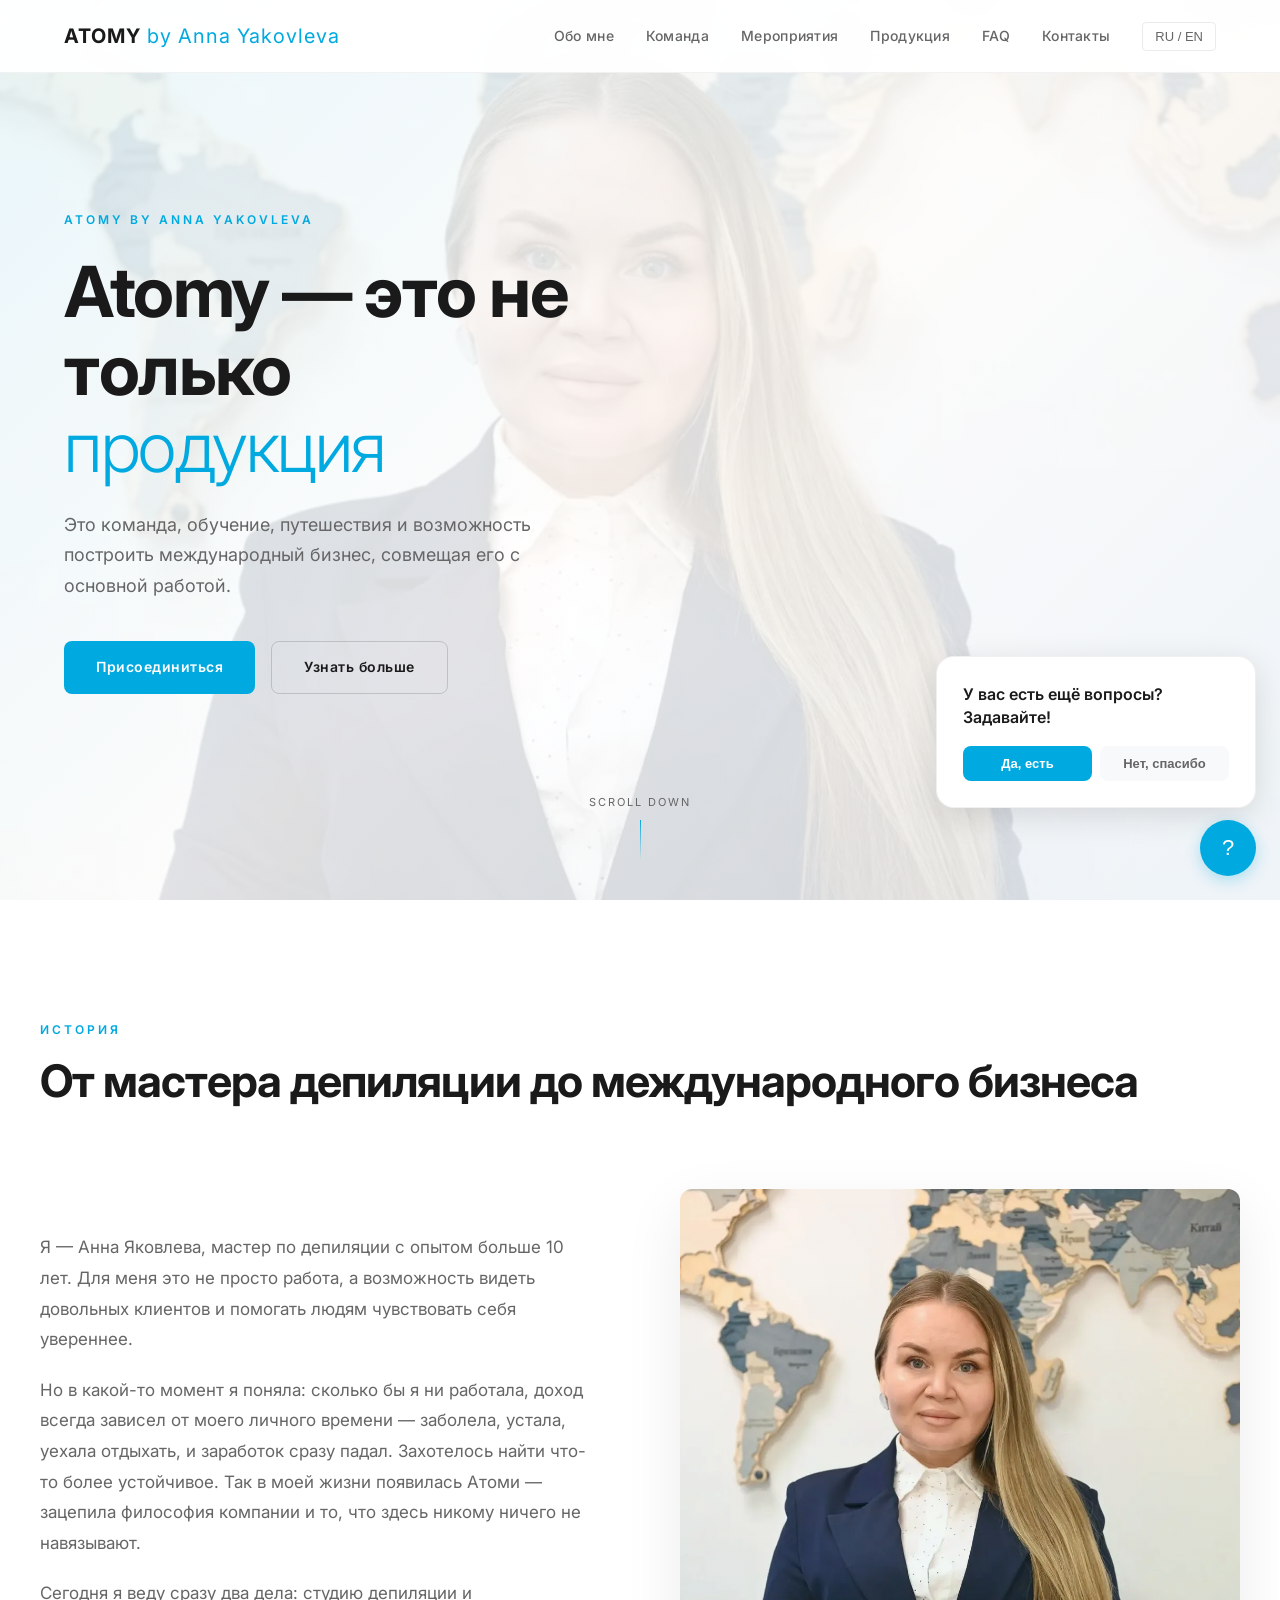
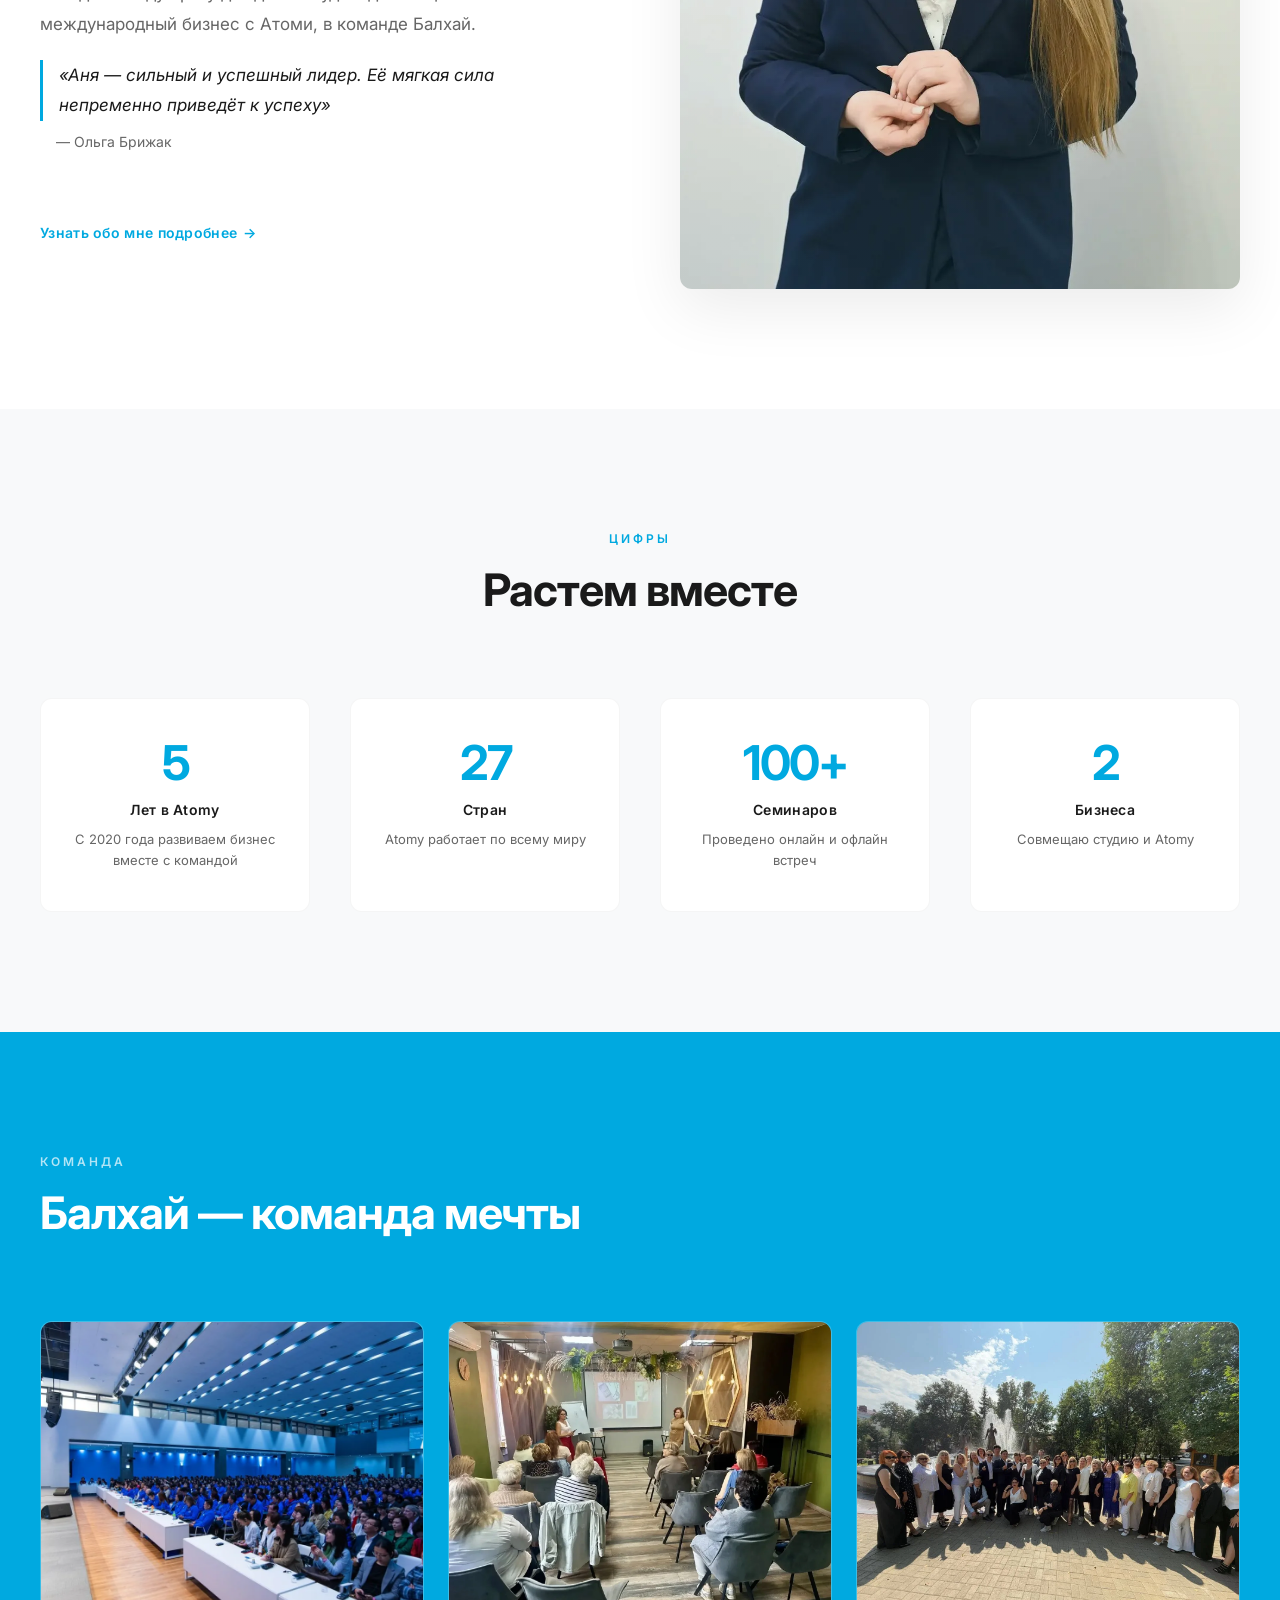
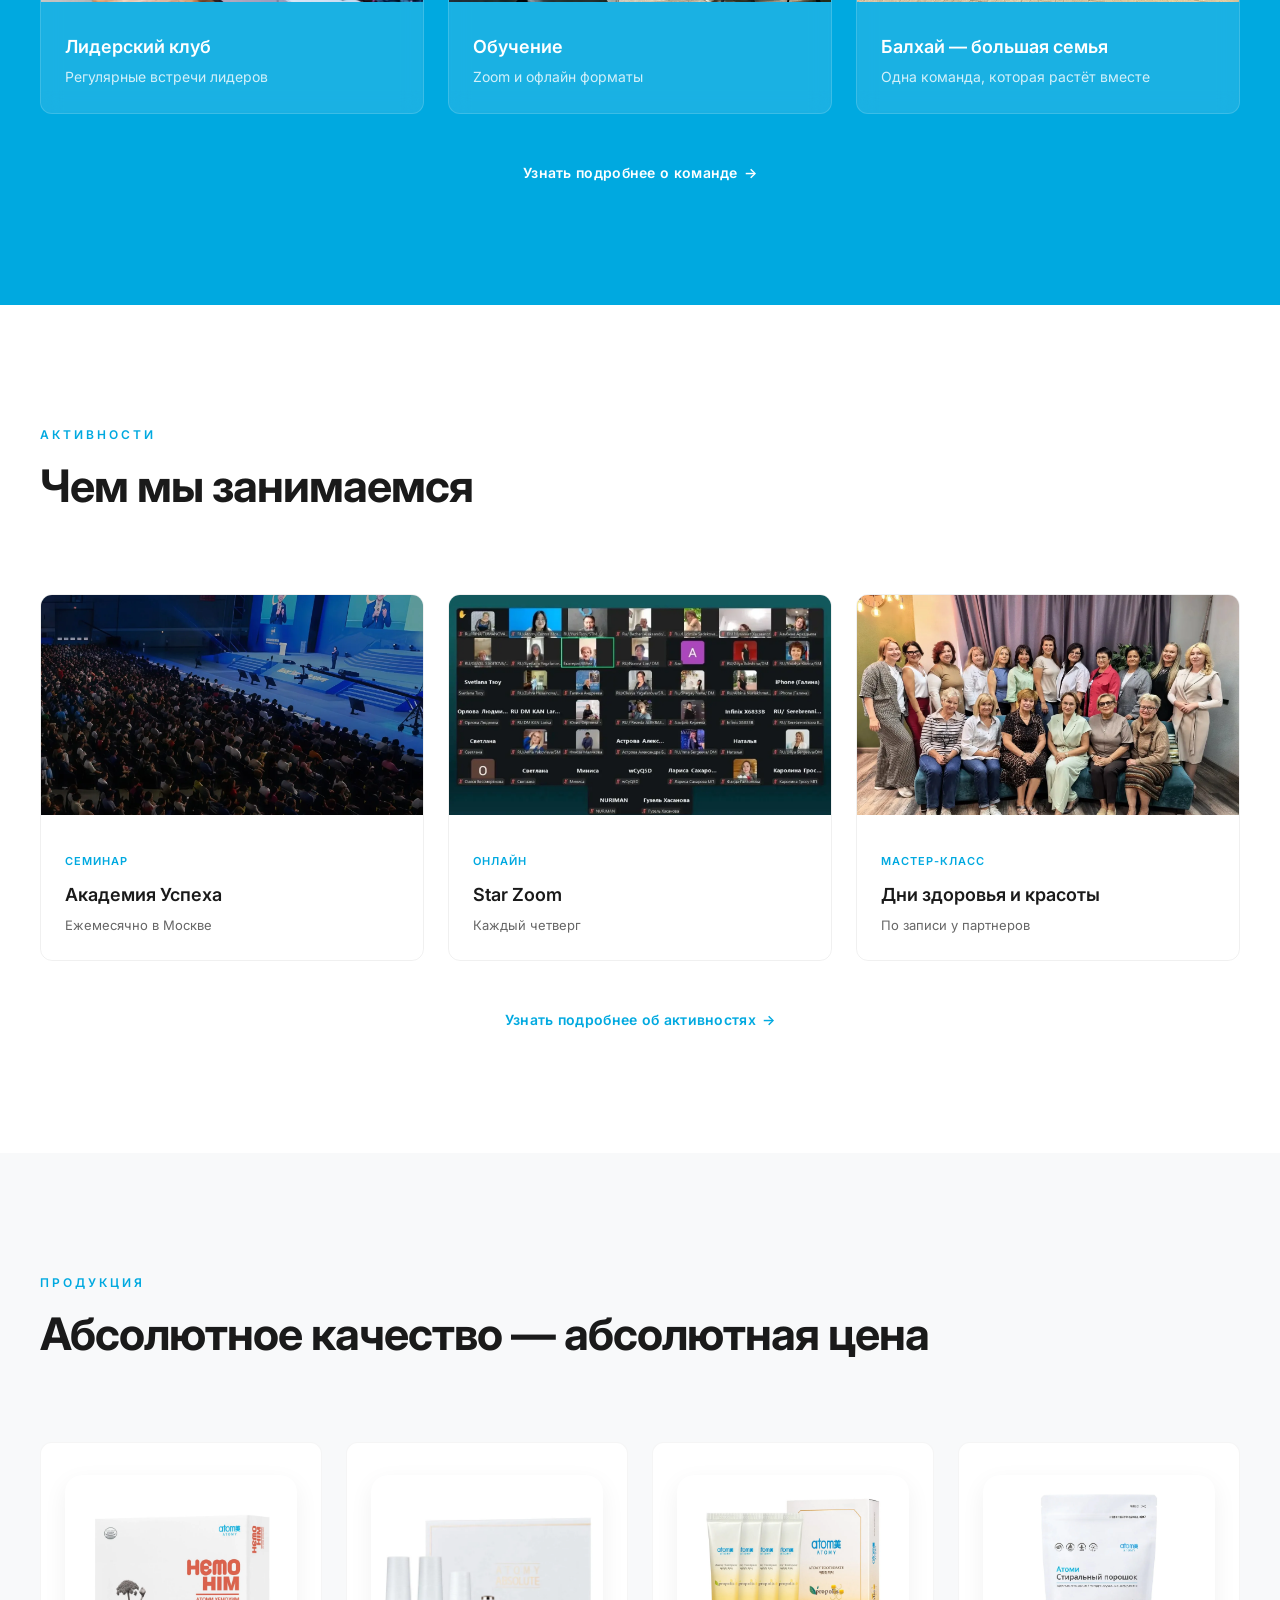
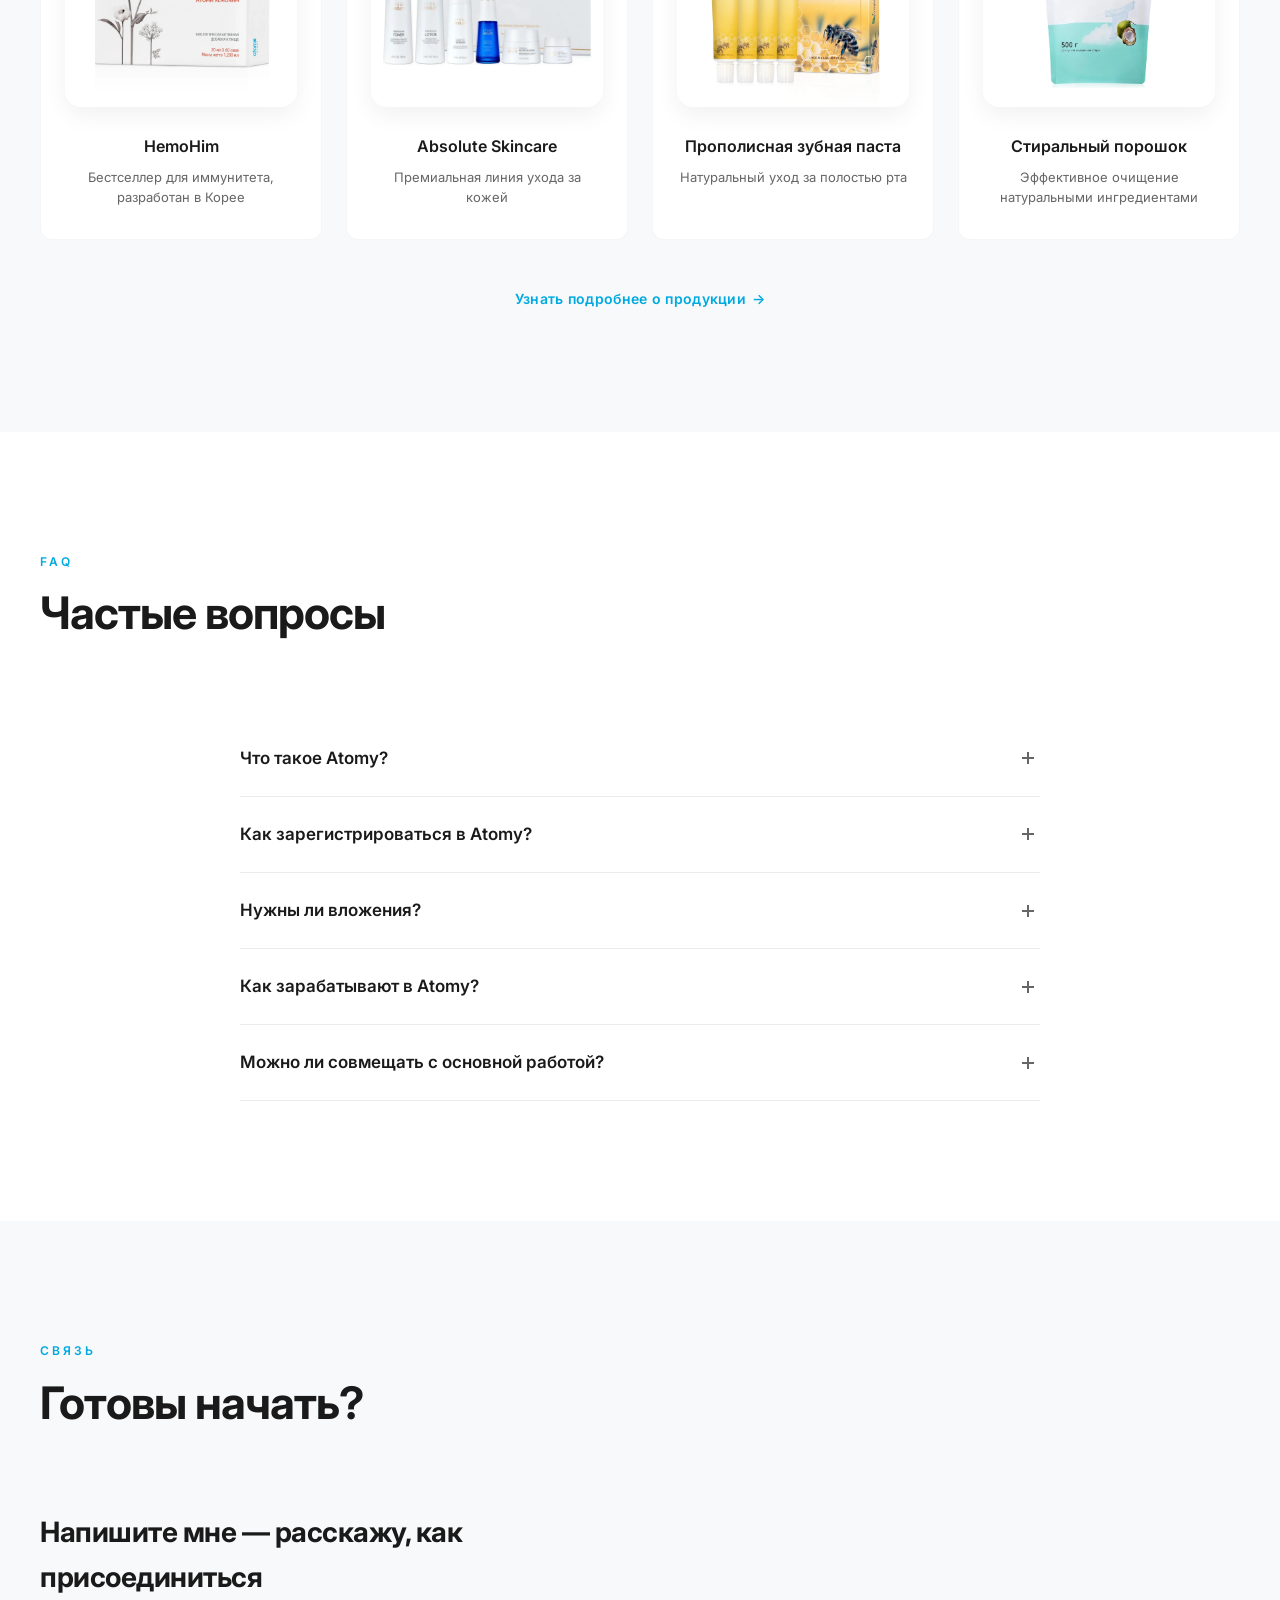
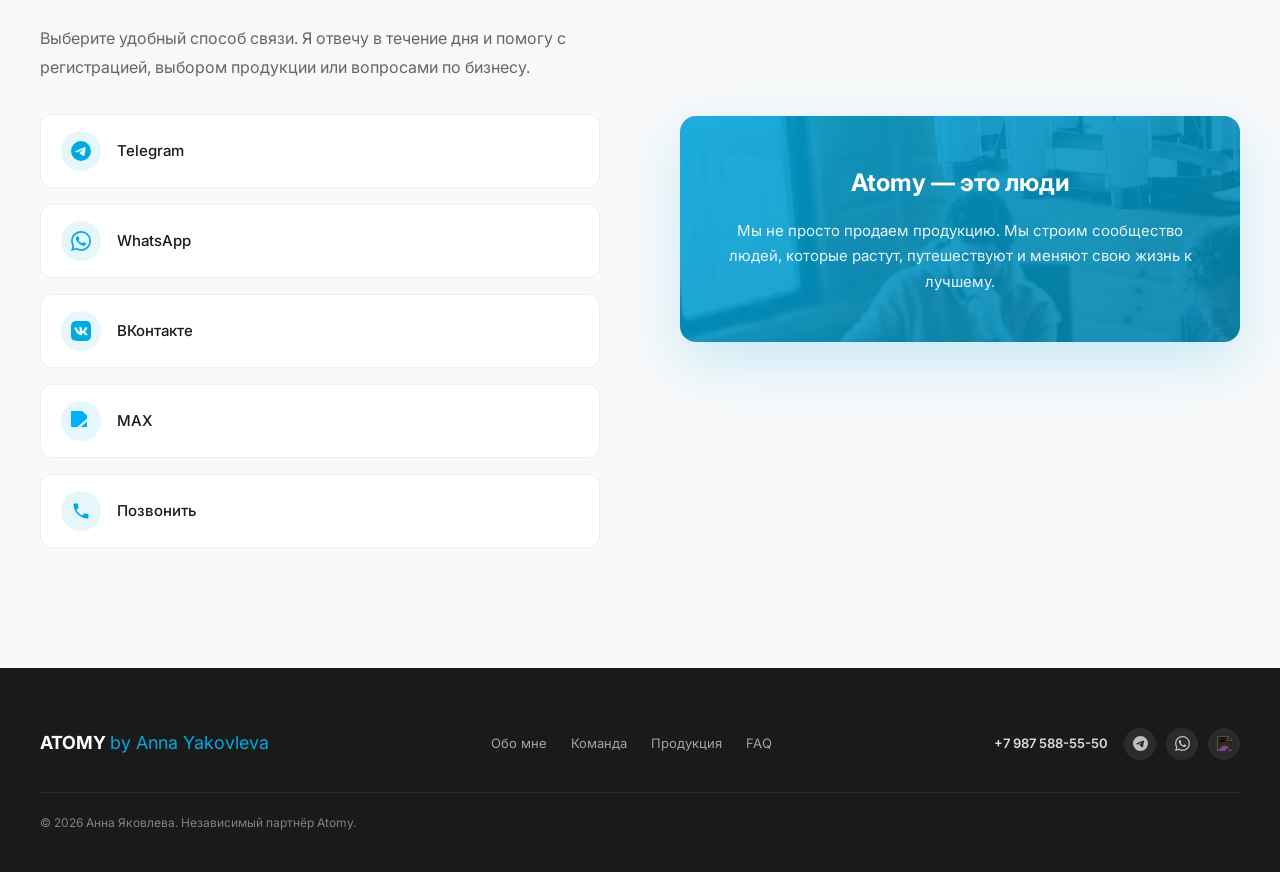
==== commit e6eed94f: "Add files via upload" ====
--- a/index.html
+++ b/index.html
@@ -73,7 +73,7 @@
 						<a href="/anna/" class="btn-more" data-i18n="btn_more_anna">Узнать обо мне подробнее</a>
 					</div>
 					<div class="about-img reveal">
-						<img src="/assets/anna-portrait-office.jpg" alt="Anna Yakovleva">
+						<img src="/assets/anna-portrait-office.webp" alt="Anna Yakovleva">
 					</div>
 				</div>
 			</div>
@@ -118,21 +118,21 @@
 				</div>
 				<div class="team-grid">
 					<div class="team-card reveal">
-						<img src="/assets/leaders-club-light.jpg" alt="Team" loading="lazy">
+						<img src="/assets/leaders-club-light.webp" alt="Team" loading="lazy">
 						<div class="team-card-body">
 							<div class="team-card-name" data-i18n="team_card_1_name">Лидерский клуб</div>
 							<div class="team-card-role" data-i18n="team_card_1_role">Регулярные встречи лидеров</div>
 						</div>
 					</div>
 					<div class="team-card reveal">
-						<img src="/assets/training-seminar.jpg" alt="Team" loading="lazy">
+						<img src="/assets/training-seminar.webp" alt="Team" loading="lazy">
 						<div class="team-card-body">
 							<div class="team-card-name" data-i18n="team_card_2_name">Обучение</div>
 							<div class="team-card-role" data-i18n="team_card_2_role">Zoom и офлайн форматы</div>
 						</div>
 					</div>
 					<div class="team-card reveal">
-						<img src="/assets/balkhai-family-fountain.jpg" alt="Team" loading="lazy">
+						<img src="/assets/balkhai-family-fountain.webp" alt="Team" loading="lazy">
 						<div class="team-card-body">
 							<div class="team-card-name" data-i18n="team_card_3_name">Балхай — большая семья</div>
 							<div class="team-card-role" data-i18n="team_card_3_role">Одна команда, которая растёт вместе</div>
@@ -153,7 +153,7 @@
 				</div>
 				<div class="events-grid">
 					<div class="event-card reveal">
-						<img src="/assets/academy-success-dark.jpg" alt="Event" loading="lazy">
+						<img src="/assets/academy-success-dark.webp" alt="Event" loading="lazy">
 						<div class="event-card-body">
 							<div class="event-card-tag" data-i18n="event_1_tag">Семинар</div>
 							<div class="event-card-title" data-i18n="event_1_title">Академия Успеха</div>
@@ -161,7 +161,7 @@
 						</div>
 					</div>
 					<div class="event-card reveal">
-						<img src="/assets/star-zoom-call.jpg" alt="Event" loading="lazy">
+						<img src="/assets/star-zoom-call.webp" alt="Event" loading="lazy">
 						<div class="event-card-body">
 							<div class="event-card-tag" data-i18n="event_2_tag">Онлайн</div>
 							<div class="event-card-title" data-i18n="event_2_title">Star Zoom</div>
@@ -169,7 +169,7 @@
 						</div>
 					</div>
 					<div class="event-card reveal">
-						<img src="/assets/health-days-sofa.jpg" alt="Event" loading="lazy">
+						<img src="/assets/health-days-sofa.webp" alt="Event" loading="lazy">
 						<div class="event-card-body">
 							<div class="event-card-tag" data-i18n="event_3_tag">Мастер-класс</div>
 							<div class="event-card-title" data-i18n="event_3_title">Дни здоровья и красоты</div>
@@ -191,22 +191,22 @@
 				</div>
 				<div class="products-grid">
 					<div class="product-card reveal">
-						<img src="/assets/prod-hemohim.jpg" alt="HemoHim" loading="lazy">
+						<img src="/assets/prod-hemohim.webp" alt="HemoHim" loading="lazy">
 						<div class="product-card-name" data-i18n="prod_1_name">HemoHim</div>
 						<div class="product-card-desc" data-i18n="prod_1_desc">Бестселлер для иммунитета, разработан в Корее</div>
 					</div>
 					<div class="product-card reveal">
-						<img src="/assets/prod-skincare.jpg" alt="Skincare" loading="lazy">
+						<img src="/assets/prod-skincare.webp" alt="Skincare" loading="lazy">
 						<div class="product-card-name" data-i18n="prod_2_name">Absolute Skincare</div>
 						<div class="product-card-desc" data-i18n="prod_2_desc">Премиальная линия ухода за кожей</div>
 					</div>
 					<div class="product-card reveal">
-						<img src="/assets/prod-toothpaste.jpg" alt="Toothpaste" loading="lazy">
+						<img src="/assets/prod-toothpaste.webp" alt="Toothpaste" loading="lazy">
 						<div class="product-card-name" data-i18n="prod_3_name">Прополисная зубная паста</div>
 						<div class="product-card-desc" data-i18n="prod_3_desc">Натуральный уход за полостью рта</div>
 					</div>
 					<div class="product-card reveal">
-						<img src="/assets/prod-powder.jpg" alt="Стиральный порошок" loading="lazy">
+						<img src="/assets/prod-powder.webp" alt="Стиральный порошок" loading="lazy">
 						<div class="product-card-name" data-i18n="prod_4_name">Стиральный порошок</div>
 						<div class="product-card-desc" data-i18n="prod_4_desc">Эффективное очищение натуральными ингредиентами</div>
 					</div>
@@ -383,7 +383,7 @@
 
 				const criticalPhoto = new Image();
 				criticalPhoto.onload = criticalPhoto.onerror = () => { photoReady = true; tryHide(); };
-				criticalPhoto.src = '/assets/anna-portrait-office.jpg';
+				criticalPhoto.src = '/assets/anna-portrait-office.webp';
 
 				setTimeout(hidePreloader, 5000);
 				}
--- a/css/style.css
+++ b/css/style.css
@@ -258,7 +258,7 @@
   content: '';
   position: absolute;
   inset: 0;
-  background: url('/assets/anna-portrait-office.jpg') center 20%/cover;
+  background: url('/assets/anna-portrait-office.webp') center 20%/cover;
   opacity: .14;
 }
 
@@ -576,6 +576,7 @@
   width: 100%;
   height: 280px;
   object-fit: cover;
+  background: var(--bl);
 }
 
 .team-card-body {
@@ -617,6 +618,7 @@
   width: 100%;
   height: 220px;
   object-fit: cover;
+  background: var(--bl);
   transition: transform .6s ease;
 }
 
@@ -682,6 +684,7 @@
   object-fit: cover;
   margin-bottom: 20px;
   border-radius: 16px;
+  background: var(--bl);
   box-shadow: 0 8px 24px rgba(0, 0, 0, .06);
 }
 
@@ -870,7 +873,7 @@
   content: '';
   position: absolute;
   inset: 0;
-  background: url('https://images.unsplash.com/photo-1521737711867-e3b97375f902?w=800&q=80') center/cover;
+  background: url('/assets/atomy-is-people.webp') center 20%/cover;
   opacity: .15;
 }
 
@@ -1207,6 +1210,7 @@
   aspect-ratio: 4 / 5;
   object-fit: cover;
   border-radius: 14px;
+  background: var(--bl);
   box-shadow: 0 20px 60px rgba(0, 0, 0, .1);
   display: block;
 }
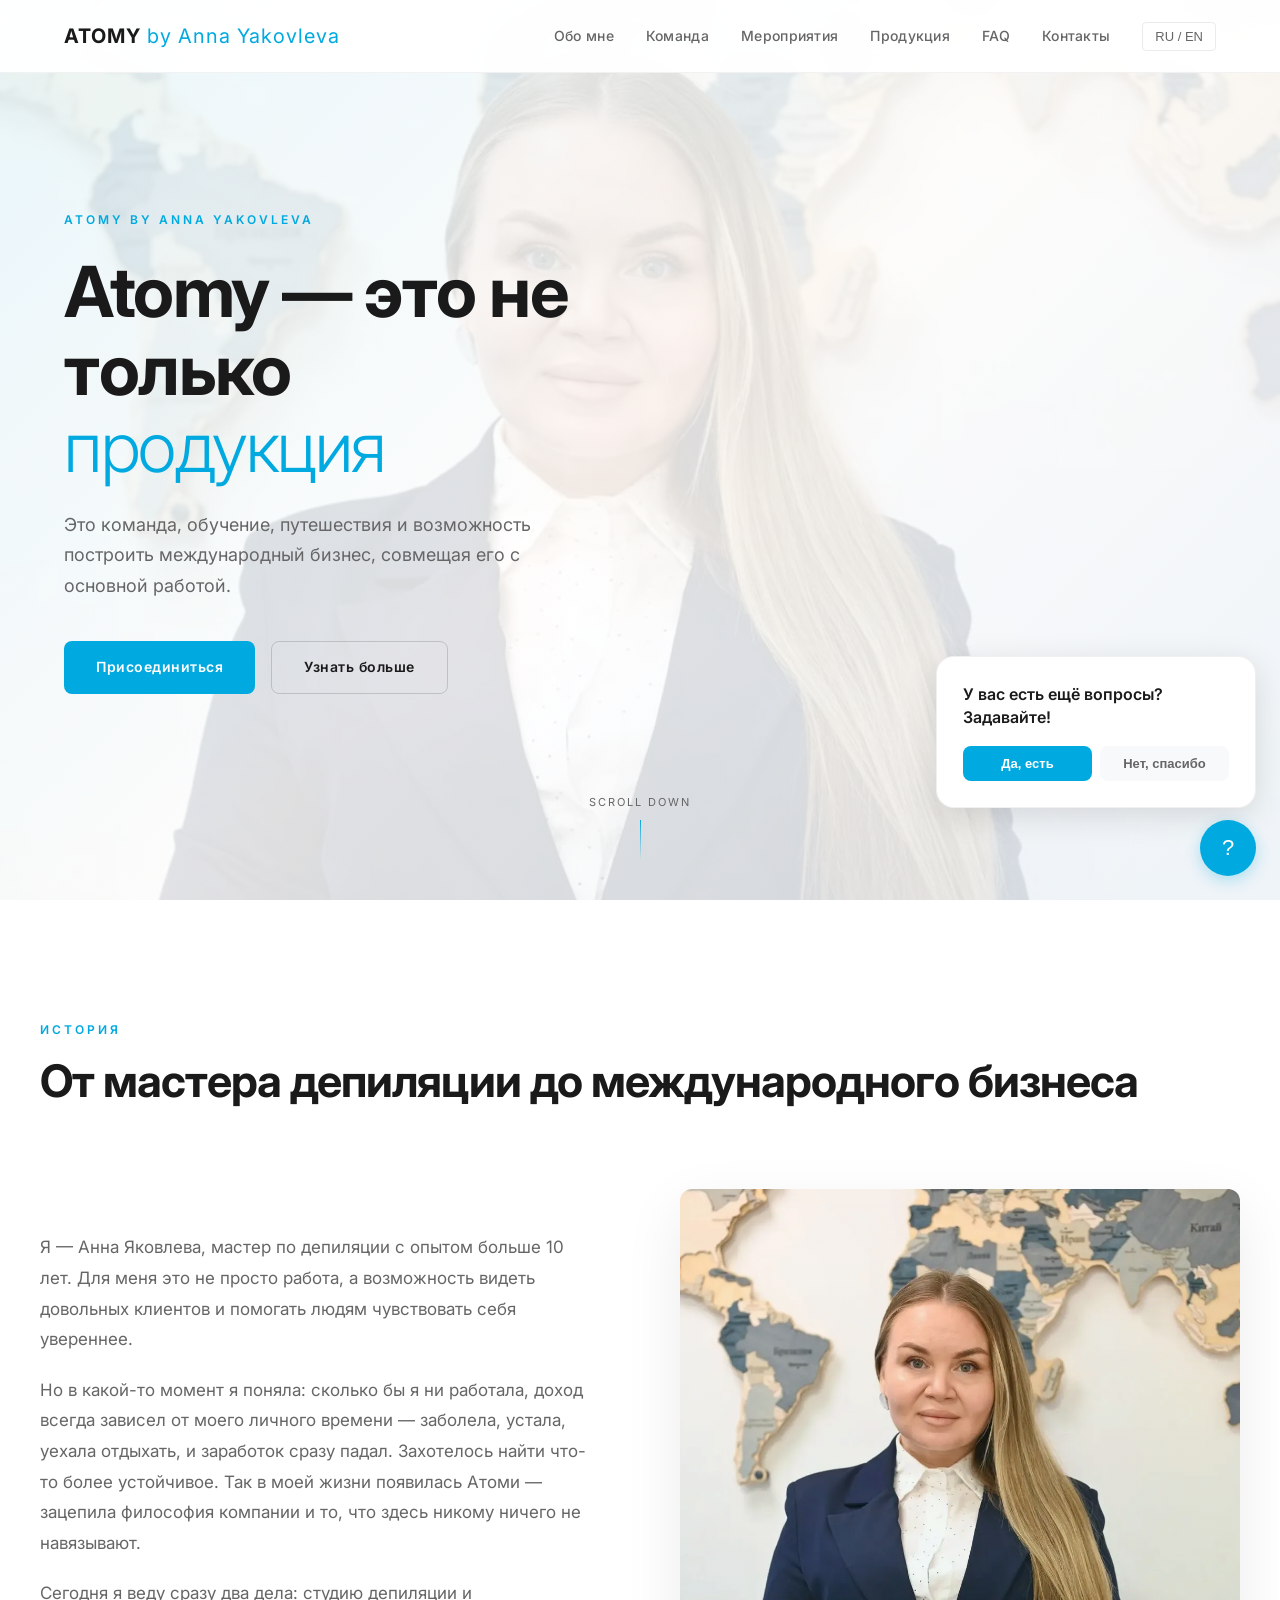
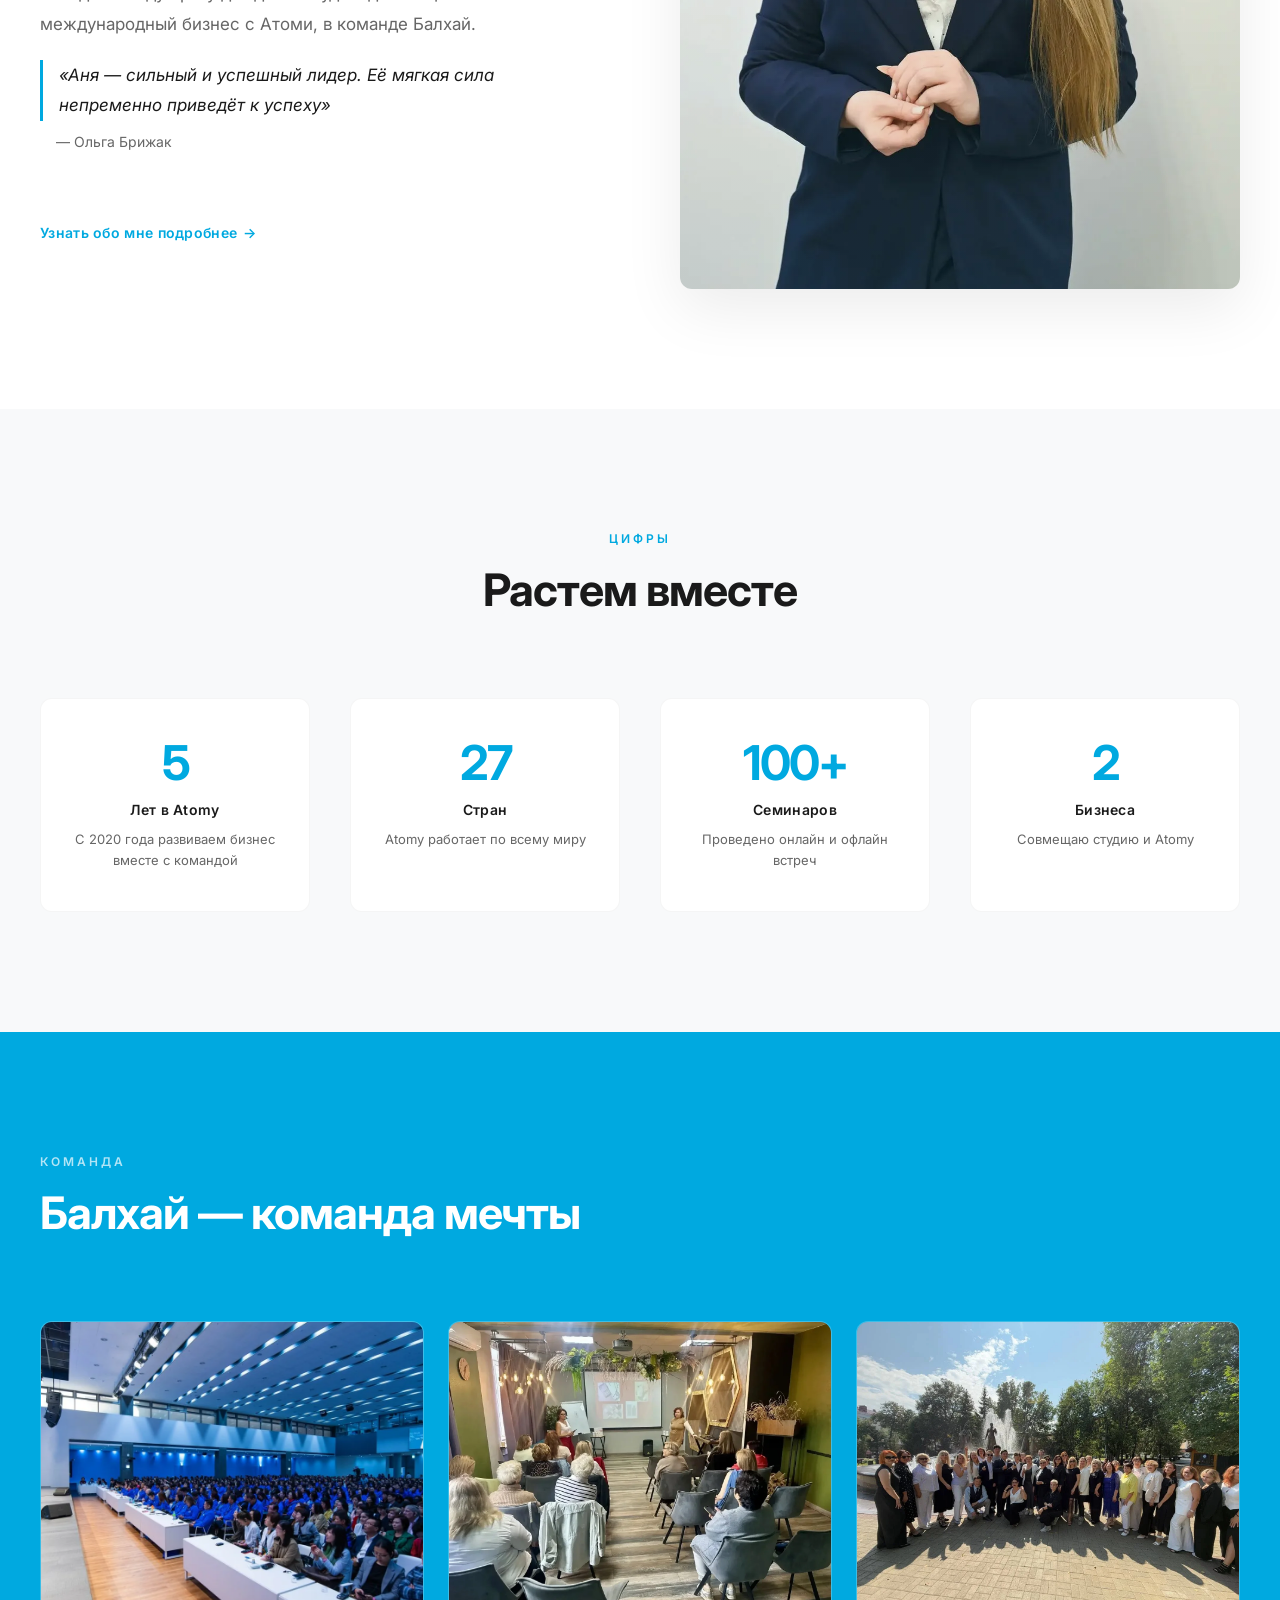
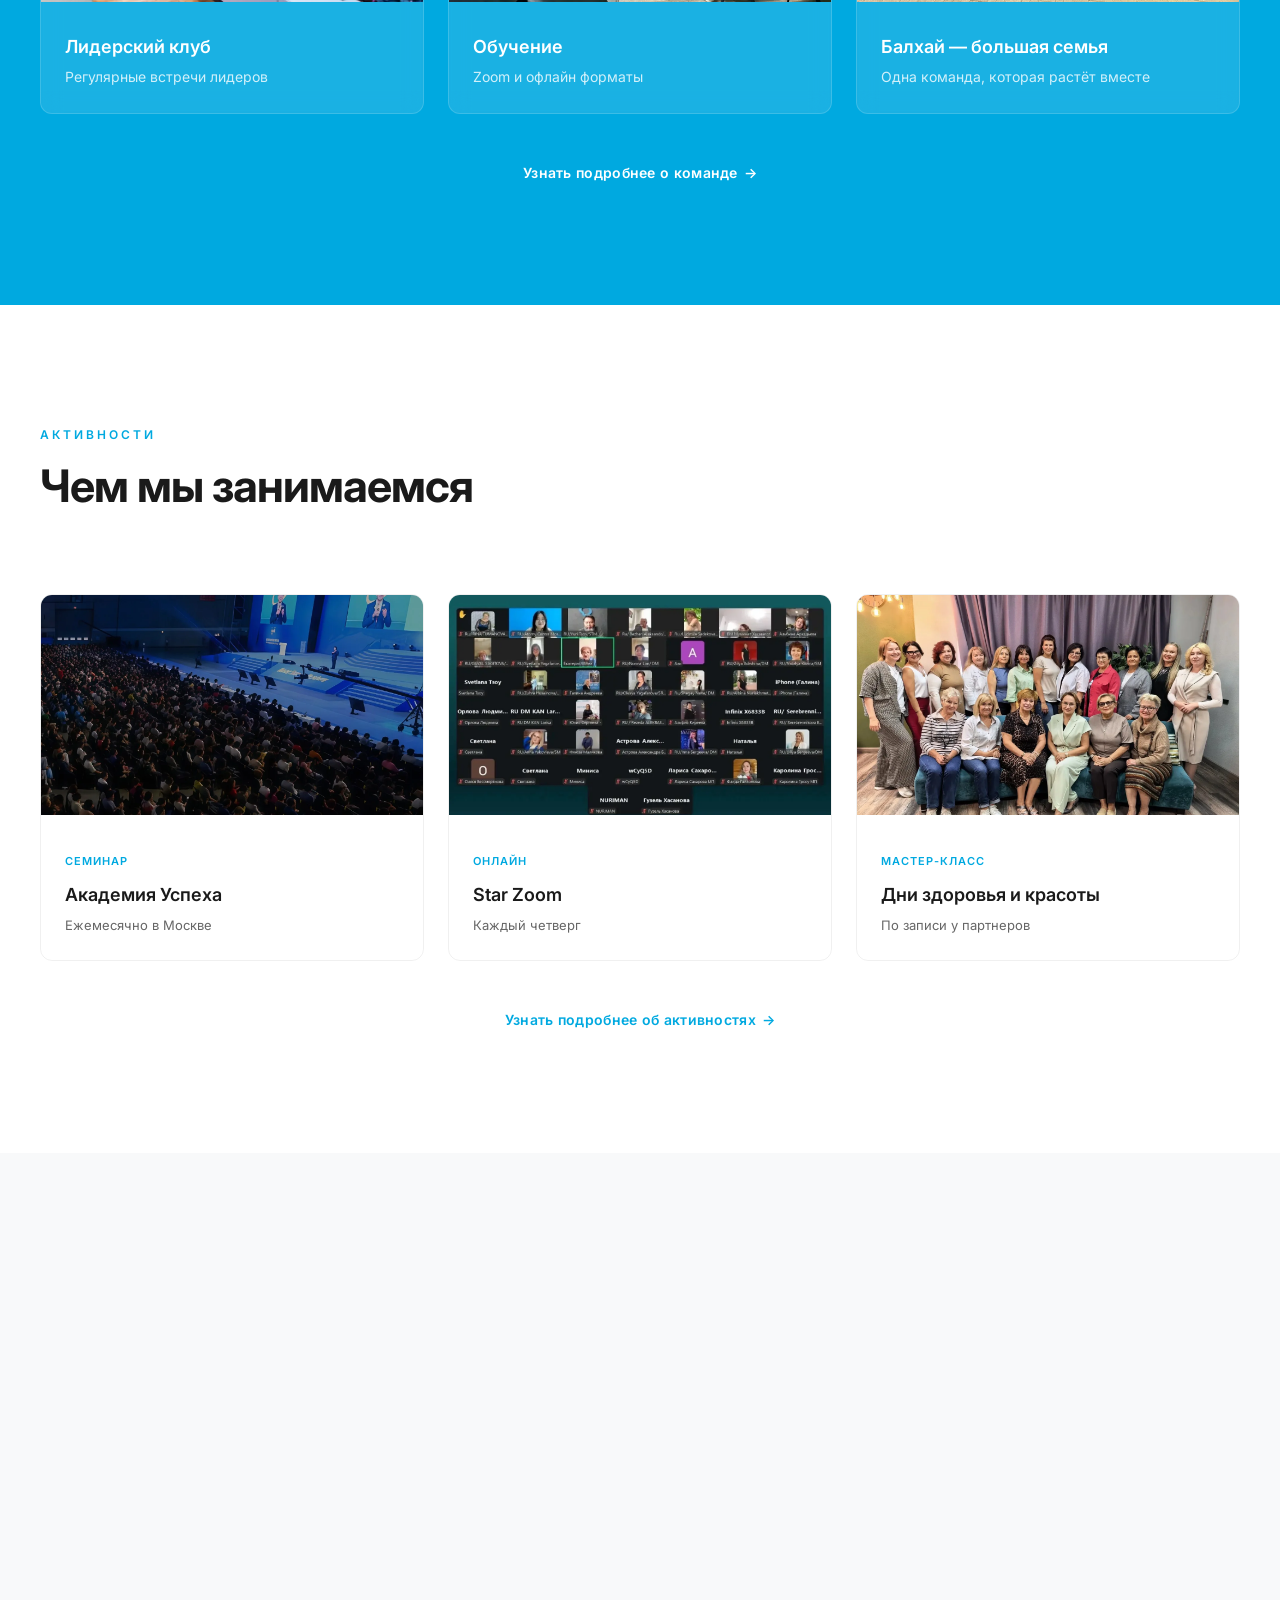
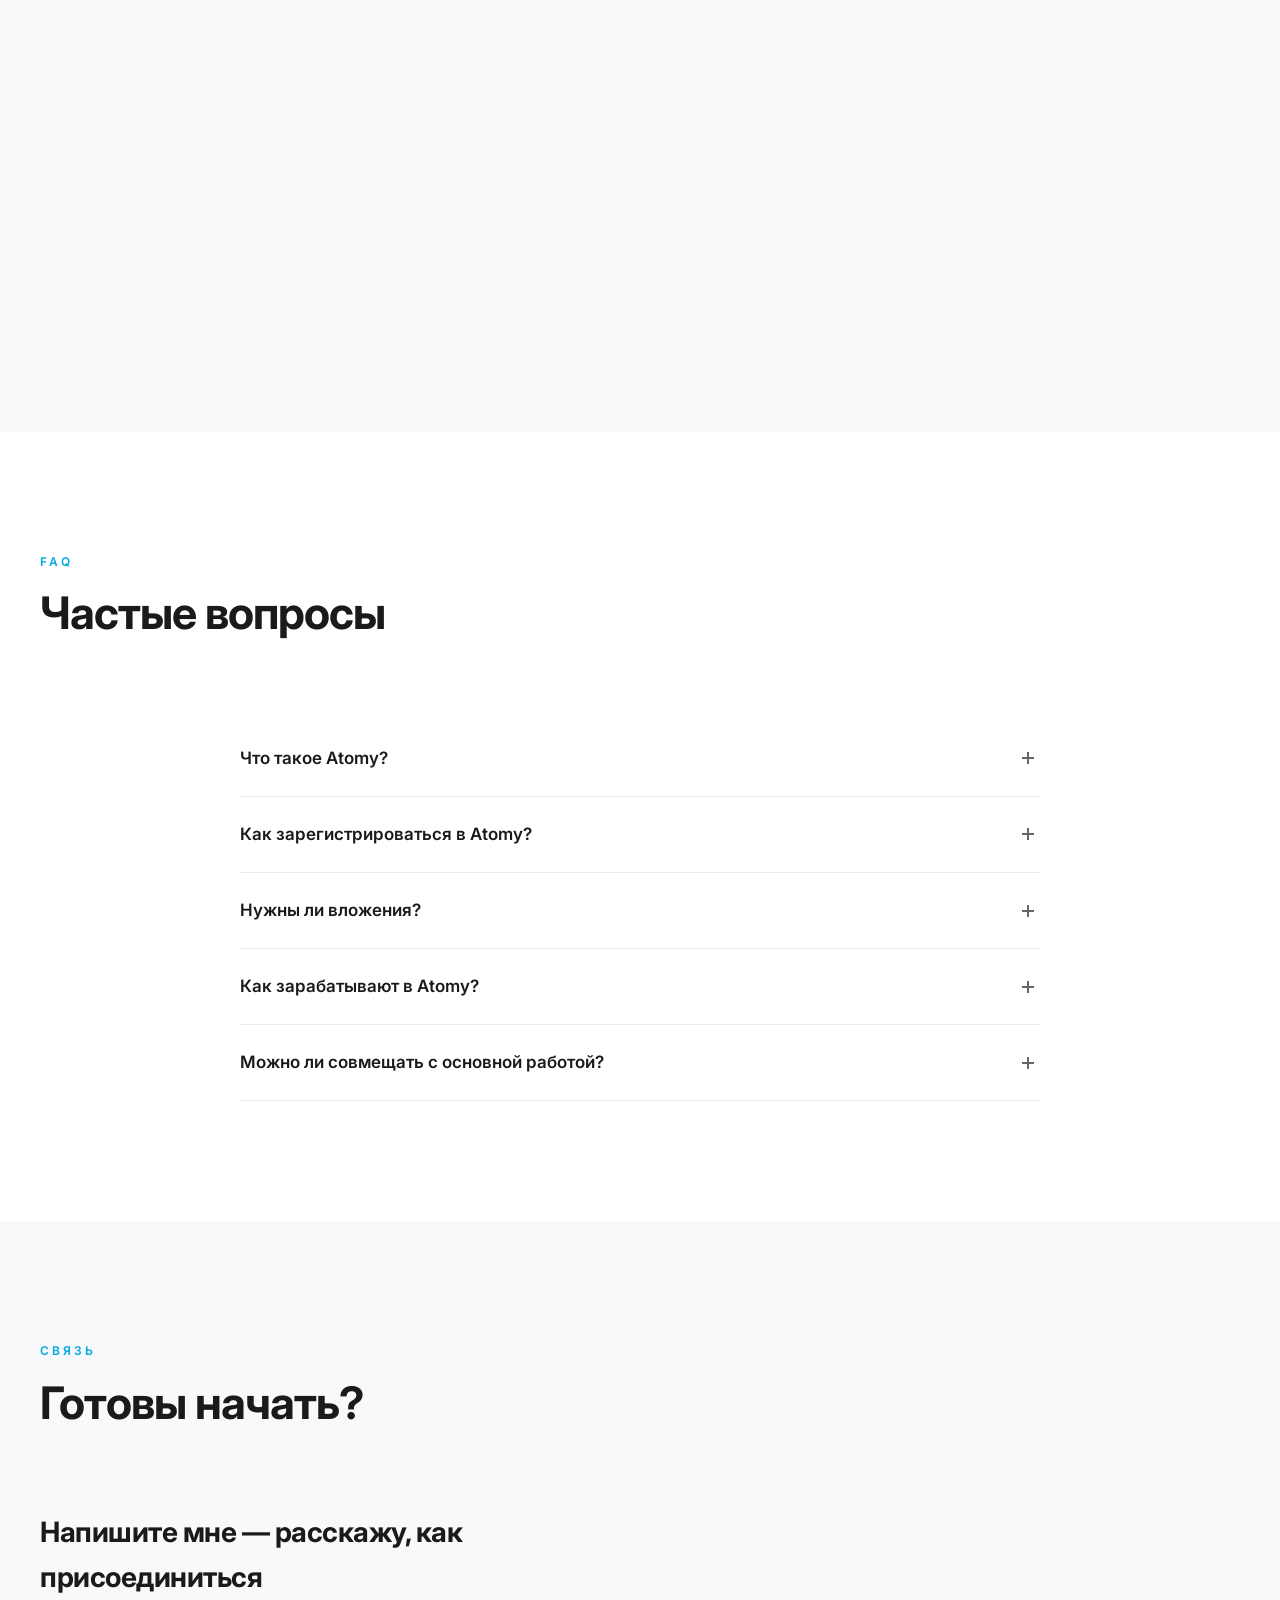
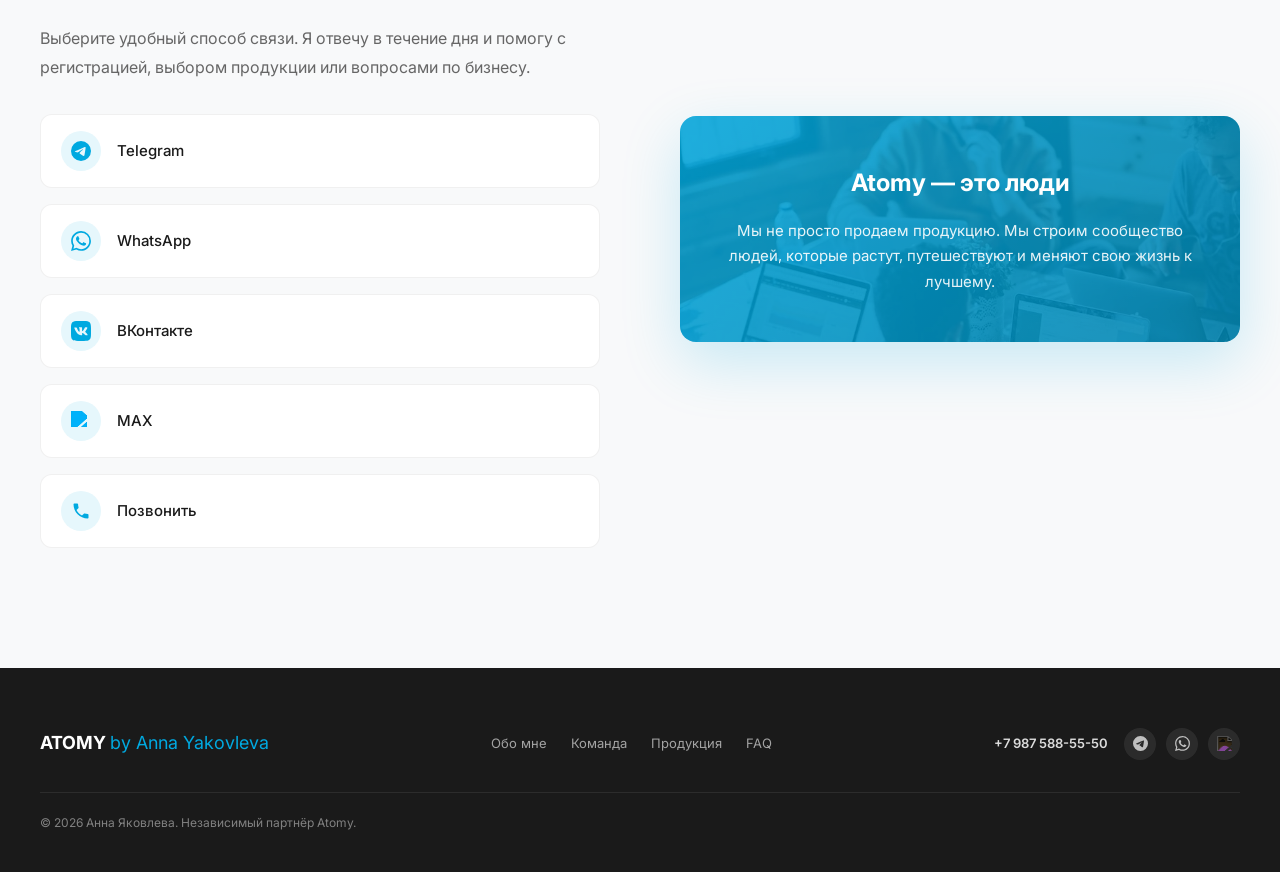
==== commit f3c2113c: "Add files via upload" ====
--- a/index.html
+++ b/index.html
@@ -230,7 +230,7 @@
 					</div>
 					<div class="faq-item reveal">
 						<div class="faq-question"><span data-i18n="faq_1_q">Как зарегистрироваться в Atomy?</span><div class="faq-icon"></div></div>
-						<div class="faq-answer" data-i18n="faq_1_a">Регистрация бесплатная. Напишите мне в удобный мессенджер — я вышлю ссылку и помогу пройти все шаги.</div>
+						<div class="faq-answer" data-i18n="faq_1_a">Есть два варианта: если хочется побыстрее и самостоятельно — воспользуйтесь ссылкой на регистрацию в разделе «Контакты». А если хочется, чтобы я помогла лично — просто напишите мне в любой мессенджер.</div>
 					</div>
 					<div class="faq-item reveal">
 						<div class="faq-question"><span data-i18n="faq_2_q">Нужны ли вложения?</span><div class="faq-icon"></div></div>
--- a/css/style.css
+++ b/css/style.css
@@ -702,6 +702,98 @@
 
 /* ---------- FAQ ---------- */
 
+.faq-topics {
+  display: flex;
+  flex-wrap: wrap;
+  gap: 10px;
+  padding: 4px 4px 12px;
+  margin: 0 auto 40px;
+  max-width: 800px;
+}
+
+@media (max-width: 1024px) {
+  .faq-topics {
+    flex-wrap: nowrap;
+    overflow-x: auto;
+    -webkit-overflow-scrolling: touch;
+    scrollbar-width: none;
+    /* лёгкая подсказка, что список можно пролистать вбок: правый край плавно
+    затухает, вместо того чтобы список резко обрывался ровной линией */
+    -webkit-mask-image: linear-gradient(to right, #000 88%, transparent 100%);
+    mask-image: linear-gradient(to right, #000 88%, transparent 100%);
+  }
+
+  .faq-topics::-webkit-scrollbar {
+    display: none;
+  }
+}
+
+.faq-topic-pill {
+  flex: 0 0 auto;
+  padding: 10px 20px;
+  border-radius: 999px;
+  background: var(--bl);
+  color: var(--ts);
+  font-size: 14px;
+  font-weight: 600;
+  white-space: nowrap;
+  cursor: pointer;
+  border: 1.5px solid transparent;
+  transition: var(--tr);
+}
+
+.faq-topic-pill:hover {
+  border-color: var(--ab);
+  color: var(--ab);
+}
+
+.faq-topic-pill.active {
+  background: var(--ab);
+  color: #fff;
+}
+
+.faq-topic-pill.active:hover {
+  color: #fff;
+}
+
+.faq-category-heading {
+  font-size: 13px;
+  font-weight: 700;
+  text-transform: uppercase;
+  letter-spacing: 1.5px;
+  color: var(--ab);
+  margin: 48px 0 16px;
+  max-width: 800px;
+  margin-left: auto;
+  margin-right: auto;
+}
+
+.faq-category-heading:first-of-type {
+  margin-top: 0;
+}
+
+.faq-cta {
+  max-width: 700px;
+  margin: 80px auto 0;
+  padding: 40px 32px;
+  background: var(--abl);
+  border-radius: 16px;
+  text-align: center;
+}
+
+.faq-cta h3 {
+  font-size: 22px;
+  font-weight: 700;
+  margin-bottom: 10px;
+  letter-spacing: -.3px;
+}
+
+.faq-cta p {
+  font-size: 15px;
+  color: var(--ts);
+  margin-bottom: 24px;
+}
+
 .faq-list {
   max-width: 800px;
   margin: 0 auto;
@@ -873,7 +965,7 @@
   content: '';
   position: absolute;
   inset: 0;
-  background: url('/assets/atomy-is-people.webp') center 20%/cover;
+  background: url('/assets/atomy-is-people.webp') 65% 45%/cover;
   opacity: .15;
 }
 
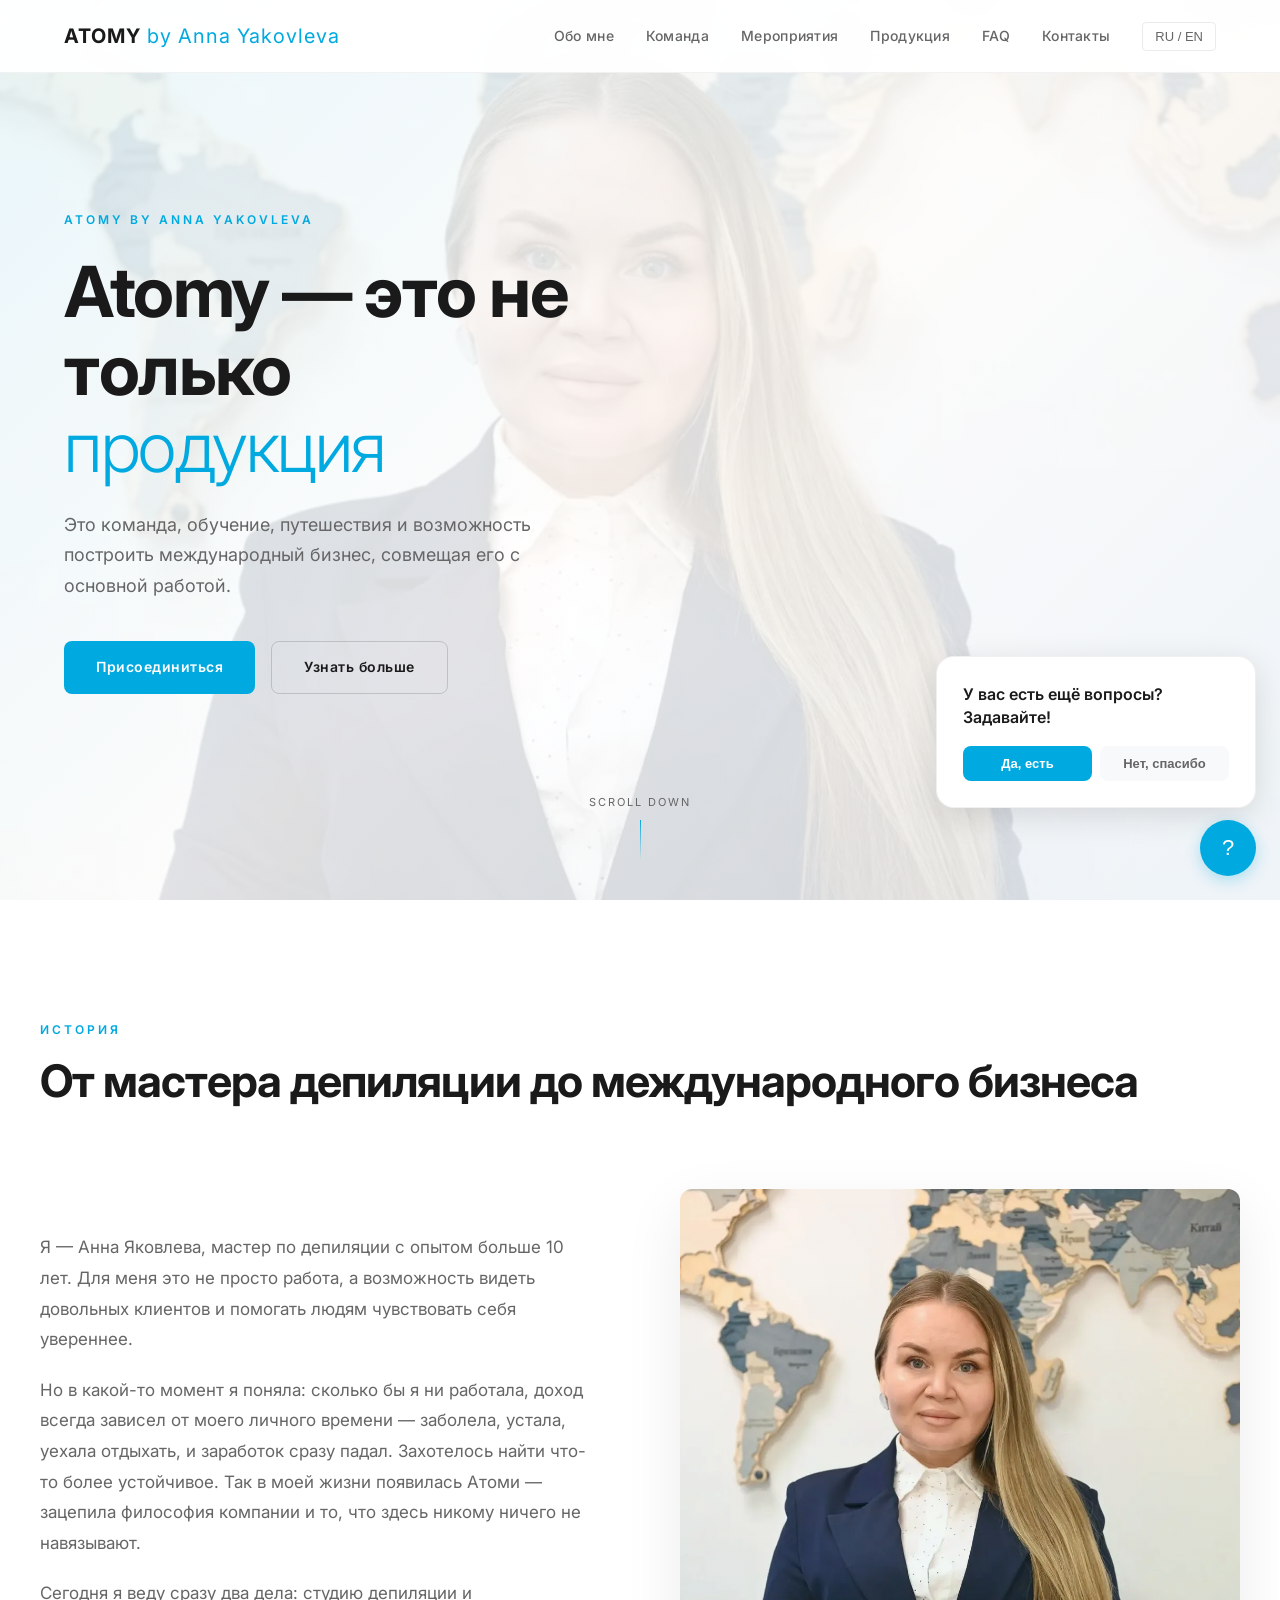
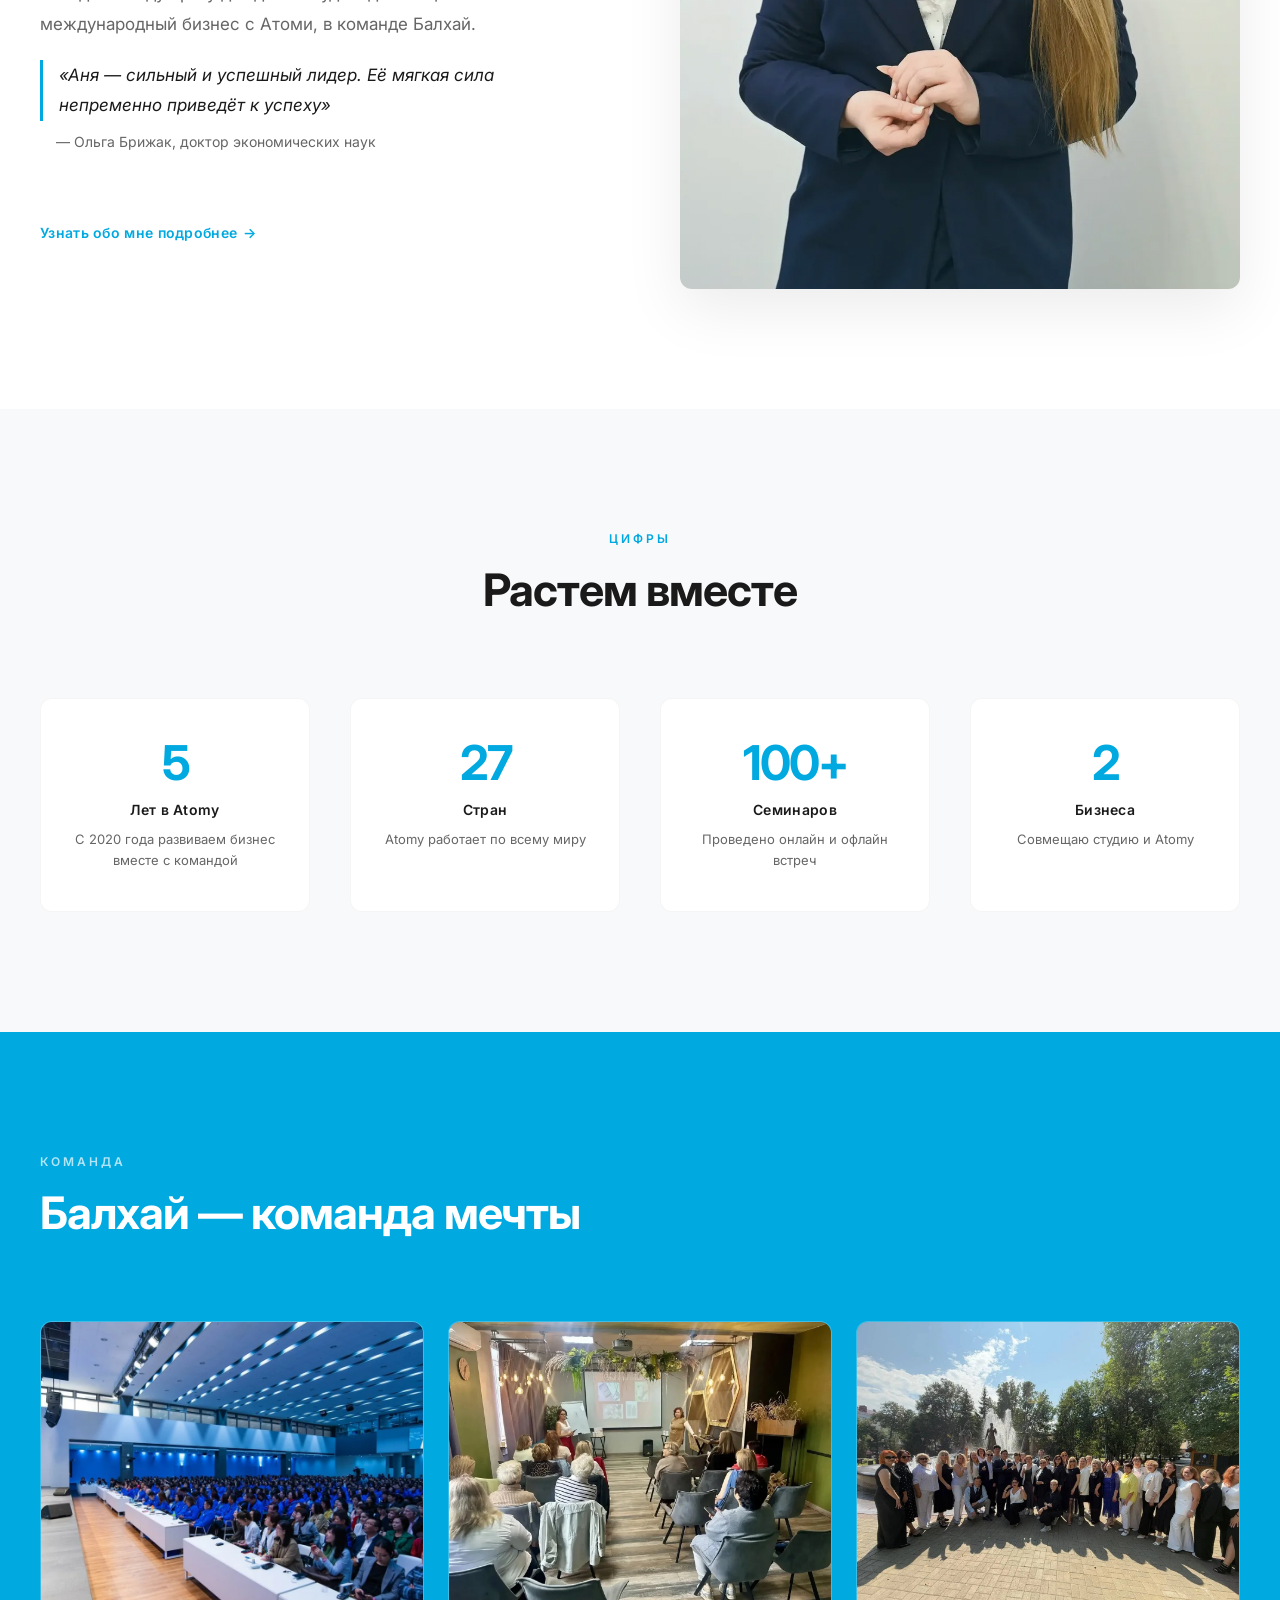
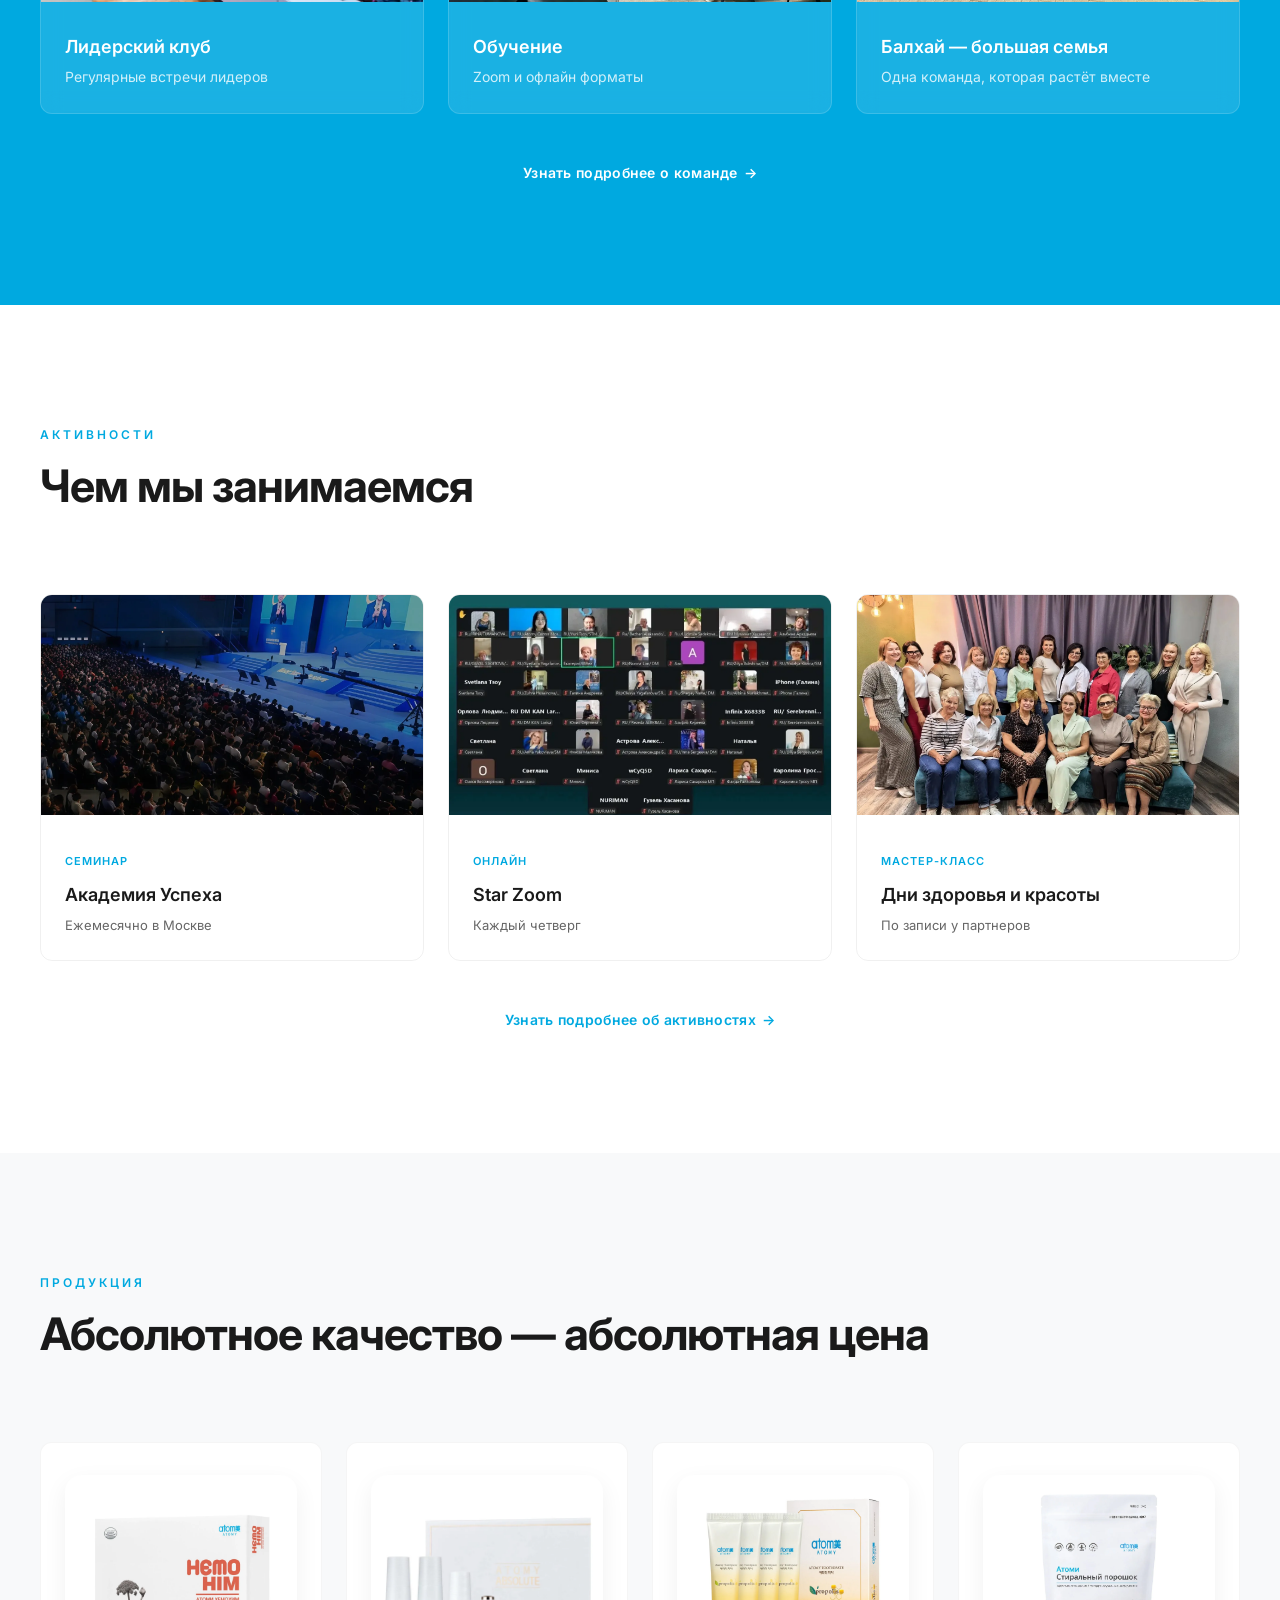
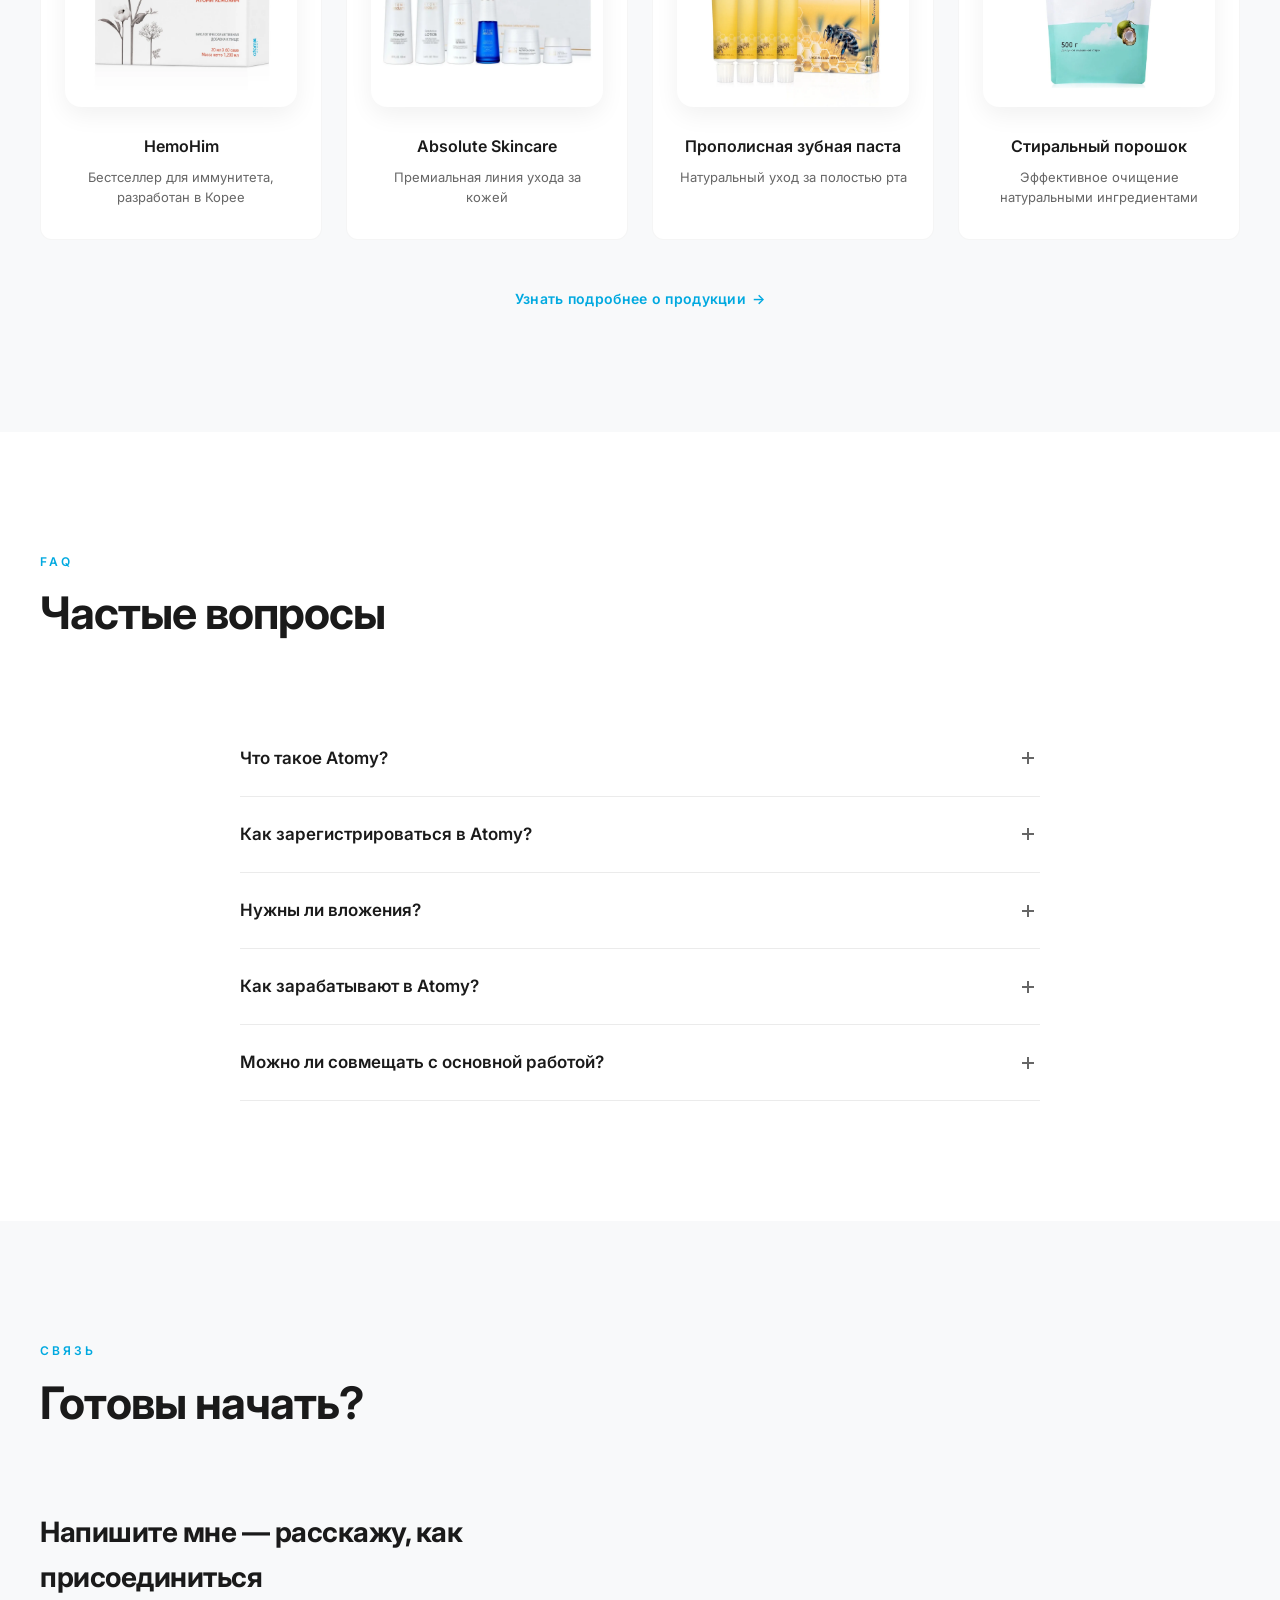
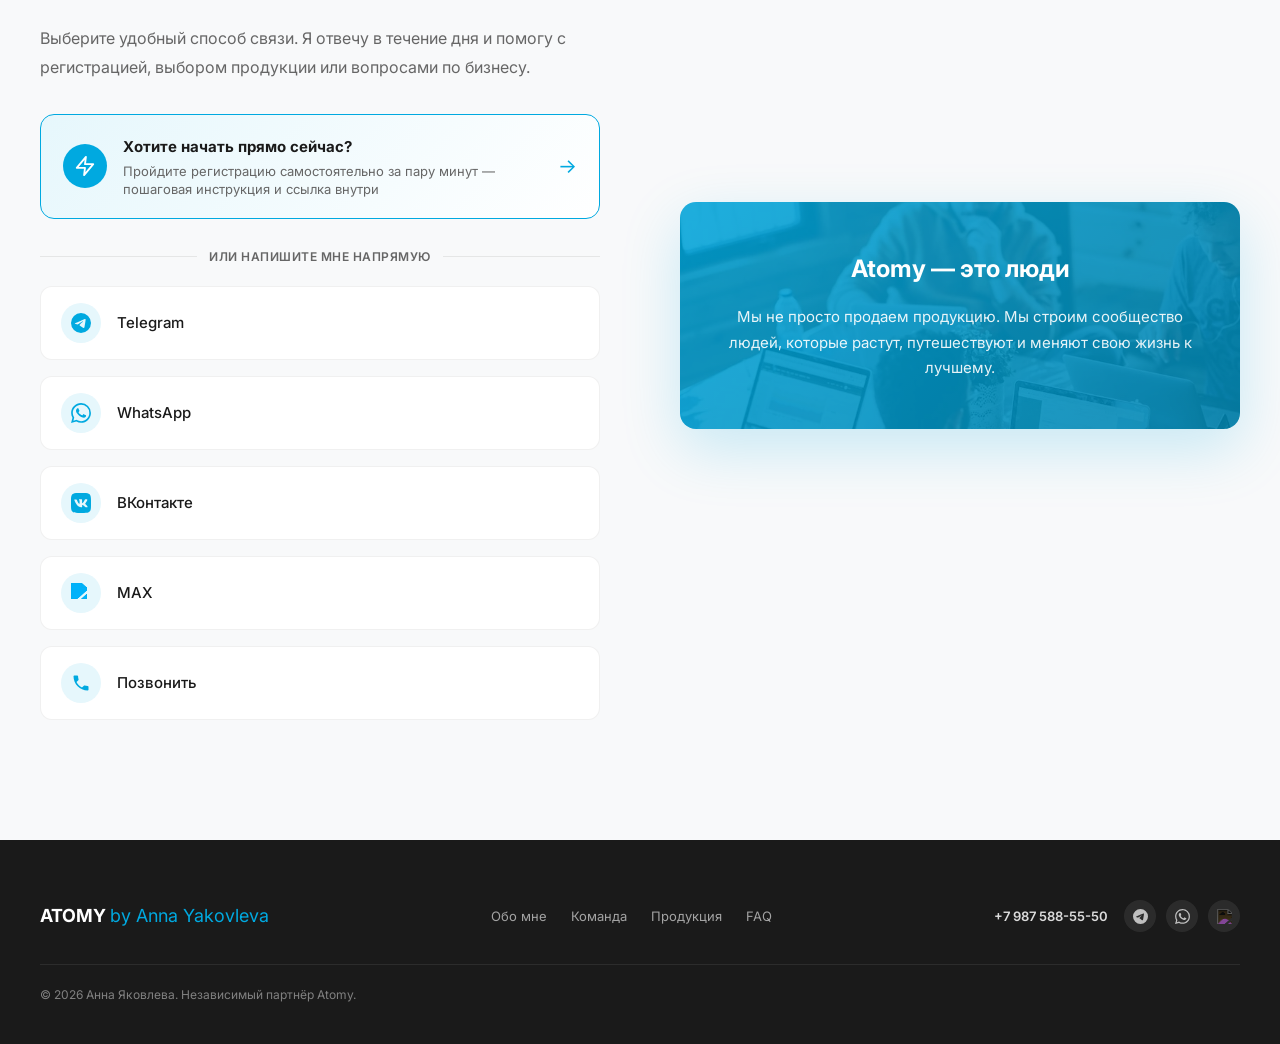
==== commit 7c7c2296: "Add files via upload" ====
--- a/index.html
+++ b/index.html
@@ -69,7 +69,7 @@
 						<p data-i18n="about_p2">Но в какой-то момент я поняла: сколько бы я ни работала, доход всегда зависел от моего личного времени — заболела, устала, уехала отдыхать, и заработок сразу падал. Захотелось найти что-то более устойчивое. Так в моей жизни появилась Атоми — зацепила философия компании и то, что здесь никому ничего не навязывают.</p>
 						<p data-i18n="about_p3">Сегодня я веду сразу два дела: студию депиляции и международный бизнес с Атоми, в команде Балхай.</p>
 						<p style="font-style:italic;color:var(--tp);border-left:3px solid var(--ab);padding-left:16px;margin-bottom:8px" data-i18n="about_quote">«Аня — сильный и успешный лидер. Её мягкая сила непременно приведёт к успеху»</p>
-						<p style="font-size:14px;color:var(--ts);padding-left:16px" data-i18n="about_quote_author">— Ольга Брижак</p>
+						<p style="font-size:14px;color:var(--ts);padding-left:16px" data-i18n="about_quote_author">— Ольга Брижак, доктор экономических наук</p>
 						<a href="/anna/" class="btn-more" data-i18n="btn_more_anna">Узнать обо мне подробнее</a>
 					</div>
 					<div class="about-img reveal">
@@ -258,6 +258,17 @@
 					<div class="contact-info reveal">
 						<h3 data-i18n="contact_subtitle">Напишите мне — расскажу, как присоединиться</h3>
 						<p data-i18n="contact_desc">Выберите удобный способ связи. Я отвечу в течение дня и помогу с регистрацией, выбором продукции или вопросами по бизнесу.</p>
+						<a href="/register/" class="register-cta">
+							<div class="register-cta-icon">
+								<svg viewBox="0 0 24 24" fill="none" stroke="currentColor" stroke-width="2" stroke-linecap="round" stroke-linejoin="round"><path d="M13 2L3 14h9l-1 8 10-12h-9l1-8z"/></svg>
+							</div>
+							<div class="register-cta-text">
+								<strong data-i18n="register_cta_title">Хотите начать прямо сейчас?</strong>
+								<span data-i18n="register_cta_desc">Пройдите регистрацию самостоятельно за пару минут — пошаговая инструкция и ссылка внутри</span>
+							</div>
+							<span class="register-cta-arrow">→</span>
+						</a>
+						<div class="contact-links-divider"><span data-i18n="contact_links_divider">или напишите мне напрямую</span></div>
 						<div class="contact-links">
 							<a href="https://t.me/Anna_shugaroom" class="contact-link" target="_blank" rel="noopener">
 								<div class="contact-link-icon"><svg viewBox="0 0 24 24" fill="currentColor"><path d="M11.944 0A12 12 0 0 0 0 12a12 12 0 0 0 12 12 12 12 0 0 0 12-12A12 12 0 0 0 12 0a12 12 0 0 0-.056 0zm4.962 7.224c.1-.002.321.023.465.14a.506.506 0 0 1 .171.325c.016.093.036.306.02.472-.18 1.898-.962 6.502-1.36 8.627-.168.9-.499 1.201-.82 1.23-.696.065-1.225-.46-1.9-.902-1.056-.693-1.653-1.124-2.678-1.8-1.185-.78-.417-1.21.258-1.91.177-.184 3.247-2.977 3.307-3.23.007-.032.014-.15-.056-.212s-.174-.041-.249-.024c-.106.024-1.793 1.14-5.061 3.345-.48.33-.913.49-1.302.48-.428-.008-1.252-.241-1.865-.44-.752-.245-1.349-.374-1.297-.789.027-.216.325-.437.893-.663 3.498-1.524 5.83-2.529 6.998-3.014 3.332-1.386 4.025-1.627 4.476-1.635z"/></svg></div>
--- a/css/style.css
+++ b/css/style.css
@@ -898,6 +898,91 @@
   margin-bottom: 32px;
 }
 
+.register-cta {
+  display: flex;
+  align-items: center;
+  gap: 16px;
+  padding: 20px 22px;
+  background: linear-gradient(135deg, var(--abl), #fff);
+  border: 1.5px solid var(--ab);
+  border-radius: 14px;
+  text-decoration: none;
+  margin-bottom: 28px;
+  transition: var(--tr);
+}
+
+.register-cta:hover {
+  transform: translateY(-2px);
+  box-shadow: 0 12px 32px rgba(0, 169, 224, .18);
+}
+
+.register-cta-icon {
+  width: 44px;
+  height: 44px;
+  border-radius: 50%;
+  background: var(--ab);
+  color: #fff;
+  display: flex;
+  align-items: center;
+  justify-content: center;
+  flex-shrink: 0;
+}
+
+.register-cta-icon svg {
+  width: 22px;
+  height: 22px;
+}
+
+.register-cta-text {
+  display: flex;
+  flex-direction: column;
+  gap: 3px;
+  flex: 1;
+}
+
+.register-cta-text strong {
+  font-size: 15px;
+  font-weight: 700;
+  color: var(--tp);
+}
+
+.register-cta-text span {
+  font-size: 13px;
+  color: var(--ts);
+  line-height: 1.4;
+}
+
+.register-cta-arrow {
+  font-size: 20px;
+  color: var(--ab);
+  flex-shrink: 0;
+  transition: transform .3s;
+}
+
+.register-cta:hover .register-cta-arrow {
+  transform: translateX(4px);
+}
+
+.contact-links-divider {
+  display: flex;
+  align-items: center;
+  gap: 12px;
+  margin-bottom: 20px;
+  font-size: 12px;
+  font-weight: 600;
+  letter-spacing: .5px;
+  text-transform: uppercase;
+  color: var(--ts);
+}
+
+.contact-links-divider::before,
+.contact-links-divider::after {
+  content: '';
+  flex: 1;
+  height: 1px;
+  background: rgba(0, 0, 0, .08);
+}
+
 .contact-links {
   display: flex;
   flex-direction: column;
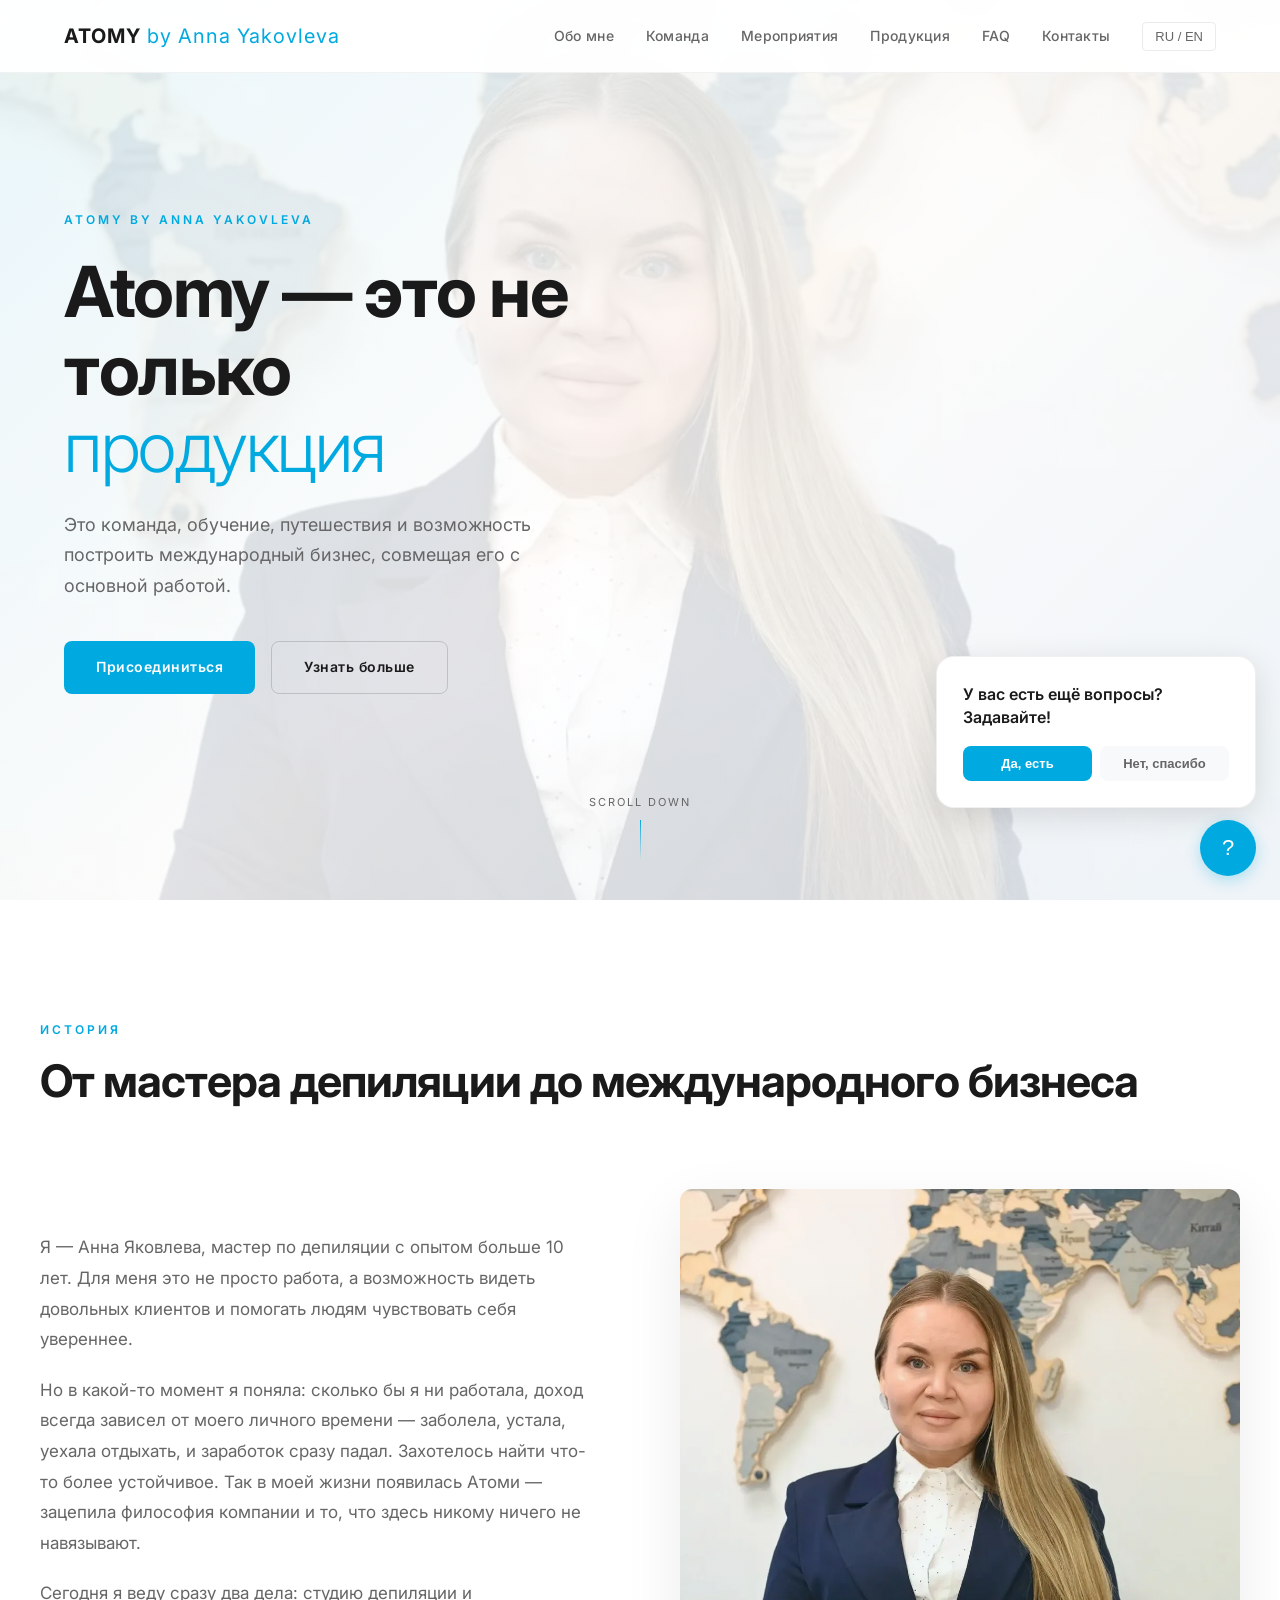
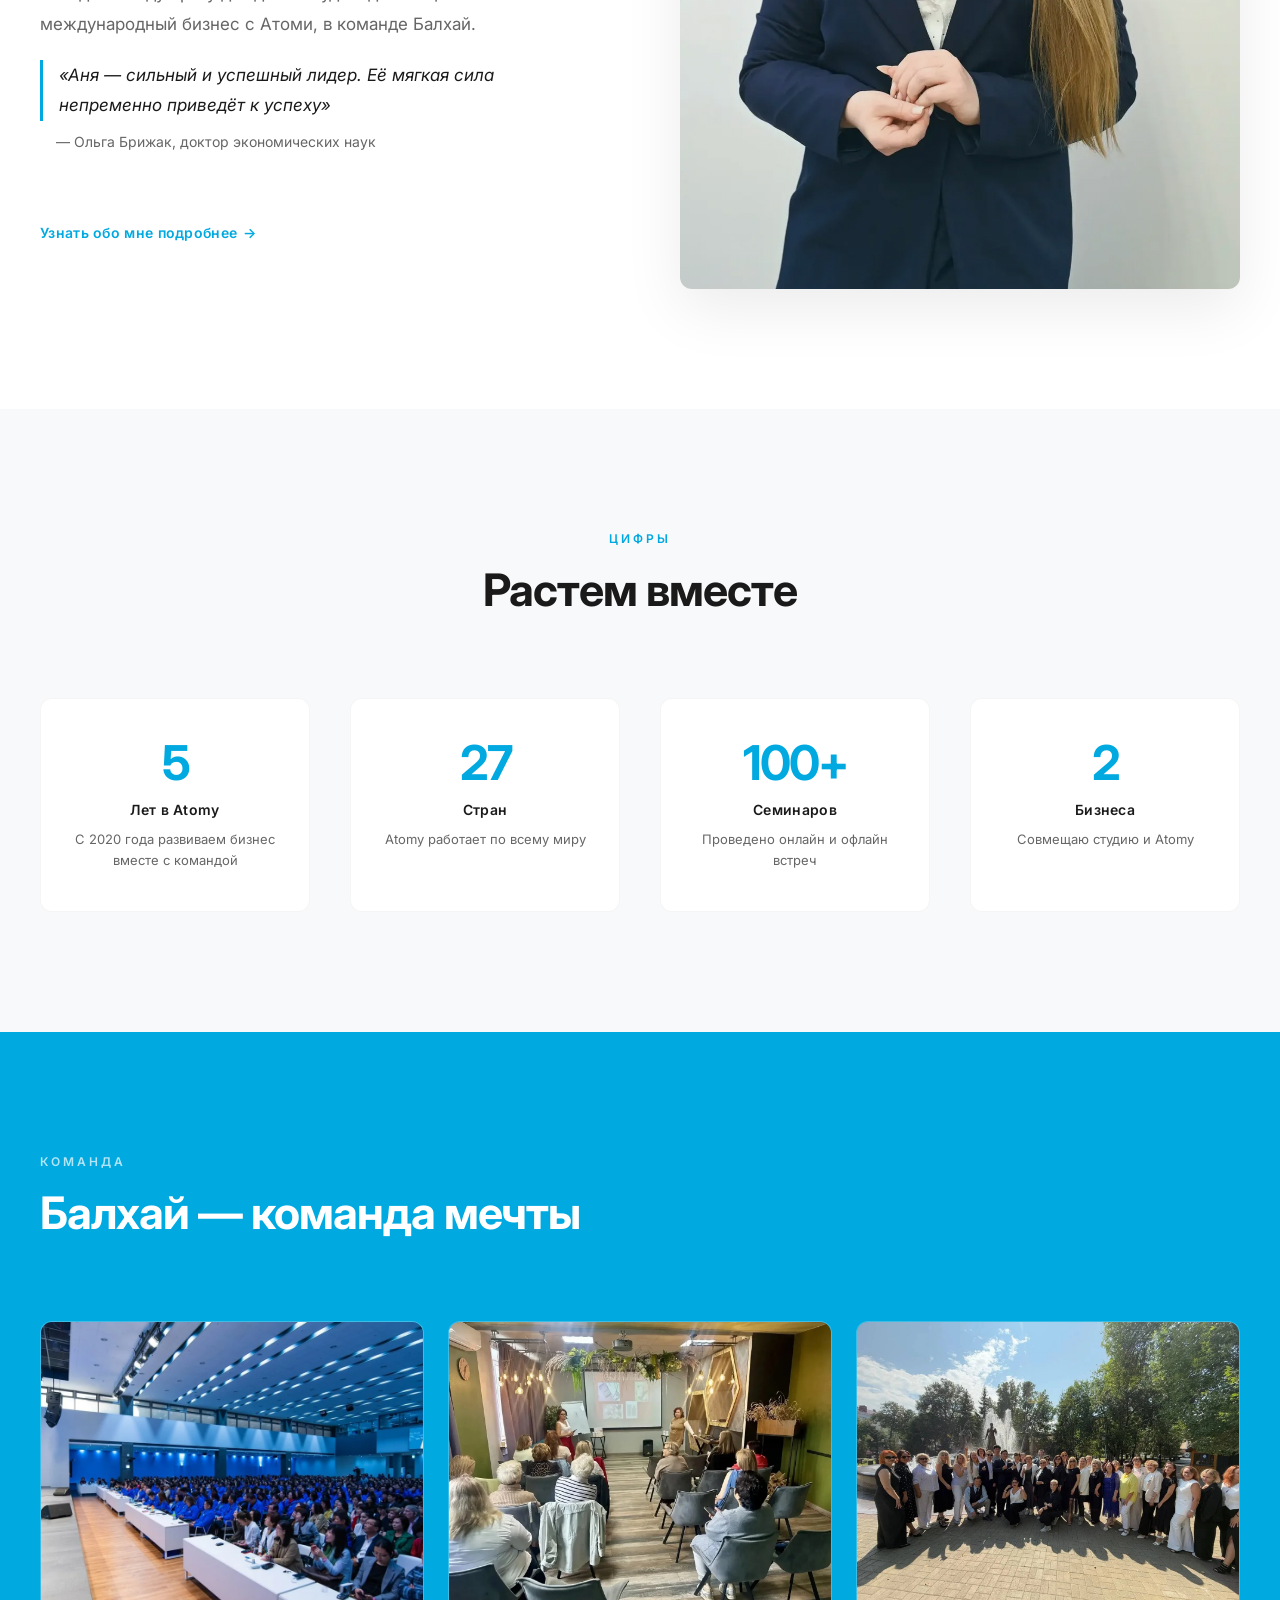
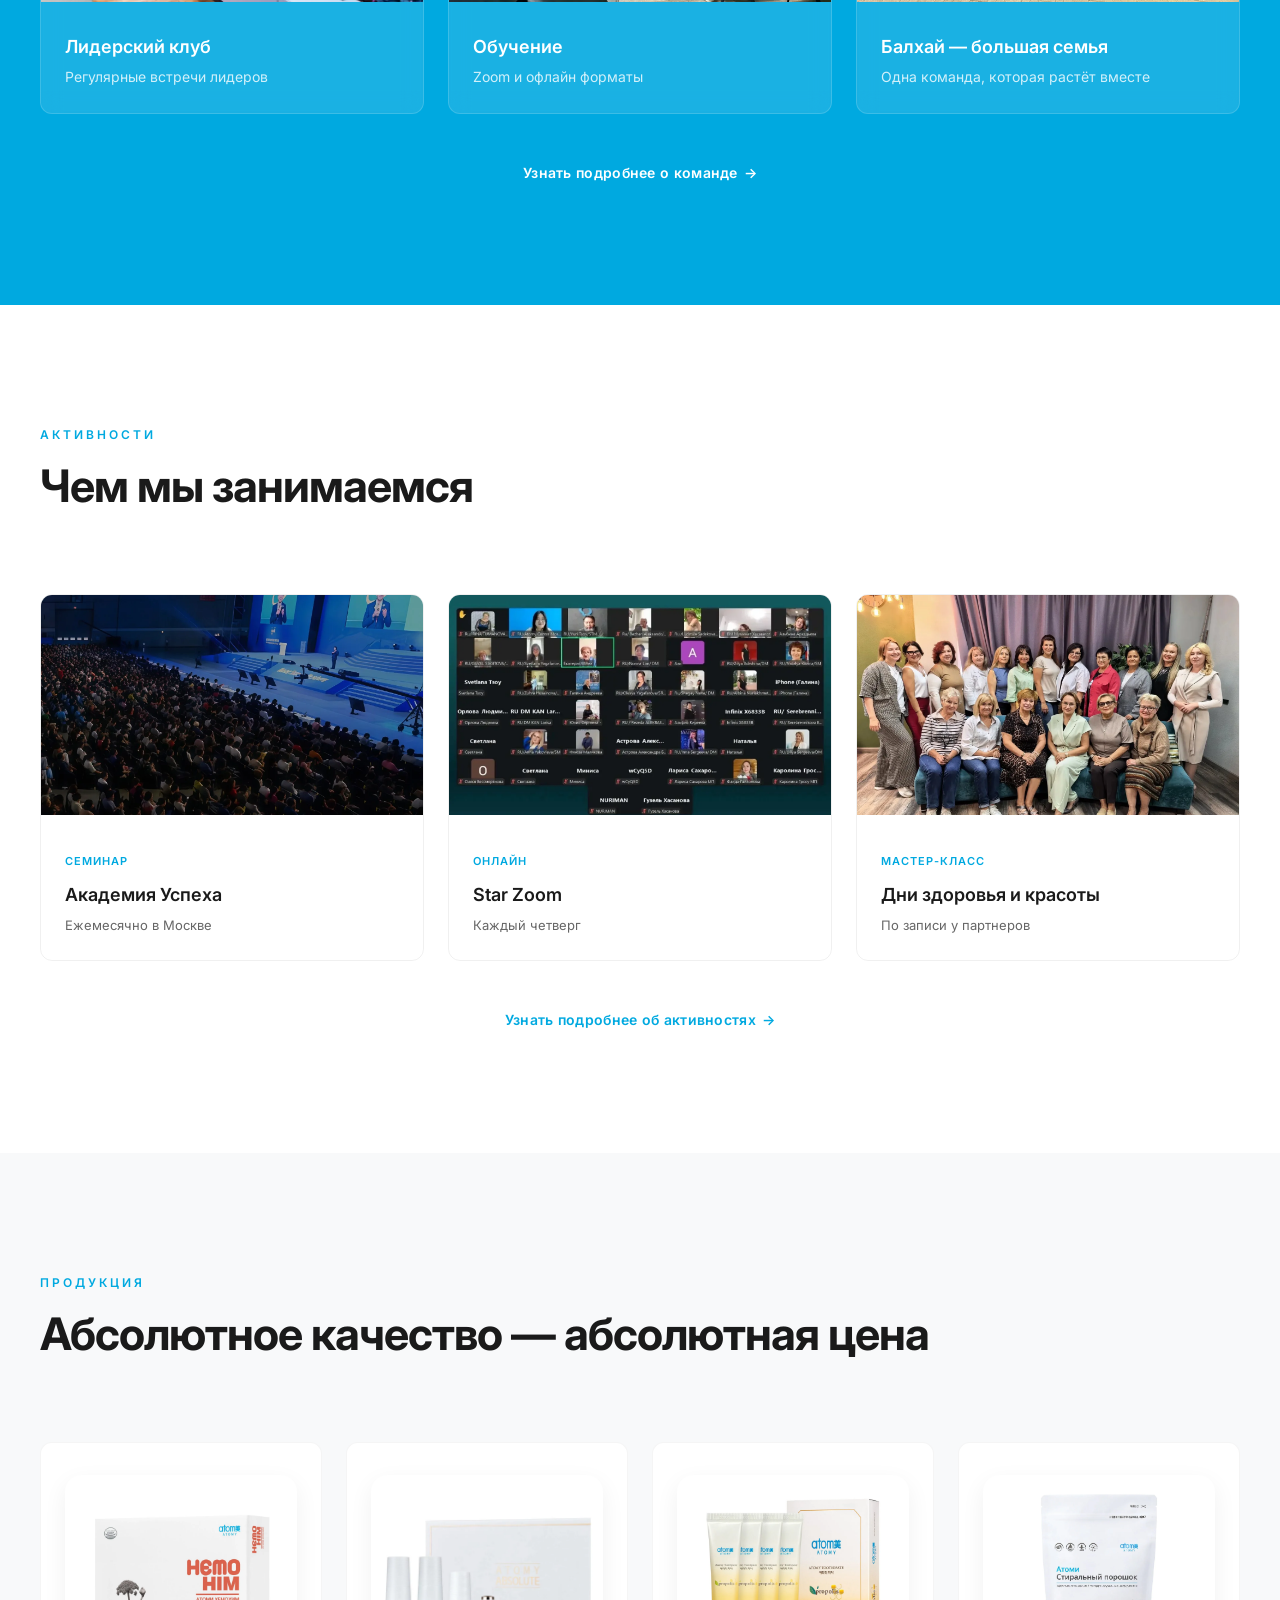
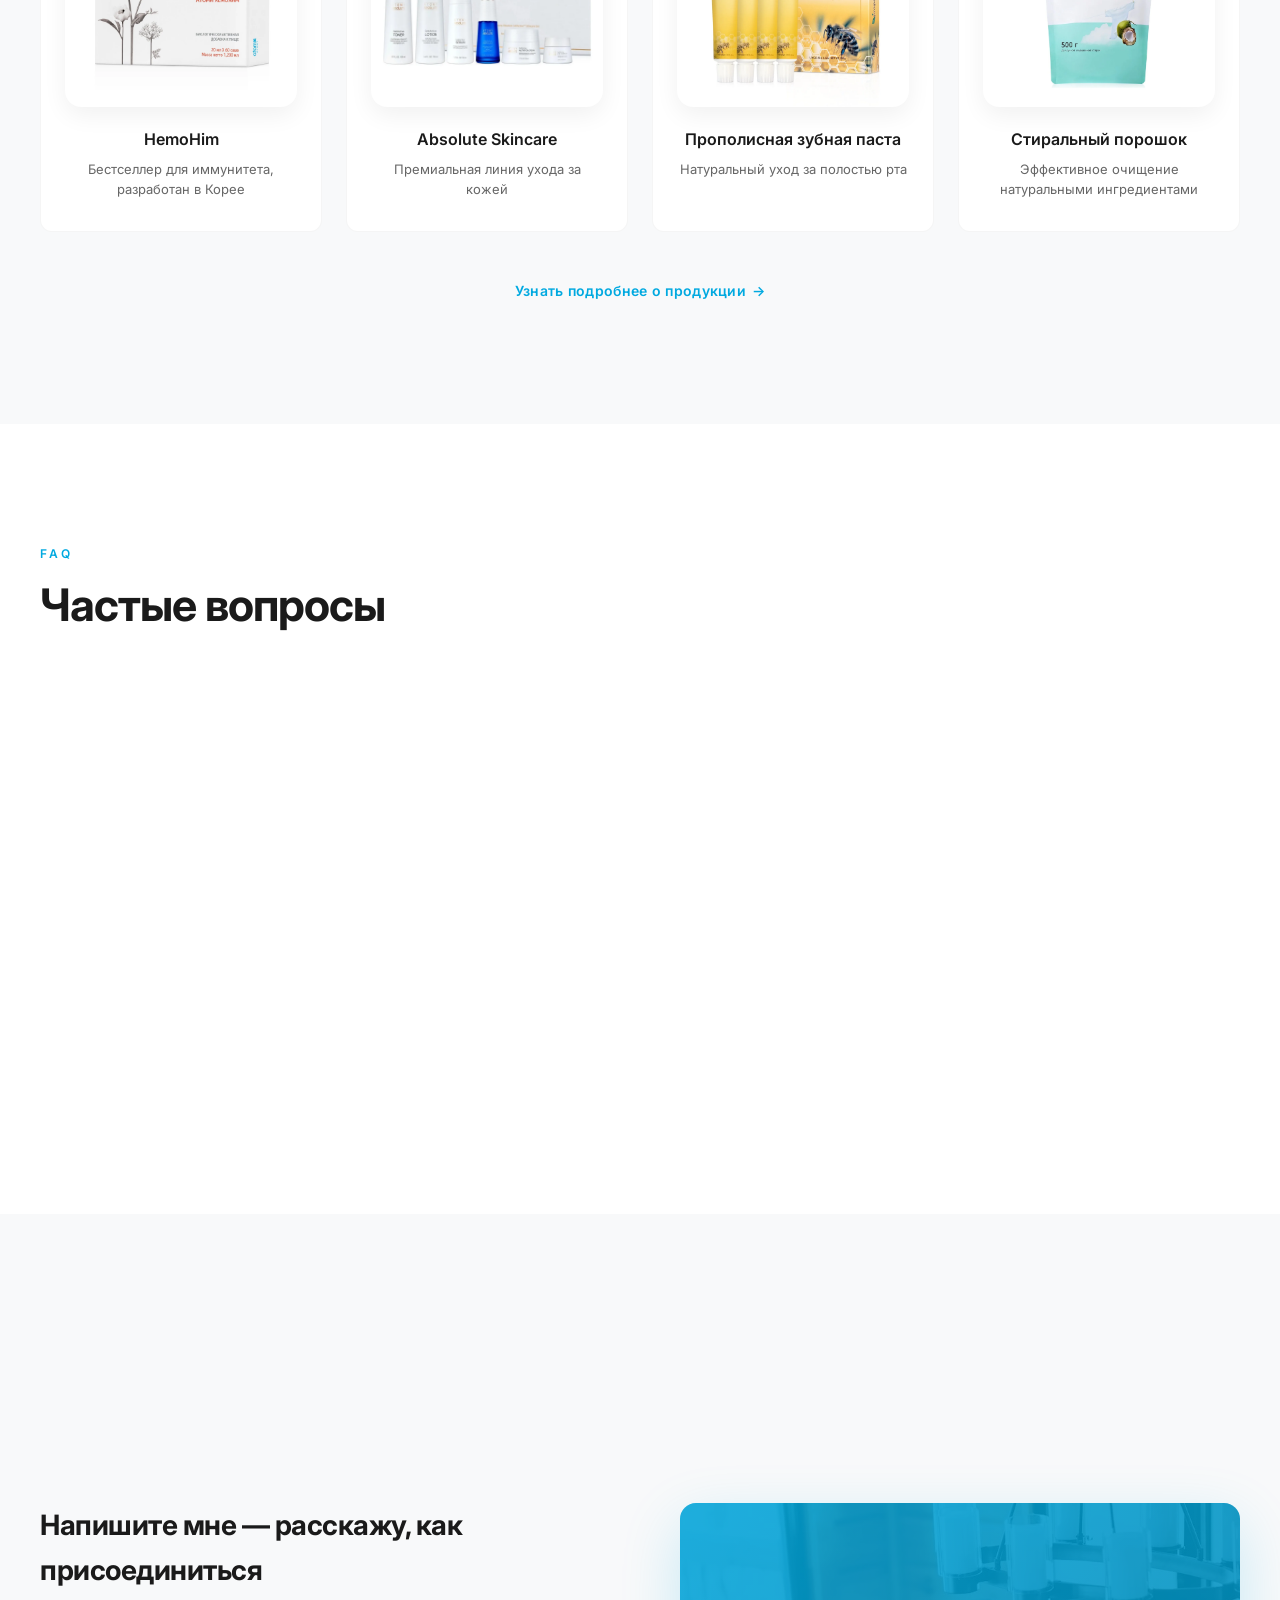
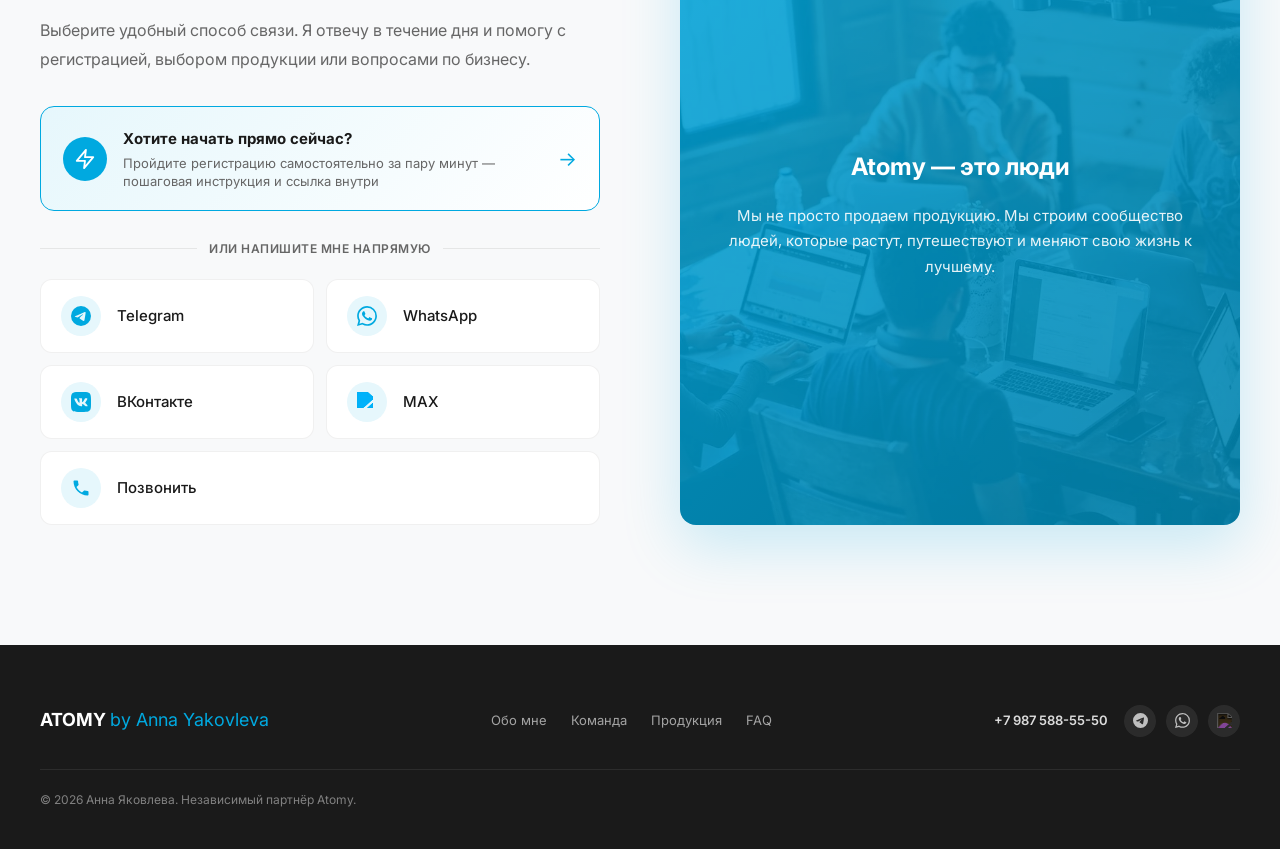
==== commit 878dabe4: "fix "VK"" ====
--- a/index.html
+++ b/index.html
@@ -280,7 +280,7 @@
 							</a>
 							<a href="https://vk.ru/anna_shugaroom" class="contact-link" target="_blank" rel="noopener">
 								<div class="contact-link-icon"><svg viewBox="0 0 24 24" fill="currentColor"><path d="M15.684 0H8.316C1.592 0 0 1.592 0 8.316v7.368C0 22.408 1.592 24 8.316 24h7.368C22.408 24 24 22.408 24 15.684V8.316C24 1.592 22.408 0 15.684 0zm3.692 17.123h-1.744c-.66 0-.864-.525-2.05-1.727-1.033-1-1.49-1.135-1.744-1.135-.356 0-.458.102-.458.593v1.575c0 .424-.135.678-1.253.678-1.846 0-3.896-1.12-5.339-3.202C4.624 10.857 4 8.673 4 8.231c0-.254.102-.491.593-.491h1.744c.44 0 .61.203.78.677.847 2.456 2.274 4.607 2.862 4.607.22 0 .322-.102.322-.66V9.721c-.068-1.186-.695-1.287-.695-1.71 0-.203.17-.407.44-.407h2.744c.373 0 .508.203.508.643v3.473c0 .372.17.508.271.508.22 0 .407-.136.813-.542 1.254-1.406 2.151-3.574 2.151-3.574.119-.254.322-.491.763-.491h1.744c.525 0 .644.27.525.643-.22 1.017-2.354 4.031-2.354 4.031-.186.305-.254.44 0 .78.186.254.796.779 1.203 1.253.745.847 1.32 1.558 1.473 2.05.17.49-.085.744-.576.744z"/></svg></div>
-								<span>ВКонтакте</span>
+								<span data-i18n="contact_vk">ВКонтакте</span>
 							</a>
 							<a href="https://max.ru/u/f9LHodD0cOKiXM_1X1DjYDNGqhqO5cUdzy9SRB9Mv2J940aaUgwwtaZtCA4" class="contact-link" target="_blank" rel="noopener">
 								<div class="contact-link-icon"><img src="https://maxicons.ru/icons/Max_logo_black.svg" alt="MAX" class="max-icon-img" loading="lazy"></div>
--- a/css/style.css
+++ b/css/style.css
@@ -196,7 +196,7 @@
 }
 
 .mobile-nav {
-  display: none;
+  display: flex;
   position: fixed;
   top: 72px;
   left: 0;
@@ -209,10 +209,18 @@
   z-index: 999;
   border-radius: 0 0 16px 16px;
   box-shadow: 0 10px 40px rgba(0, 0, 0, .1);
+  opacity: 0;
+  visibility: hidden;
+  transform: translateY(-8px);
+  pointer-events: none;
+  transition: opacity .25s ease, transform .25s ease, visibility .25s;
 }
 
 .mobile-nav.open {
-  display: flex;
+  opacity: 1;
+  visibility: visible;
+  transform: translateY(0);
+  pointer-events: all;
 }
 
 .mobile-nav a {
@@ -671,6 +679,8 @@
   text-align: center;
   border: 1px solid rgba(0, 0, 0, .04);
   transition: var(--tr);
+  display: flex;
+  flex-direction: column;
 }
 
 .product-card:hover {
@@ -694,6 +704,10 @@
   margin-bottom: 8px;
 }
 
+.nowrap-tail {
+  white-space: nowrap;
+}
+
 .product-card-desc {
   font-size: 13px;
   color: var(--ts);
@@ -705,6 +719,7 @@
 .faq-topics {
   display: flex;
   flex-wrap: wrap;
+  justify-content: center;
   gap: 10px;
   padding: 4px 4px 12px;
   margin: 0 auto 40px;
@@ -714,6 +729,7 @@
 @media (max-width: 1024px) {
   .faq-topics {
     flex-wrap: nowrap;
+    justify-content: flex-start;
     overflow-x: auto;
     -webkit-overflow-scrolling: touch;
     scrollbar-width: none;
@@ -772,6 +788,350 @@
   margin-top: 0;
 }
 
+/* ---------- Свитч цен "до/после регистрации" ---------- */
+
+.price-switch {
+  position: fixed;
+  left: 24px;
+  top: 50%;
+  transform: translateY(-50%);
+  z-index: 500;
+  display: flex;
+  flex-direction: column;
+  align-items: center;
+  gap: 10px;
+  background: var(--bw);
+  padding: 16px 10px;
+  border-radius: 18px;
+  box-shadow: 0 8px 28px rgba(0, 0, 0, .12);
+  border: 1px solid rgba(0, 0, 0, .06);
+}
+
+.price-switch-label {
+  font-size: 11px;
+  font-weight: 700;
+  text-align: center;
+  line-height: 1.3;
+  max-width: 72px;
+  color: var(--ts);
+  transition: color .3s;
+}
+
+.price-switch-label.active {
+  color: var(--ab);
+}
+
+.price-switch-track {
+  width: 28px;
+  height: 64px;
+  background: var(--bl);
+  border-radius: 999px;
+  position: relative;
+  cursor: pointer;
+  flex-shrink: 0;
+}
+
+.price-switch-thumb {
+  position: absolute;
+  left: 3px;
+  top: 3px;
+  width: 22px;
+  height: 22px;
+  border-radius: 50%;
+  background: var(--ab);
+  box-shadow: 0 2px 8px rgba(0, 169, 224, .45);
+  transition: transform .35s cubic-bezier(.4, 0, .2, 1);
+}
+
+.price-switch.after .price-switch-thumb {
+  transform: translateY(36px);
+}
+
+@media (max-width: 1024px) {
+  /* на планшетах и телефонах плашка «прилипает» под шапкой, пока листаешь каталог */
+  .price-switch {
+    position: sticky;
+    top: 88px;
+    left: auto;
+    transform: none;
+    flex-direction: row;
+    gap: 10px;
+    padding: 8px 16px;
+    border-radius: 999px;
+    max-width: calc(100% - 32px);
+    margin: 0 auto 32px;
+    width: fit-content;
+  }
+
+  .price-switch-label {
+    max-width: none;
+    white-space: nowrap;
+  }
+
+  .price-switch-track {
+    width: 64px;
+    height: 28px;
+  }
+
+  .price-switch-thumb {
+    transform: none;
+  }
+
+  .price-switch.after .price-switch-thumb {
+    transform: translateX(36px);
+  }
+}
+
+/* на узких экранах кнопка «На главную» занимает левый верх, поэтому плашка стоит ниже неё */
+@media (max-width: 680px) {
+  .price-switch {
+    top: 128px;
+    gap: 8px;
+    padding: 7px 12px;
+  }
+
+  .price-switch-label {
+    font-size: 10.5px;
+  }
+}
+
+@media (max-width: 360px) {
+  .price-switch-label {
+    white-space: normal;
+    max-width: 62px;
+  }
+}
+
+.price-tag {
+  display: flex;
+  align-items: baseline;
+  gap: 8px;
+  justify-content: center;
+  margin-top: auto;
+  padding-top: 4px;
+}
+
+.price-tag .price-current {
+  font-size: 18px;
+  font-weight: 700;
+  color: var(--tp);
+}
+
+.price-tag .price-old {
+  font-size: 13px;
+  color: var(--ts);
+  text-decoration: line-through;
+}
+
+.price-tag .price-old.hidden {
+  display: none;
+}
+
+.product-card-actions {
+  display: flex;
+  gap: 8px;
+  margin-top: 14px;
+}
+
+.product-card-actions button {
+  flex: 1;
+  padding: 9px 10px;
+  border-radius: 8px;
+  border: none;
+  font-size: 12px;
+  font-weight: 600;
+  cursor: pointer;
+  transition: var(--tr);
+}
+
+.btn-add-cart {
+  background: var(--bl);
+  color: var(--tp);
+}
+
+.btn-add-cart:hover {
+  background: #e5e5e5;
+}
+
+.btn-add-cart.in-cart {
+  background: var(--ab);
+  color: #fff;
+}
+
+.btn-buy-now {
+  background: var(--tp);
+  color: #fff;
+}
+
+.btn-buy-now:hover {
+  background: #000;
+}
+
+/* ---------- Корзина ---------- */
+
+.cart-widget {
+  position: fixed;
+  bottom: 24px;
+  right: 24px;
+  z-index: 999;
+}
+
+.cart-trigger {
+  width: 56px;
+  height: 56px;
+  border-radius: 50%;
+  background: var(--ab);
+  color: #fff;
+  border: none;
+  display: flex;
+  align-items: center;
+  justify-content: center;
+  cursor: pointer;
+  box-shadow: 0 4px 16px rgba(0, 169, 224, .35);
+  position: relative;
+  transition: var(--tr);
+}
+
+.cart-trigger:hover {
+  transform: scale(1.05);
+}
+
+.cart-trigger svg {
+  width: 24px;
+  height: 24px;
+}
+
+.cart-badge {
+  position: absolute;
+  top: -4px;
+  right: -4px;
+  background: #fff;
+  color: var(--ab);
+  border: 2px solid var(--ab);
+  font-size: 11px;
+  font-weight: 700;
+  min-width: 20px;
+  height: 20px;
+  border-radius: 999px;
+  display: flex;
+  align-items: center;
+  justify-content: center;
+  padding: 0 4px;
+}
+
+.cart-badge.hidden {
+  display: none;
+}
+
+.cart-panel {
+  position: absolute;
+  bottom: 68px;
+  right: 0;
+  width: 300px;
+  max-height: 420px;
+  background: var(--bw);
+  border-radius: 16px;
+  box-shadow: 0 12px 40px rgba(0, 0, 0, .15);
+  border: 1px solid rgba(0, 0, 0, .06);
+  padding: 20px;
+  display: flex;
+  flex-direction: column;
+  gap: 12px;
+  opacity: 0;
+  transform: translateY(10px) scale(.96);
+  pointer-events: none;
+  transition: all .25s ease;
+}
+
+.cart-panel.open {
+  opacity: 1;
+  transform: translateY(0) scale(1);
+  pointer-events: all;
+}
+
+.cart-panel-title {
+  font-size: 15px;
+  font-weight: 700;
+}
+
+.cart-items {
+  display: flex;
+  flex-direction: column;
+  gap: 10px;
+  max-height: 200px;
+  overflow-y: auto;
+}
+
+.cart-item {
+  display: flex;
+  align-items: center;
+  gap: 10px;
+  font-size: 13px;
+}
+
+.cart-item img {
+  width: 36px;
+  height: 36px;
+  border-radius: 6px;
+  object-fit: cover;
+  flex-shrink: 0;
+  background: var(--bl);
+}
+
+.cart-item-name {
+  flex: 1;
+  color: var(--tp);
+  font-weight: 500;
+}
+
+.cart-item-price {
+  color: var(--ts);
+  font-size: 12px;
+  white-space: nowrap;
+}
+
+.cart-item-remove {
+  background: none;
+  border: none;
+  color: var(--ts);
+  cursor: pointer;
+  font-size: 16px;
+  line-height: 1;
+  padding: 2px 4px;
+}
+
+.cart-empty-msg {
+  font-size: 13px;
+  color: var(--ts);
+  text-align: center;
+  padding: 12px 0;
+}
+
+.cart-total-row {
+  display: flex;
+  justify-content: space-between;
+  align-items: center;
+  font-size: 14px;
+  border-top: 1px solid rgba(0, 0, 0, .08);
+  padding-top: 12px;
+}
+
+.cart-checkout {
+  width: 100%;
+  text-align: center;
+  font-size: 14px;
+  padding: 12px;
+}
+
+.cart-clear {
+  background: none;
+  border: none;
+  color: var(--ts);
+  font-size: 12px;
+  cursor: pointer;
+  align-self: center;
+}
+
 .faq-cta {
   max-width: 700px;
   margin: 80px auto 0;
@@ -881,7 +1241,7 @@
   display: grid;
   grid-template-columns: 1fr 1fr;
   gap: 80px;
-  align-items: center;
+  align-items: stretch;
 }
 
 .contact-info h3 {
@@ -984,9 +1344,13 @@
 }
 
 .contact-links {
-  display: flex;
-  flex-direction: column;
-  gap: 16px;
+  display: grid;
+  grid-template-columns: repeat(2, 1fr);
+  gap: 12px;
+}
+
+.contact-links a:last-child {
+  grid-column: 1 / -1;
 }
 
 .contact-link {
@@ -1043,7 +1407,16 @@
   text-align: center;
   position: relative;
   overflow: hidden;
+  display: flex;
+  align-items: center;
+  justify-content: center;
   box-shadow: 0 20px 60px rgba(0, 169, 224, .2);
+}
+
+@media (min-width: 1025px) {
+  .contact-visual {
+    min-height: 320px;
+  }
 }
 
 .contact-visual::before {
@@ -1593,6 +1966,15 @@
   .footer-brand {
     font-size: 16px;
   }
+
+  .contact-links {
+    grid-template-columns: 1fr;
+    gap: 16px;
+  }
+
+  .contact-links a:last-child {
+    grid-column: auto;
+  }
 }
 
 /* ---------- Кнопка "на главную" (внутренние страницы) ---------- */
@@ -1793,3 +2175,582 @@
     padding: 140px 20px 70px;
   }
 }
+
+/* ---------- Страница «Команда» ---------- */
+
+.block-header {
+  max-width: 700px;
+  margin: 0 auto 48px;
+  padding: 0 24px;
+  text-align: center;
+}
+
+.section-intro {
+  max-width: 700px;
+  margin: 0 auto 48px;
+  padding: 0 24px;
+  text-align: center;
+  font-size: 17px;
+  color: var(--ts);
+  line-height: 1.8;
+}
+
+.why-grid {
+  display: grid;
+  grid-template-columns: repeat(3, 1fr);
+  gap: 24px;
+  max-width: 1100px;
+  margin: 0 auto 110px;
+  padding: 0 24px;
+}
+
+.why-card {
+  background: var(--bl);
+  border-radius: 14px;
+  padding: 32px 28px;
+}
+
+.why-card-title {
+  font-size: 17px;
+  font-weight: 700;
+  margin-bottom: 10px;
+  letter-spacing: -.2px;
+}
+
+.why-card-text {
+  font-size: 14.5px;
+  color: var(--ts);
+  line-height: 1.7;
+}
+
+.timeline {
+  max-width: 640px;
+  margin: 0 auto 100px;
+  padding: 0 24px;
+}
+
+.timeline-item {
+  position: relative;
+  padding-left: 32px;
+  padding-bottom: 32px;
+  border-left: 2px solid var(--abl);
+}
+
+.timeline-item:last-child {
+  padding-bottom: 0;
+  border-left: 2px solid transparent;
+}
+
+.timeline-item::before {
+  content: '';
+  position: absolute;
+  left: -7px;
+  top: 2px;
+  width: 12px;
+  height: 12px;
+  border-radius: 50%;
+  background: var(--ab);
+  box-shadow: 0 0 0 4px var(--bw);
+}
+
+.timeline-date {
+  font-size: 13px;
+  font-weight: 700;
+  letter-spacing: .3px;
+  text-transform: uppercase;
+  color: var(--ab);
+  margin-bottom: 6px;
+}
+
+.timeline-text {
+  font-size: 16px;
+  color: var(--tp);
+  line-height: 1.6;
+}
+
+.photo-gallery-3 {
+  display: grid;
+  grid-template-columns: repeat(3, 1fr);
+  gap: 20px;
+  max-width: 1100px;
+  margin: 0 auto 100px;
+  padding: 0 24px;
+}
+
+.photo-gallery-3 figure {
+  margin: 0;
+}
+
+.photo-gallery-3 img {
+  width: 100%;
+  aspect-ratio: 4 / 5;
+  object-fit: cover;
+  border-radius: 12px;
+  background: var(--bl);
+  box-shadow: 0 12px 40px rgba(0, 0, 0, .08);
+  display: block;
+}
+
+.photo-gallery-3 figcaption {
+  margin-top: 10px;
+  font-size: 13px;
+  font-style: italic;
+  color: var(--ts);
+  text-align: center;
+}
+
+@media (max-width: 900px) {
+  .why-grid {
+    grid-template-columns: 1fr;
+  }
+}
+
+@media (max-width: 700px) {
+  .photo-gallery-3 {
+    grid-template-columns: repeat(2, 1fr);
+  }
+
+  .photo-gallery-3 figure:first-child {
+    grid-column: 1 / -1;
+  }
+}
+
+@media (max-width: 480px) {
+  .photo-gallery-3 {
+    grid-template-columns: 1fr;
+  }
+
+  .photo-gallery-3 figure:first-child {
+    grid-column: auto;
+  }
+}
+
+.tsoy-block.section {
+  padding: 64px 24px 0;
+}
+
+.tsoy-layout {
+  display: grid;
+  grid-template-columns: .85fr 1.15fr;
+  gap: 56px;
+  align-items: center;
+}
+
+.tsoy-photo {
+  display: flex;
+  justify-content: center;
+  align-self: flex-end;
+}
+
+.tsoy-photo img {
+  width: 100%;
+  display: block;
+  filter: drop-shadow(0 24px 50px rgba(0, 0, 0, .3));
+}
+
+.tsoy-content {
+  margin-bottom: 70px;
+}
+
+.block-header.mt-lg {
+  margin-top: 64px;
+}
+
+.tsoy-subtitle {
+  font-size: 15px;
+  font-weight: 600;
+  color: #ffd666;
+  line-height: 1.5;
+  margin-bottom: 32px;
+}
+
+.tsoy-facts {
+  display: flex;
+  flex-direction: column;
+  gap: 24px;
+}
+
+.tsoy-fact {
+  display: flex;
+  gap: 16px;
+  align-items: flex-start;
+}
+
+.tsoy-fact-icon {
+  flex: 0 0 34px;
+  width: 34px;
+  height: 34px;
+  border-radius: 50%;
+  border: 1.5px solid rgba(255, 255, 255, .35);
+  display: flex;
+  align-items: center;
+  justify-content: center;
+}
+
+.tsoy-fact-icon svg {
+  width: 15px;
+  height: 15px;
+  stroke: #fff;
+}
+
+.tsoy-fact-text p {
+  font-size: 14.5px;
+  line-height: 1.75;
+  color: rgba(255, 255, 255, .9);
+}
+
+.tsoy-fact-text p + p {
+  margin-top: 10px;
+}
+
+.team-cta-wrap {
+  padding: 0 24px 140px;
+}
+
+.team-stats-wrap {
+  max-width: 1100px;
+  margin: 56px auto 110px;
+  padding: 0 24px;
+}
+
+@media (max-width: 900px) {
+  .tsoy-block.section {
+    padding: 48px 0 0;
+  }
+
+  .tsoy-layout {
+    grid-template-columns: 1fr;
+    text-align: center;
+  }
+
+  .tsoy-content {
+    order: 1;
+    margin-bottom: 32px;
+    padding: 0 24px;
+  }
+
+  .tsoy-photo {
+    order: 2;
+    align-self: center;
+    width: 100vw;
+    margin-left: calc(50% - 50vw);
+    margin-right: calc(50% - 50vw);
+  }
+
+  .tsoy-photo img {
+    max-width: 420px;
+    margin: 0 auto;
+  }
+
+  .tsoy-fact {
+    text-align: left;
+  }
+
+  .block-header.mt-lg {
+    margin-top: 48px;
+  }
+
+  .team-stats-wrap .stats-grid {
+    grid-template-columns: repeat(2, 1fr);
+    gap: 16px;
+  }
+}
+
+@media (max-width: 768px) {
+  .team-cta-wrap {
+    padding: 0 20px 100px;
+  }
+}
+
+@media (max-width: 480px) {
+  .tsoy-photo img {
+    max-width: none;
+    width: 100%;
+  }
+}
+/* ---------- Страница «Регистрация» ---------- */
+
+.page-hero-actions {
+  display: flex;
+  gap: 12px;
+  justify-content: center;
+  flex-wrap: wrap;
+  margin-top: 32px;
+}
+
+#choose {
+  scroll-margin-top: 100px;
+}
+
+.reg-choose {
+  display: grid;
+  grid-template-columns: 1.05fr .95fr;
+  gap: 56px;
+  align-items: center;
+  max-width: 1100px;
+  margin: 0 auto 110px;
+  padding: 0 24px;
+}
+
+.reg-shot {
+  margin: 0;
+}
+
+.reg-shot-frame {
+  position: relative;
+  border-radius: 16px;
+  overflow: hidden;
+  background: #fff;
+  border: 1px solid rgba(0, 0, 0, .08);
+  box-shadow: 0 24px 60px rgba(0, 0, 0, .12);
+}
+
+.reg-shot-frame img {
+  display: block;
+  width: 100%;
+  height: auto;
+}
+
+.reg-shot figcaption {
+  margin-top: 12px;
+  font-size: 13px;
+  font-style: italic;
+  color: var(--ts);
+  text-align: center;
+}
+
+.reg-tag {
+  position: absolute;
+  right: 5%;
+  transform: translateY(-50%);
+  display: flex;
+  align-items: center;
+  gap: 8px;
+  padding: 5px 14px 5px 5px;
+  background: #fff;
+  color: var(--tp);
+  border: 1px solid rgba(0, 0, 0, .1);
+  border-radius: 999px;
+  font-size: 12px;
+  font-weight: 600;
+  white-space: nowrap;
+  box-shadow: 0 6px 18px rgba(0, 0, 0, .12);
+}
+
+.reg-tag b {
+  display: flex;
+  align-items: center;
+  justify-content: center;
+  width: 22px;
+  height: 22px;
+  border-radius: 50%;
+  background: var(--bl);
+  font-size: 12px;
+}
+
+.reg-tag.main {
+  background: var(--ab);
+  border-color: var(--ab);
+  color: #fff;
+  animation: regPulse 2.4s ease-out infinite;
+}
+
+.reg-tag.main b {
+  background: #fff;
+  color: var(--ab);
+}
+
+@keyframes regPulse {
+  0% { box-shadow: 0 6px 18px rgba(0, 0, 0, .12), 0 0 0 0 rgba(0, 169, 224, .5); }
+  70% { box-shadow: 0 6px 18px rgba(0, 0, 0, .12), 0 0 0 14px rgba(0, 169, 224, 0); }
+  100% { box-shadow: 0 6px 18px rgba(0, 0, 0, .12), 0 0 0 0 rgba(0, 169, 224, 0); }
+}
+
+.reg-options {
+  display: flex;
+  flex-direction: column;
+  gap: 16px;
+}
+
+.reg-option {
+  display: flex;
+  gap: 16px;
+  align-items: flex-start;
+  padding: 22px 24px;
+  background: var(--bl);
+  border: 1.5px solid transparent;
+  border-radius: 14px;
+}
+
+.reg-option.main {
+  background: var(--abl);
+  border-color: var(--ab);
+}
+
+.reg-option-num {
+  flex: 0 0 34px;
+  width: 34px;
+  height: 34px;
+  display: flex;
+  align-items: center;
+  justify-content: center;
+  border-radius: 50%;
+  background: #fff;
+  font-size: 14px;
+  font-weight: 700;
+  box-shadow: 0 2px 8px rgba(0, 0, 0, .08);
+}
+
+.reg-option.main .reg-option-num {
+  background: var(--ab);
+  color: #fff;
+}
+
+.reg-option-title {
+  display: flex;
+  align-items: center;
+  flex-wrap: wrap;
+  gap: 10px;
+  font-size: 17px;
+  font-weight: 700;
+  margin-bottom: 6px;
+}
+
+.reg-option-badge {
+  padding: 3px 10px;
+  border-radius: 999px;
+  background: var(--ab);
+  color: #fff;
+  font-size: 11px;
+  font-weight: 600;
+  letter-spacing: .5px;
+  text-transform: uppercase;
+}
+
+.reg-option-text {
+  font-size: 14.5px;
+  line-height: 1.7;
+  color: var(--ts);
+}
+
+.team-section .section-intro {
+  color: rgba(255, 255, 255, .88);
+}
+
+.reg-steps {
+  display: grid;
+  grid-template-columns: repeat(4, 1fr);
+  gap: 20px;
+  max-width: 1100px;
+  margin: 0 auto;
+}
+
+.reg-step {
+  padding: 28px 24px;
+  background: rgba(255, 255, 255, .1);
+  border: 1px solid rgba(255, 255, 255, .2);
+  border-radius: 14px;
+  backdrop-filter: blur(10px);
+}
+
+.reg-step-num {
+  font-size: 13px;
+  font-weight: 700;
+  letter-spacing: 2px;
+  color: #ffd666;
+  margin-bottom: 14px;
+}
+
+.reg-step-title {
+  font-size: 17px;
+  font-weight: 700;
+  line-height: 1.3;
+  margin-bottom: 10px;
+}
+
+.reg-step-text {
+  font-size: 14px;
+  line-height: 1.7;
+  color: rgba(255, 255, 255, .88);
+}
+
+.reg-note {
+  max-width: 700px;
+  margin: 48px auto 0;
+  padding: 18px 24px;
+  text-align: center;
+  font-size: 15px;
+  font-weight: 600;
+  background: rgba(255, 255, 255, .12);
+  border-radius: 12px;
+}
+
+.reg-disclaimer {
+  max-width: 700px;
+  margin: 20px auto 0;
+  text-align: center;
+  font-size: 12.5px;
+  line-height: 1.6;
+  color: rgba(255, 255, 255, .72);
+}
+
+.reg-cta-wrap {
+  padding: 0 24px 140px;
+}
+
+.reg-cta-actions {
+  display: flex;
+  gap: 12px;
+  justify-content: center;
+  flex-wrap: wrap;
+}
+
+@media (prefers-reduced-motion: reduce) {
+  .reg-tag.main {
+    animation: none;
+  }
+}
+
+@media (max-width: 1024px) {
+  .reg-steps {
+    grid-template-columns: repeat(2, 1fr);
+  }
+}
+
+@media (max-width: 900px) {
+  .reg-choose {
+    grid-template-columns: 1fr;
+    gap: 36px;
+  }
+
+  .reg-shot {
+    max-width: 560px;
+    margin: 0 auto;
+  }
+}
+
+@media (max-width: 768px) {
+  .reg-cta-wrap {
+    padding: 0 20px 100px;
+  }
+}
+
+@media (max-width: 600px) {
+  .reg-steps {
+    grid-template-columns: 1fr;
+  }
+}
+
+@media (max-width: 480px) {
+  .reg-tag {
+    padding: 4px;
+  }
+
+  .reg-tag span {
+    display: none;
+  }
+
+  .reg-option {
+    padding: 18px;
+  }
+}
